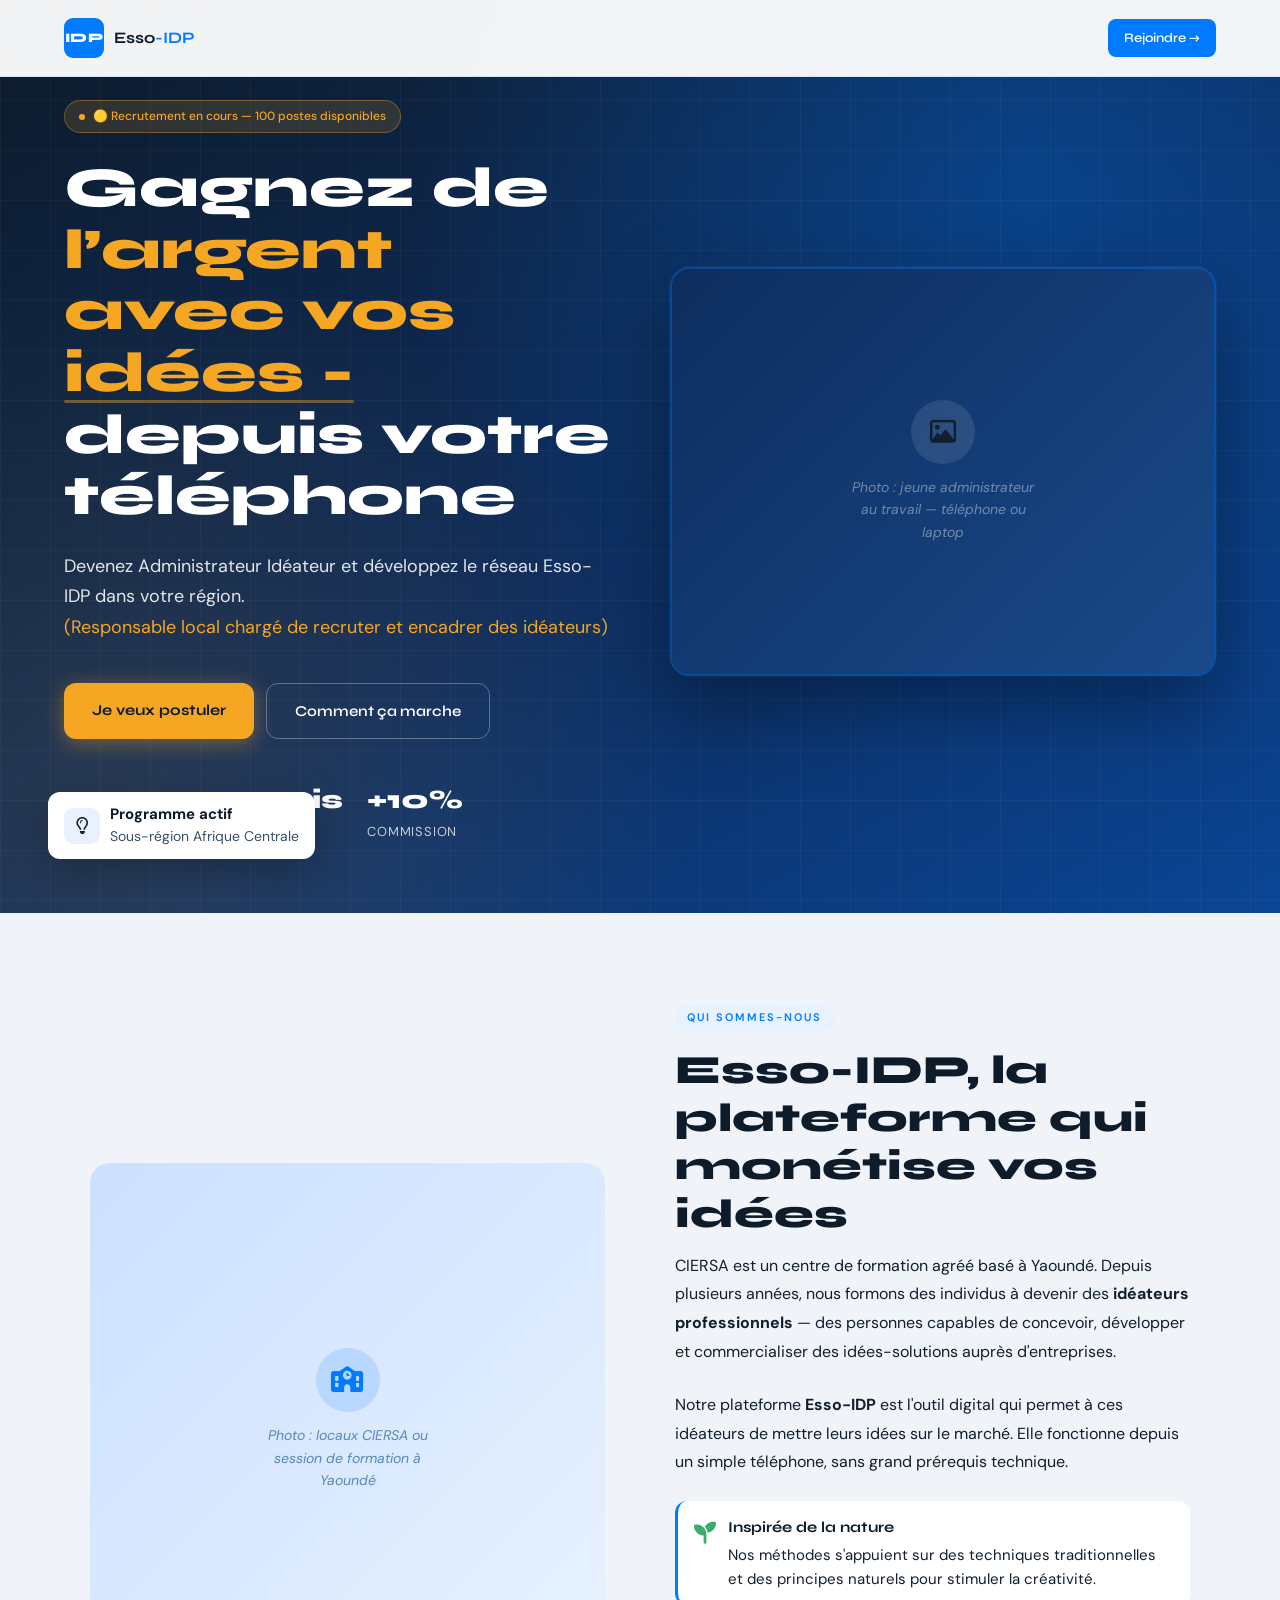
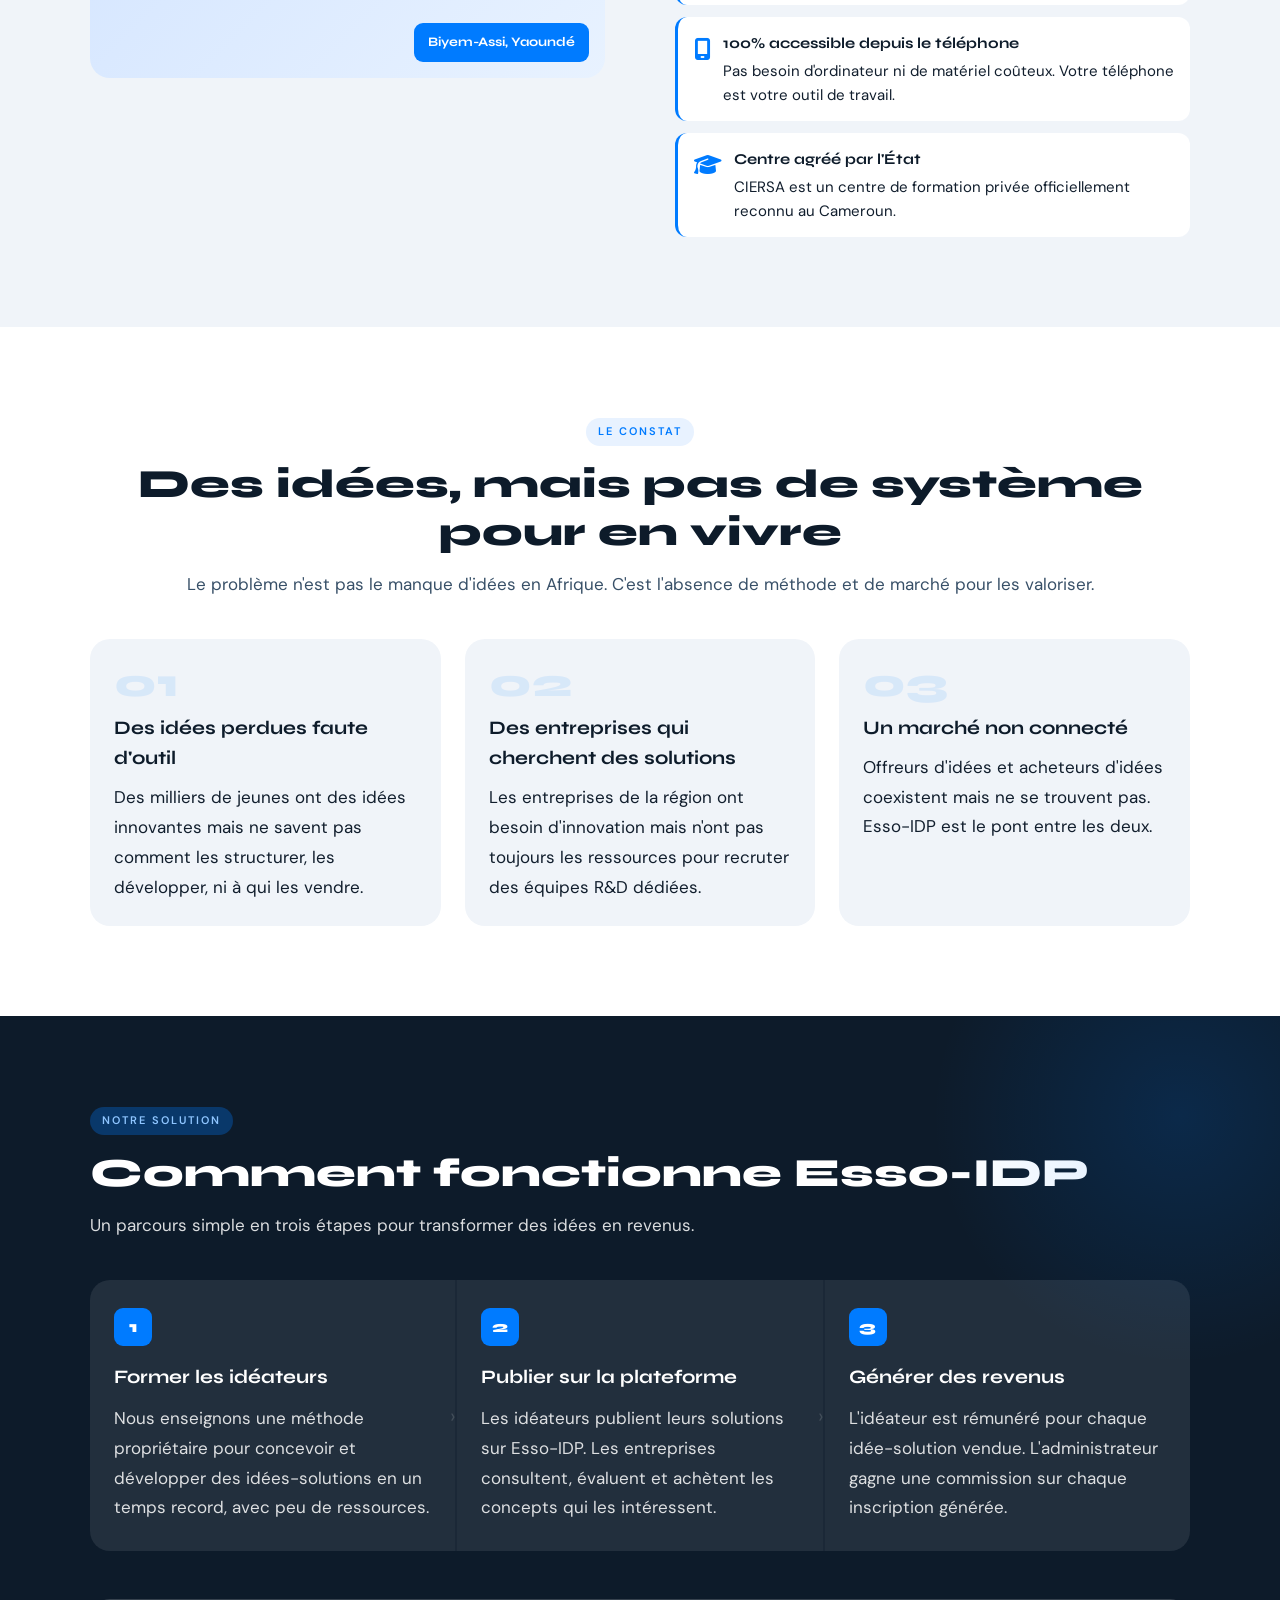
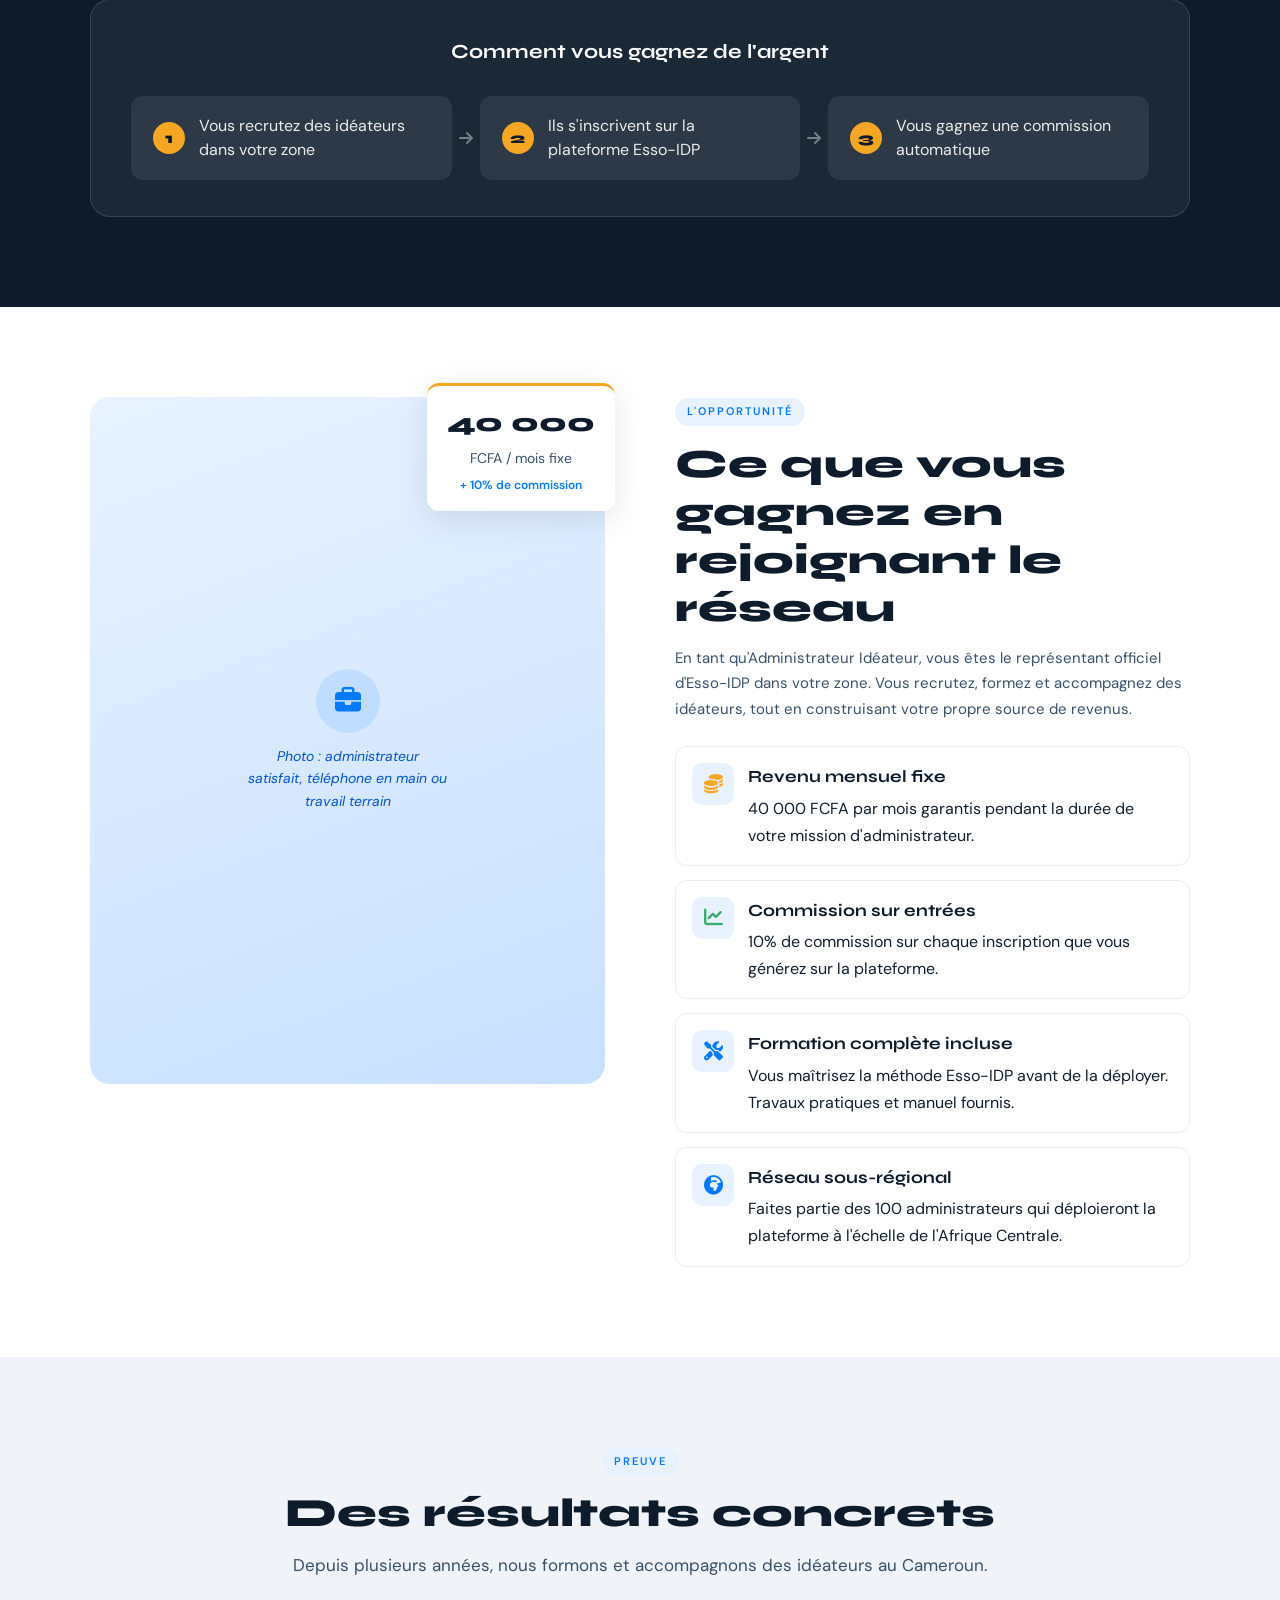
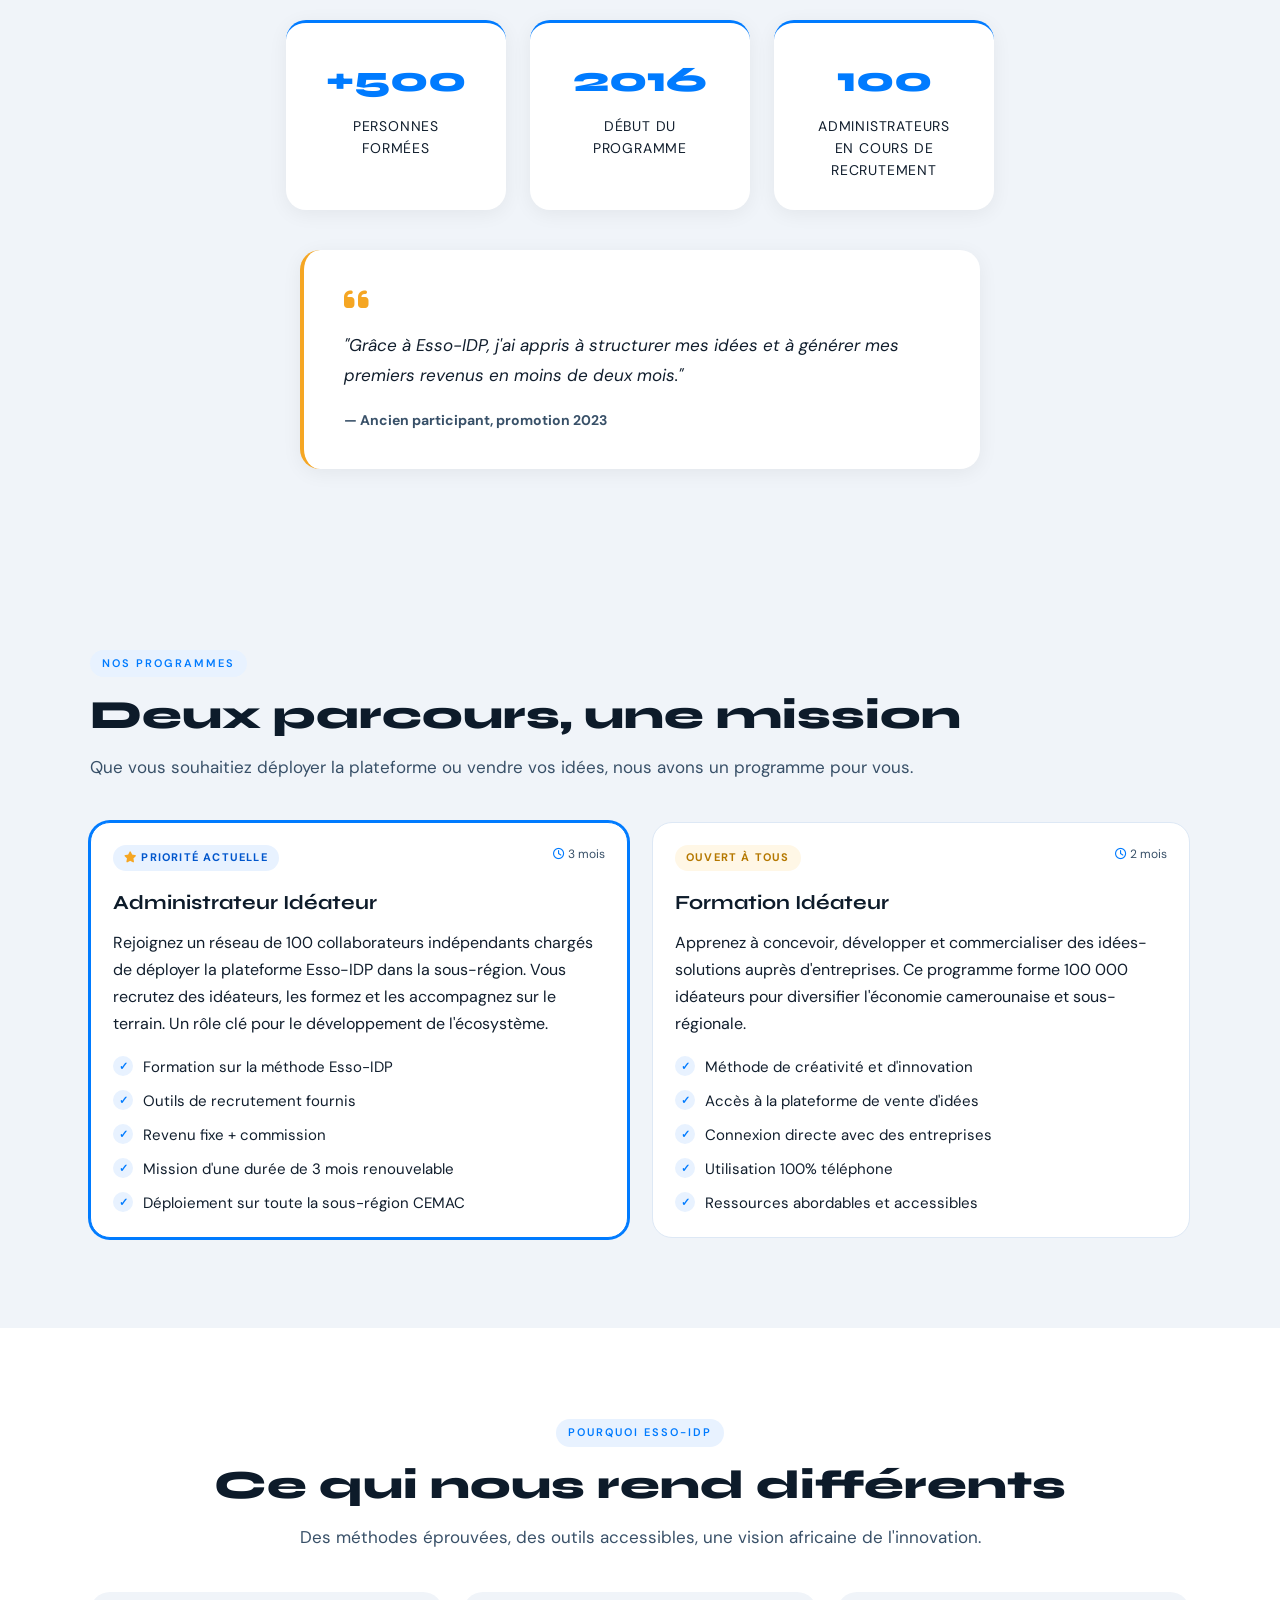
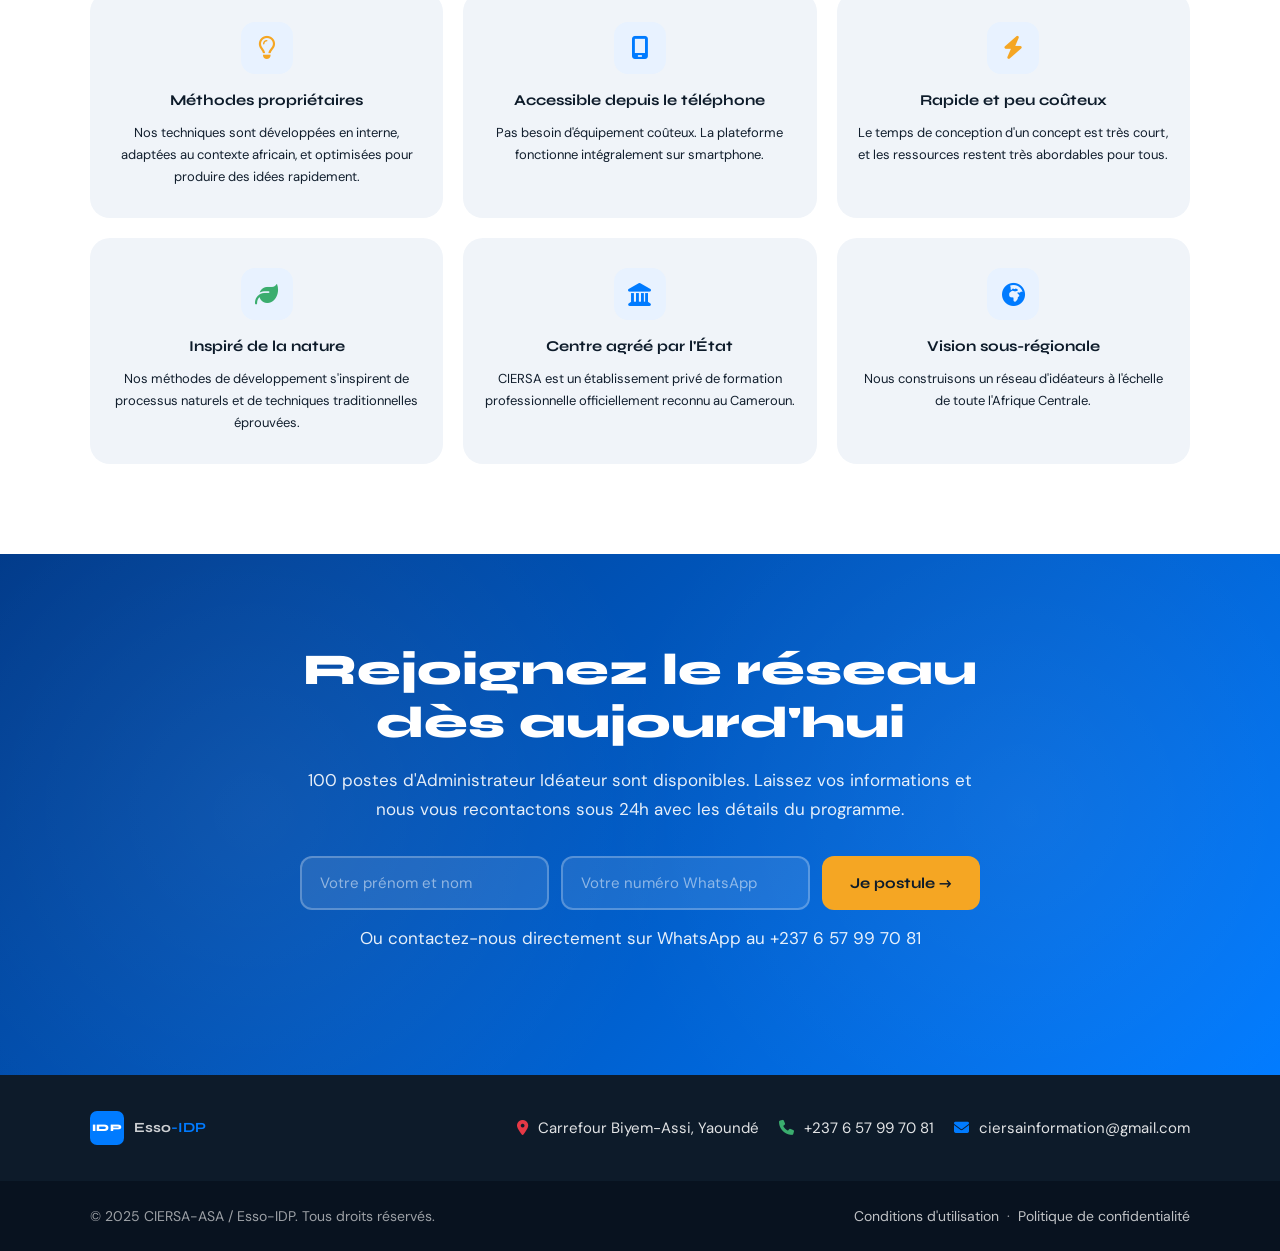
==== index.html @ a52d3017 "add meta data" ====
<!DOCTYPE html>
<html lang="fr">
<head>
  <meta charset="UTF-8" />
  <meta name="viewport" content="width=device-width, initial-scale=1.0" />
  <title>Esso-IDP | Rejoignez le Réseau des Administrateurs Idéateurs</title>
  <!-- Social preview metadata -->
  <meta property="og:title" content="Esso‑IDP — Rejoignez le réseau" />
  <meta property="og:description" content="Rejoignez le réseau Esso‑IDP et gagnez 40 000 FCFA/mois + commissions." />
  <meta property="og:type" content="website" />
  <meta property="og:url" content="https://esso-idp.vercel.app/" />
  <meta property="og:image" content="https://esso-idp.vercel.app/logo.jpg" />
  <meta property="og:image:secure_url" content="https://esso-idp.vercel.app/logo.jpg" />
  <meta property="og:image:type" content="image/jpeg" />
  <meta property="og:image:width" content="1200" />
  <meta property="og:image:height" content="630" />
  <meta name="twitter:card" content="summary_large_image" />
  <meta name="twitter:title" content="Esso‑IDP — Rejoignez le réseau" />
  <meta name="twitter:description" content="Rejoignez le réseau Esso‑IDP et gagnez 40 000 FCFA/mois + commissions." />
  <meta name="twitter:image" content="https://esso-idp.vercel.app/logo.jpg" />
  <meta name="twitter:image:alt" content="Esso‑IDP logo" />
  <link rel="apple-touch-icon" href="https://esso-idp.vercel.app/logo.jpg">
  <link href="https://fonts.googleapis.com/css2?family=Syne:wght@400;600;700;800&family=DM+Sans:ital,wght@0,300;0,400;0,500;1,300&display=swap" rel="stylesheet" />
  <link rel="icon" href="logo.jpg" type="image/jpeg">
  <link rel="stylesheet" href="https://cdnjs.cloudflare.com/ajax/libs/font-awesome/6.5.1/css/all.min.css" integrity="sha512-DTOQO9RWCH3ppGqcWaEA1BIZOC6xxalwEsw9c2QQeAIftl+Vegovlnee1c9QX4TctnWMn13TZye+giMm8e2LwA==" crossorigin="anonymous" referrerpolicy="no-referrer" />
  <style>
    /* ── CSS VARIABLES ──────────────────────────────── */
    :root {
      --blue: #007bff;
      --blue-dark: #0056cc;
      --blue-deep: #003a8a;
      --blue-light: #e8f2ff;
      --gold: #f5a623;
      --gold-light: #fff7e6;
      --ink: #0d1b2a;
      --slate: #3d5166;
      --mist: #f0f4f9;
      --white: #ffffff;
      --text: #111e2d;
      --text-light: #385068;
      --radius: 12px;
      --radius-lg: 20px;

      /* Mobile-first spacing scale */
      --space-xs: 8px;
      --space-sm: 16px;
      --space-md: 24px;
      --space-lg: 40px;
      --space-xl: 60px;
      --space-2xl: 80px;

      /* Section padding — mobile first */
      --section-px: 22px;
      --section-py: 56px;
    }

    /* ── RESET ──────────────────────────────────────── */
    *, *::before, *::after { box-sizing: border-box; margin: 0; padding: 0; }
    html { scroll-behavior: smooth; -webkit-text-size-adjust: 100%; }
    img { max-width: 100%; height: auto; display: block; }

    body {
      font-family: 'DM Sans', sans-serif;
      font-size: 16px;
      color: var(--text);
      background: var(--white);
      overflow-x: hidden;
      line-height: 1.6;
    }

    h1, h2, h3, h4, .display { font-family: 'Syne', sans-serif; }

    /* ── NAV ────────────────────────────────────────── */
    nav {
      position: fixed; top: 0; left: 0; right: 0; z-index: 100;
      display: flex; align-items: center; justify-content: space-between;
      padding: 14px var(--section-px);
      background: rgba(255,255,255,0.95);
      backdrop-filter: blur(12px);
      -webkit-backdrop-filter: blur(12px);
      border-bottom: 1px solid rgba(0,123,255,0.1);
      animation: slideDown 0.5s ease both;
      min-height: 60px;
    }

    @keyframes slideDown {
      from { transform: translateY(-100%); opacity: 0; }
      to   { transform: translateY(0);    opacity: 1; }
    }

    .logo-area {
      display: flex; align-items: center; gap: 10px;
    }

    .logo-box {
      width: 40px; height: 40px;
      background: var(--blue);
      border-radius: 9px;
      display: flex; align-items: center; justify-content: center;
      flex-shrink: 0;
    }

    .logo-initials {
      font-family: 'Syne', sans-serif;
      font-weight: 800; font-size: 13px;
      color: white; letter-spacing: 0.5px;
    }

    .logo-text {
      font-family: 'Syne', sans-serif;
      font-weight: 700; font-size: 16px;
      color: var(--ink);
    }
    .logo-text span { color: var(--blue); }

    .nav-cta {
      background: var(--blue);
      color: white;
      font-family: 'Syne', sans-serif;
      font-weight: 600; font-size: 13px;
      padding: 9px 16px;
      border-radius: 8px;
      text-decoration: none;
      transition: background 0.2s, transform 0.15s;
      white-space: nowrap;
    }
    .nav-cta:hover { background: var(--blue-dark); transform: translateY(-1px); }

    /* ── HERO ───────────────────────────────────────── */
    .hero {
      min-height: 100svh;
      display: flex; align-items: center;
      padding: 80px var(--section-px) 56px;
      position: relative; overflow: hidden;
      background: linear-gradient(150deg, var(--ink) 0%, #0d2d5e 55%, #0a4595 100%);
    }

    .hero-bg-pattern {
      position: absolute; inset: 0; pointer-events: none;
      background-image:
        radial-gradient(circle at 80% 20%, rgba(0,123,255,0.3) 0%, transparent 50%),
        radial-gradient(circle at 10% 90%, rgba(245,166,35,0.12) 0%, transparent 40%);
    }

    .hero-grid-overlay {
      position: absolute; inset: 0; pointer-events: none;
      background-image:
        linear-gradient(rgba(255,255,255,0.03) 1px, transparent 1px),
        linear-gradient(90deg, rgba(255,255,255,0.03) 1px, transparent 1px);
      background-size: 50px 50px;
    }

    .hero-inner {
      position: relative; z-index: 2;
      width: 100%; max-width: 1200px; margin: 0 auto;
      display: flex; flex-direction: column;
      gap: var(--space-lg);
    }

    .hero-badge {
      display: inline-flex; align-items: center; gap: 8px;
      background: rgba(245,166,35,0.15);
      border: 1px solid rgba(245,166,35,0.35);
      color: var(--gold);
      font-size: 12px; font-weight: 500;
      padding: 6px 14px; border-radius: 100px;
      margin-bottom: var(--space-md);
      width: fit-content;
      animation: fadeUp 0.6s ease 0.2s both;
    }

    .hero-badge::before {
      content: '';
      width: 6px; height: 6px;
      background: var(--gold); border-radius: 50%;
      animation: pulse 1.5s ease infinite;
      flex-shrink: 0;
    }

    @keyframes pulse {
      0%, 100% { opacity: 1; transform: scale(1); }
      50%       { opacity: 0.5; transform: scale(1.4); }
    }

    .hero h1 {
      font-size: clamp(28px, 7vw, 56px);
      font-weight: 800; line-height: 1.1;
      color: white;
      margin-bottom: var(--space-md);
      animation: fadeUp 0.6s ease 0.35s both;
    }

    .hero h1 .accent {
      color: var(--gold); position: relative;
    }
    .hero h1 .accent::after {
      content: '';
      position: absolute; bottom: 3px; left: 0; right: 0;
      height: 3px; background: var(--gold);
      opacity: 0.4; border-radius: 2px;
    }

    .hero-sub {
      font-size: clamp(16px, 3.5vw, 18px);
      line-height: 1.7; color: rgba(255,255,255,0.88);
      margin-bottom: var(--space-lg);
      animation: fadeUp 0.6s ease 0.5s both;
    }

    .hero-actions {
      display: flex; flex-direction: column; gap: 12px;
      animation: fadeUp 0.6s ease 0.65s both;
    }

    .btn-primary {
      background: var(--gold); color: var(--ink);
      font-family: 'Syne', sans-serif;
      font-weight: 700; font-size: 15px;
      padding: 15px 28px; border-radius: var(--radius);
      text-decoration: none; text-align: center;
      transition: all 0.2s;
      box-shadow: 0 4px 20px rgba(245,166,35,0.4);
      display: block;
    }
    .btn-primary:hover { transform: translateY(-2px); box-shadow: 0 8px 28px rgba(245,166,35,0.5); }

    .btn-ghost {
      background: transparent; color: white;
      font-family: 'Syne', sans-serif;
      font-weight: 600; font-size: 15px;
      padding: 15px 28px; border-radius: var(--radius);
      border: 1px solid rgba(255,255,255,0.3);
      text-decoration: none; text-align: center;
      transition: all 0.2s; display: block;
    }
    .btn-ghost:hover { background: rgba(255,255,255,0.1); border-color: rgba(255,255,255,0.6); }

    .hero-stats {
      display: flex; flex-wrap: wrap; gap: 24px;
      margin-top: var(--space-lg);
      animation: fadeUp 0.6s ease 0.8s both;
    }

    .stat { display: flex; flex-direction: column; min-width: 80px; }
    .stat-num { font-family: 'Syne', sans-serif; font-weight: 800; font-size: 26px; color: white; }
    .stat-label { font-size: 13px; color: rgba(255,255,255,0.75); text-transform: uppercase; letter-spacing: 0.8px; margin-top: 2px; }

    /* Hero visual — hidden on small screens, shown on larger */
    .hero-visual { display: none; }

    .hero-img-container {
      width: 100%; aspect-ratio: 4/3;
      border-radius: var(--radius-lg); overflow: hidden;
      position: relative;
      border: 2px solid rgba(0,123,255,0.3);
      box-shadow: 0 30px 80px rgba(0,0,0,0.4), 0 0 0 1px rgba(255,255,255,0.05);
    }

    .hero-img-placeholder {
      width: 100%; height: 100%;
      background: linear-gradient(135deg, #0d2d5e, #1a4a8a);
      display: flex; flex-direction: column;
      align-items: center; justify-content: center; gap: 12px;
    }

    .placeholder-icon {
      width: 64px; height: 64px;
      background: rgba(255,255,255,0.1);
      border-radius: 50%;
      display: flex; align-items: center; justify-content: center;
      font-size: 26px;
    }

    .placeholder-label {
      font-size: 14px; color: rgba(255,255,255,0.4);
      text-align: center; max-width: 200px;
      line-height: 1.6; font-style: italic;
    }

    .hero-float-card {
      position: absolute; bottom: -16px; left: -16px;
      background: white; border-radius: var(--radius);
      padding: 12px 16px;
      box-shadow: 0 12px 40px rgba(0,0,0,0.25);
      display: flex; align-items: center; gap: 10px;
      min-width: 180px;
    }

    .float-icon {
      width: 36px; height: 36px;
      background: var(--blue-light); border-radius: 9px;
      display: flex; align-items: center; justify-content: center;
      font-size: 17px; flex-shrink: 0;
    }

    .float-text { font-size: 14px; color: var(--text-light); line-height: 1.4; }
    .float-text strong { color: var(--ink); font-size: 15px; display: block; margin-bottom: 2px; }

    @keyframes fadeUp {
      from { opacity: 0; transform: translateY(20px); }
      to   { opacity: 1; transform: translateY(0); }
    }

    /* ── SECTION BASE ──────────────────────────────── */
    section { padding: var(--section-py) var(--section-px); }
    .section-inner { max-width: 1100px; margin: 0 auto; }

    .section-tag {
      display: inline-block;
      font-size: 11px; font-weight: 600;
      text-transform: uppercase; letter-spacing: 2px;
      color: var(--blue); background: var(--blue-light);
      padding: 5px 12px; border-radius: 100px;
      margin-bottom: 14px;
    }

    .section-title {
      font-size: clamp(22px, 5vw, 40px);
      font-weight: 800; line-height: 1.2;
      color: var(--ink); margin-bottom: 14px;
    }

    .section-sub {
      font-size: clamp(15px, 3vw, 17px);
      line-height: 1.7; color: var(--text-light);
    }

    .section-header { margin-bottom: 40px; }

    /* ── ABOUT ─────────────────────────────────────── */
    .about { background: var(--mist); }

    .about-grid {
      display: flex; flex-direction: column; gap: var(--space-lg);
    }

    .about-img-wrap {
      width: 100%; aspect-ratio: 1/1;
      border-radius: var(--radius-lg); overflow: hidden;
      position: relative; display: none; /* hidden mobile, shown tablet+ */
    }

    .about-img-placeholder {
      width: 100%; height: 100%;
      background: linear-gradient(135deg, #cce0ff, #e8f2ff);
      display: flex; flex-direction: column;
      align-items: center; justify-content: center; gap: 12px;
    }

    .about-img-placeholder .placeholder-icon { background: rgba(0,123,255,0.15); }
    .about-img-placeholder .placeholder-label { color: #5588bb; }

    .about-img-accent {
      position: absolute; bottom: 16px; right: 16px;
      background: var(--blue); color: white;
      font-family: 'Syne', sans-serif;
      font-weight: 700; font-size: 13px;
      padding: 9px 14px; border-radius: 9px;
    }

    .about-body {
      font-size: 16px; line-height: 1.8;
      color: var(--text); margin-bottom: 24px;
    }

    .about-pillars { display: flex; flex-direction: column; gap: 12px; }

    .pillar {
      display: flex; align-items: flex-start; gap: 12px;
      background: white; border-radius: var(--radius);
      padding: 14px 16px;
      border-left: 3px solid var(--blue);
    }

    .pillar-icon { font-size: 22px; flex-shrink: 0; margin-top: 1px; }
    .pillar-text h4 { font-size: 15px; font-weight: 700; color: var(--ink); margin-bottom: 4px; }
    .pillar-text p { font-size: 15px; color: var(--text); line-height: 1.6; }

    /* ── PROBLEM ───────────────────────────────────── */
    .problem { background: white; }

    .problem-cards {
      display: flex; flex-direction: column;
      gap: 16px; margin-top: 40px;
    }

    .problem-card {
      background: var(--mist);
      border-radius: var(--radius-lg);
      padding: 24px; position: relative; overflow: hidden;
      transition: transform 0.2s, box-shadow 0.2s;
    }
    .problem-card::before {
      content: '';
      position: absolute; top: 0; left: 0; right: 0;
      height: 3px; background: var(--blue);
      transform: scaleX(0); transform-origin: left;
      transition: transform 0.3s ease;
    }
    .problem-card:hover { transform: translateY(-3px); box-shadow: 0 10px 32px rgba(0,0,0,0.07); }
    .problem-card:hover::before { transform: scaleX(1); }

    .problem-num {
      font-family: 'Syne', sans-serif;
      font-size: 40px; font-weight: 800;
      color: rgba(0,123,255,0.1); line-height: 1; margin-bottom: 10px;
    }

    .problem-card h3 { font-size: 19px; font-weight: 700; color: var(--ink); margin-bottom: 10px; }
    .problem-card p { font-size: 17px; color: var(--text); line-height: 1.75; }

    /* ── SOLUTION ──────────────────────────────────── */
    .solution {
      background: var(--ink); overflow: hidden; position: relative;
    }

    .solution::before {
      content: '';
      position: absolute; top: -150px; right: -150px;
      width: 500px; height: 500px; border-radius: 50%;
      background: radial-gradient(circle, rgba(0,123,255,0.15) 0%, transparent 70%);
      pointer-events: none;
    }

    .solution .section-title { color: white; }
    .solution .section-sub { color: rgba(255,255,255,0.85); }
    .solution .section-tag { background: rgba(0,123,255,0.3); color: #8ec5ff; }

    .steps {
      display: flex; flex-direction: column;
      gap: 2px;
      background: rgba(255,255,255,0.06);
      border-radius: var(--radius-lg);
      overflow: hidden;
      margin-top: 40px;
    }

    .step {
      padding: 28px 24px;
      background: rgba(255,255,255,0.03);
      position: relative; transition: background 0.2s;
    }
    .step:hover { background: rgba(0,123,255,0.12); }

    .step-number {
      width: 38px; height: 38px;
      background: var(--blue); border-radius: 9px;
      display: flex; align-items: center; justify-content: center;
      font-family: 'Syne', sans-serif;
      font-weight: 800; font-size: 16px; color: white;
      margin-bottom: 16px;
    }

    .step h3 { font-size: 19px; font-weight: 700; color: white; margin-bottom: 12px; }
    .step p { font-size: 17px; color: rgba(255,255,255,0.85); line-height: 1.75; }

    .step-arrow { display: none; } /* hidden on mobile stack layout */

    /* ── OFFER / GAINS ─────────────────────────────── */
    .offer { background: white; }

    .offer-grid {
      display: flex; flex-direction: column; gap: var(--space-lg);
    }

    .offer-visual { position: relative; }

    .offer-img-wrap {
      width: 100%; aspect-ratio: 4/3;
      border-radius: var(--radius-lg); overflow: hidden;
    }

    .offer-img-placeholder {
      width: 100%; height: 100%;
      background: linear-gradient(160deg, #e8f2ff 0%, #c8e0ff 100%);
      display: flex; flex-direction: column;
      align-items: center; justify-content: center; gap: 12px;
    }

    .offer-img-placeholder .placeholder-icon { background: rgba(0,123,255,0.12); }
    .offer-img-placeholder .placeholder-label { color: var(--blue-dark); }

    .earn-card {
      margin-top: 16px;
      background: white; border-radius: var(--radius);
      padding: 16px 20px;
      box-shadow: 0 8px 32px rgba(0,0,0,0.1);
      text-align: center;
      border-top: 3px solid var(--gold);
    }

    .earn-amount {
      font-family: 'Syne', sans-serif;
      font-size: 26px; font-weight: 800; color: var(--ink);
    }

    .earn-label { font-size: 14px; color: var(--text-light); margin-top: 3px; }

    .gains-list { display: flex; flex-direction: column; gap: 14px; margin-top: 24px; }

    .gain-item {
      display: flex; align-items: flex-start; gap: 14px;
      padding: 16px;
      border-radius: var(--radius);
      border: 1px solid #e6edf5;
      transition: border-color 0.2s, box-shadow 0.2s;
    }
    .gain-item:hover { border-color: var(--blue); box-shadow: 0 4px 20px rgba(0,123,255,0.08); }

    .gain-icon {
      width: 42px; height: 42px; flex-shrink: 0;
      background: var(--blue-light); border-radius: 10px;
      display: flex; align-items: center; justify-content: center;
      font-size: 19px;
    }

    .gain-text h4 { font-size: 17px; font-weight: 700; color: var(--ink); margin-bottom: 4px; }
    .gain-text p { font-size: 16px; color: var(--text); line-height: 1.7; }

    /* ── PROGRAMS ──────────────────────────────────── */
    .programs { background: var(--mist); }

    .programs-grid {
      display: flex; flex-direction: column;
      gap: 20px; margin-top: 40px;
    }

    .program-card {
      border-radius: var(--radius-lg); overflow: hidden;
      border: 1px solid #dde8f5;
      background: white;
      transition: transform 0.2s, box-shadow 0.2s;
    }
    .program-card:hover { transform: translateY(-3px); box-shadow: 0 16px 48px rgba(0,0,0,0.09); }
    .program-card.featured { border-color: var(--blue); box-shadow: 0 0 0 2px var(--blue); }

    .program-header {
      padding: 22px 22px 0;
      display: flex; justify-content: space-between; align-items: flex-start;
      gap: 8px; flex-wrap: wrap;
    }

    .program-badge {
      font-size: 11px; font-weight: 700;
      text-transform: uppercase; letter-spacing: 1.2px;
      padding: 4px 11px; border-radius: 100px;
    }
    .program-badge.blue { background: var(--blue-light); color: var(--blue-dark); }
    .program-badge.gold { background: var(--gold-light); color: #b57800; }

    .program-duration { font-size: 12px; color: var(--text-light); }

    .program-body { padding: 16px 22px 22px; }
    .program-body h3 { font-size: 20px; font-weight: 700; color: var(--ink); margin-bottom: 10px; }
    .program-body p { font-size: 16px; color: var(--text); line-height: 1.7; margin-bottom: 18px; }

    .program-features { list-style: none; display: flex; flex-direction: column; gap: 10px; }
    .program-features li {
      font-size: 15px; color: var(--text);
      display: flex; align-items: flex-start; gap: 10px;
    }
    .program-features li::before {
      content: '✓';
      width: 20px; height: 20px;
      background: var(--blue-light); color: var(--blue);
      border-radius: 50%;
      display: flex; align-items: center; justify-content: center;
      font-size: 11px; font-weight: 700;
      flex-shrink: 0; margin-top: 1px;
    }

    /* ── WHY ───────────────────────────────────────── */
    .why { background: white; }

    .why-grid {
      display: grid; grid-template-columns: 1fr;
      gap: 14px; margin-top: 40px;
    }

    .why-card {
      text-align: center; padding: 24px 16px;
      border-radius: var(--radius-lg);
      background: var(--mist);
      transition: all 0.25s;
    }
    .why-card:hover { background: var(--blue); transform: translateY(-3px); }
    .why-card:hover .why-card-icon { background: rgba(255,255,255,0.2); }
    .why-card:hover h3 { color: white; }
    .why-card:hover p { color: rgba(255,255,255,0.8); }

    .why-card-icon {
      width: 52px; height: 52px;
      background: var(--blue-light); border-radius: 14px;
      display: flex; align-items: center; justify-content: center;
      font-size: 23px; margin: 0 auto 14px;
      transition: background 0.25s;
    }

    .why-card h3 { font-size: 18px; font-weight: 700; color: var(--ink); margin-bottom: 10px; transition: color 0.25s; }
    .why-card p { font-size: 16px; color: var(--text); line-height: 1.7; transition: color 0.25s; }

    /* ── CTA ───────────────────────────────────────── */
    .cta-section {
      padding: var(--section-py) var(--section-px);
      background: linear-gradient(135deg, #003a8a 0%, #007bff 100%);
      position: relative; overflow: hidden; text-align: center;
    }

    .cta-section::before {
      content: '';
      position: absolute; inset: 0;
      background-image:
        radial-gradient(circle at 20% 50%, rgba(255,255,255,0.06) 0%, transparent 40%),
        radial-gradient(circle at 80% 50%, rgba(255,255,255,0.06) 0%, transparent 40%);
    }

    .cta-inner { position: relative; z-index: 2; max-width: 680px; margin: 0 auto; }

    .cta-section h2 {
      font-size: clamp(24px, 6vw, 44px);
      font-weight: 800; color: white;
      margin-bottom: 16px; line-height: 1.2;
    }

    .cta-section > .cta-inner > p {
      font-size: clamp(16px, 3.5vw, 17px);
      color: rgba(255,255,255,0.9);
      margin-bottom: 32px; line-height: 1.7;
    }

    .cta-form {
      display: flex; flex-direction: column; gap: 12px;
    }

    .cta-form input {
      width: 100%;
      padding: 15px 18px;
      border-radius: var(--radius);
      border: 2px solid rgba(255,255,255,0.25);
      background: rgba(255,255,255,0.1);
      color: white;
      font-family: 'DM Sans', sans-serif;
      font-size: 15px; outline: none;
      transition: border-color 0.2s;
      appearance: none;
      -webkit-appearance: none;
    }
    .cta-form input::placeholder { color: rgba(255,255,255,0.5); }
    .cta-form input:focus { border-color: rgba(255,255,255,0.7); }

    .cta-form button {
      width: 100%;
      background: var(--gold); color: var(--ink);
      font-family: 'Syne', sans-serif;
      font-weight: 700; font-size: 15px;
      padding: 15px 28px;
      border: none; border-radius: var(--radius);
      cursor: pointer;
      transition: all 0.2s;
      appearance: none;
      -webkit-appearance: none;
    }
    .cta-form button:hover { transform: translateY(-2px); box-shadow: 0 8px 24px rgba(0,0,0,0.2); }
    .cta-form button:active { transform: scale(0.98); }

    .cta-note { font-size: 14px; color: rgba(255,255,255,0.55); margin-top: 14px; line-height: 1.6; }

    /* ── CONTACT BAR ───────────────────────────────── */
    .contact-bar { background: var(--ink); padding: 36px var(--section-px); }

    .contact-inner {
      max-width: 1100px; margin: 0 auto;
      display: flex; flex-direction: column;
      gap: 20px;
    }

    .contact-info { display: flex; flex-direction: column; gap: 12px; }

    .contact-item {
      display: flex; align-items: center; gap: 10px;
      color: rgba(255,255,255,0.88); font-size: 15px;
    }
    .contact-item a { color: inherit; text-decoration: none; }
    .contact-item a:hover { color: white; }

    /* ── FOOTER ────────────────────────────────────── */
    footer {
      background: #08121f; padding: 24px var(--section-px);
      text-align: center;
    }

    .footer-inner {
      max-width: 1100px; margin: 0 auto;
      display: flex; flex-direction: column;
      align-items: center; gap: 10px;
    }

    footer p { font-size: 14px; color: rgba(255,255,255,0.6); }
    footer a { color: rgba(255,255,255,0.75); text-decoration: none; }
    footer a:hover { color: white; }

    /* ── DIVIDER ───────────────────────────────────── */
    .divider-line {
      display: flex; align-items: center; gap: 14px; margin-bottom: 40px;
    }
    .divider-line::before, .divider-line::after {
      content: ''; flex: 1; height: 1px; background: #e0e8f0;
    }
    .divider-dot { width: 6px; height: 6px; background: var(--blue); border-radius: 50%; }

    /* ═══════════════════════════════════════════════
       TABLET — 560px+
    ═══════════════════════════════════════════════ */
    @media (min-width: 560px) {
      :root {
        --section-px: 32px;
        --section-py: 72px;
      }

      .hero-actions {
        flex-direction: row;
      }
      .btn-primary, .btn-ghost { display: inline-block; }

      .problem-cards {
        display: grid; grid-template-columns: 1fr 1fr;
      }

      .why-grid { grid-template-columns: repeat(2, 1fr); gap: 16px; }

      .steps { gap: 2px; }

      /* Show earn card inline at tablet */
      .earn-card {
        position: absolute; top: -14px; right: -10px;
        margin-top: 0; width: auto;
      }

      .offer-img-wrap { aspect-ratio: 3/4; }

      .contact-info { flex-direction: row; flex-wrap: wrap; gap: 20px; }

      .footer-inner { flex-direction: row; justify-content: space-between; }
    }

    /* ═══════════════════════════════════════════════
       LARGE TABLET / SMALL DESKTOP — 768px+
    ═══════════════════════════════════════════════ */
    @media (min-width: 768px) {
      :root {
        --section-px: 40px;
        --section-py: 80px;
      }

      nav { padding: 18px var(--section-px); }

      /* Hero shows visual panel */
      .hero-inner {
        display: grid; grid-template-columns: 1fr 1fr;
        align-items: center; gap: 48px;
      }
      .hero-visual { display: block; }

      /* About shows image */
      .about-grid { display: grid; grid-template-columns: 1fr 1fr; gap: 56px; align-items: center; }
      .about-img-wrap { display: block; }

      /* Offer grid side by side */
      .offer-grid { display: grid; grid-template-columns: 1fr 1fr; gap: 56px; align-items: start; }

      /* Programs side by side */
      .programs-grid { display: grid; grid-template-columns: 1fr 1fr; gap: 24px; }

      /* Steps horizontal */
      .steps { display: grid; grid-template-columns: repeat(3, 1fr); }
      .step-arrow { display: block; position: absolute; right: -1px; top: 50%; transform: translateY(-50%); font-size: 20px; color: rgba(255,255,255,0.15); z-index: 2; }

      /* Why — 3 cols */
      .why-grid { grid-template-columns: repeat(3, 1fr); gap: 20px; }
      .why-card { padding: 30px 20px; }
      .why-card h3 { font-size: 15px; }
      .why-card p { font-size: 13px; }

      /* CTA form row */
      .cta-form {
        flex-direction: row; justify-content: center; flex-wrap: wrap;
      }
      .cta-form input { flex: 1; min-width: 200px; max-width: 280px; width: auto; }
      .cta-form button { width: auto; }

      /* Contact bar */
      .contact-inner { flex-direction: row; align-items: center; justify-content: space-between; }
    }

    /* ═══════════════════════════════════════════════
       FULL DESKTOP — 1024px+
    ═══════════════════════════════════════════════ */
    @media (min-width: 1024px) {
      :root {
        --section-px: 5%;
        --section-py: 90px;
      }

      .hero { padding: 100px 5% 70px; }
      .hero-inner { gap: 60px; }

      .problem-cards { display: grid; grid-template-columns: repeat(3, 1fr); gap: 24px; }

      .about-grid { gap: 70px; }
      .offer-grid { gap: 70px; }
    }

    /* ── TOUCH-FRIENDLY TARGETS ─────────────────── */
    @media (hover: none) and (pointer: coarse) {
      .btn-primary, .btn-ghost, .nav-cta {
        min-height: 48px;
        display: flex; align-items: center; justify-content: center;
      }
      .cta-form button { min-height: 52px; }
      .cta-form input { min-height: 52px; }
      .why-card:hover { background: var(--mist); transform: none; }
      .why-card:hover .why-card-icon { background: var(--blue-light); }
      .why-card:hover h3 { color: var(--ink); }
      .why-card:hover p { color: var(--text-light); }
    }
    /* ── FONT AWESOME ICON COLOURS ─────────────────── */
    /* Gold — warmth / money / ideas */
    .fa-lightbulb   { color: #f5a623; }
    .fa-bolt        { color: #f5a623; }
    .fa-coins       { color: #f5a623; }
    .fa-star        { color: #f5a623; }

    /* Green — growth / nature / positive */
    .fa-seedling    { color: #3aad6e; }
    .fa-leaf        { color: #3aad6e; }
    .fa-chart-line  { color: #3aad6e; }
    .fa-phone       { color: #3aad6e; }

    /* Red — location */
    .fa-location-dot { color: #e63946; }

    /* Blue (page blue) — everything else */
    .fa-mobile-screen      { color: #007bff; }
    .fa-graduation-cap     { color: #007bff; }
    .fa-earth-africa       { color: #007bff; }
    .fa-landmark           { color: #007bff; }
    .fa-envelope           { color: #007bff; }
    .fa-briefcase          { color: #007bff; }
    .fa-school             { color: #007bff; }
    .fa-image              { color: #007bff; }
    .fa-screwdriver-wrench { color: #007bff; }
    .fa-clock              { color: #007bff; }

    /* Icons inside dark sections should be lighter */
    .solution i, .hero i { color: inherit; }

    /* Why-card hover — icons go white with the card */
    .why-card:hover i { color: white; }

    /* ── PROOF SECTION ──────────────────────────── */
    .proof { background: var(--mist); }

    .proof-stats {
      display: flex; flex-wrap: wrap; justify-content: center;
      gap: 24px; margin: 40px 0;
    }

    .proof-stat {
      display: flex; flex-direction: column; align-items: center;
      background: white; border-radius: var(--radius-lg);
      padding: 28px 32px; flex: 1; min-width: 140px; max-width: 220px;
      box-shadow: 0 4px 20px rgba(0,0,0,0.06);
      border-top: 3px solid var(--blue);
    }

    .proof-stat .stat-num { font-size: 36px; color: var(--blue); }
    .proof-stat .stat-label { font-size: 14px; color: var(--text); text-align: center; margin-top: 6px; }

    .testimonial {
      background: white; border-radius: var(--radius-lg);
      padding: 28px 24px; position: relative;
      border-left: 4px solid var(--gold);
      box-shadow: 0 4px 20px rgba(0,0,0,0.06);
      max-width: 680px; margin: 0 auto;
    }
    @media (min-width: 768px) { .testimonial { padding: 36px 40px; } }

    .testimonial-quote {
      color: var(--gold); font-size: 28px;
      display: block; margin-bottom: 16px;
    }

    .testimonial p {
      font-size: 17px; line-height: 1.8;
      color: var(--text); font-style: italic;
      margin-bottom: 16px;
    }

    .testimonial strong {
      font-size: 14px; color: var(--text-light);
    }

    /* ── MONEY FLOW ─────────────────────────────── */
    .money-flow {
      margin-top: 40px; padding: 28px 24px;
      background: rgba(255,255,255,0.06);
      border-radius: var(--radius-lg);
      border: 1px solid rgba(255,255,255,0.12);
    }
    @media (min-width: 768px) { .money-flow { padding: 36px 40px; margin-top: 48px; } }

    .money-flow h3 {
      text-align: center; color: white;
      font-size: 18px; font-weight: 700;
      margin-bottom: 28px;
    }
    @media (min-width: 768px) { .money-flow h3 { font-size: 20px; } }

    .flow-steps {
      display: flex; flex-direction: column;
      align-items: center; gap: 0;
      max-width: 480px; margin: 0 auto;
    }
    @media (min-width: 640px) {
      .flow-steps { flex-direction: row; align-items: center; max-width: 100%; gap: 0; }
    }

    .flow-step {
      display: flex; align-items: center; gap: 14px;
      background: rgba(255,255,255,0.08);
      border-radius: var(--radius);
      padding: 16px 20px; flex: 1;
      font-size: 15px; color: rgba(255,255,255,0.9); line-height: 1.5;
    }
    @media (min-width: 768px) { .flow-step { font-size: 16px; padding: 18px 22px; } }

    .flow-num {
      width: 32px; height: 32px; flex-shrink: 0;
      background: var(--gold); color: var(--ink);
      border-radius: 50%;
      display: flex; align-items: center; justify-content: center;
      font-family: 'Syne', sans-serif; font-weight: 800; font-size: 15px;
    }

    .flow-arrow {
      padding: 8px; color: rgba(255,255,255,0.4); font-size: 16px;
      display: flex; align-items: center; justify-content: center;
    }
    @media (min-width: 640px) {
      .flow-arrow { transform: rotate(-90deg); }
    }
  </style>
</head>
<body>

<!-- NAV -->
<nav>
  <div class="logo-area">
    <div class="logo-box">
      <span class="logo-initials">IDP</span>
    </div>
    <span class="logo-text">Esso<span>-IDP</span></span>
  </div>
  <a href="#inscription" class="nav-cta">Rejoindre →</a>
</nav>

<!-- HERO -->
<section class="hero">
  <div class="hero-bg-pattern"></div>
  <div class="hero-grid-overlay"></div>
  <div class="hero-inner">
    <div class="hero-content">
      <div class="hero-badge">🟡 Recrutement en cours — 100 postes disponibles</div>
      <h1>Gagnez de <span class="accent">l’argent avec vos idées -</span> depuis votre téléphone</h1>
      <p class="hero-sub">
        Devenez Administrateur Idéateur et développez le réseau Esso-IDP dans votre région. <br> <span style="
          color: #f5a623;">(Responsable local chargé de recruter et encadrer des idéateurs)</span>
      </p>
      <div class="hero-actions">
        <a href="#inscription" class="btn-primary">Je veux postuler</a>
        <a href="#comment-ca-marche" class="btn-ghost">Comment ça marche</a>
      </div>
      <div class="hero-stats">
        <div class="stat">
          <span class="stat-num">100</span>
          <span class="stat-label">Postes ouverts</span>
        </div>
        <div class="stat">
          <span class="stat-num">3 mois</span>
          <span class="stat-label">Formation</span>
        </div>
        <div class="stat">
          <span class="stat-num">+10%</span>
          <span class="stat-label">Commission</span>
        </div>
      </div>
    </div>

    <div class="hero-visual">
      <div class="hero-img-container">
        <!--
          IMAGE REQUISE — Photo principale du héros
          Contenu : jeune professionnel camérounais, souriant,
          tenant un téléphone ou travaillant sur un ordinateur.
          Dimensions recommandées : 800×600px minimum.
          Remplacer par : <img src="..." alt="Administrateur Esso-IDP au travail">
        -->
        <div class="hero-img-placeholder">
          <div class="placeholder-icon"><i class="fa-regular fa-image"></i></div>
          <p class="placeholder-label">Photo : jeune administrateur au travail — téléphone ou laptop</p>
        </div>
      </div>
      <div class="hero-float-card">
        <div class="float-icon"><i class="fa-regular fa-lightbulb"></i></div>
        <div class="float-text">
          <strong>Programme actif</strong>
          Sous-région Afrique Centrale
        </div>
      </div>
    </div>
  </div>
</section>

<!-- ABOUT -->
<section class="about" id="a-propos">
  <div class="section-inner">
    <div class="about-grid">
      <div class="about-img-wrap">
        <!--
          IMAGE REQUISE — Salle de formation CIERSA ou groupe collaboratif.
          Dimensions : carré, 600×600px minimum.
          Remplacer par : <img src="..." alt="Formation CIERSA Yaoundé">
        -->
        <div class="about-img-placeholder">
          <div class="placeholder-icon"><i class="fa-solid fa-school"></i></div>
          <p class="placeholder-label">Photo : locaux CIERSA ou session de formation à Yaoundé</p>
        </div>
        <div class="about-img-accent">Biyem-Assi, Yaoundé</div>
      </div>
      <div class="about-content">
        <span class="section-tag">Qui sommes-nous</span>
        <h2 class="section-title">Esso-IDP, la plateforme qui monétise vos idées</h2>
        <p class="about-body">
          CIERSA est un centre de formation agréé basé à Yaoundé. Depuis plusieurs années,
          nous formons des individus à devenir des <strong>idéateurs professionnels</strong> —
          des personnes capables de concevoir, développer et commercialiser des idées-solutions
          auprès d'entreprises.
        </p>
        <p class="about-body">
          Notre plateforme <strong>Esso-IDP</strong> est l'outil digital qui permet à ces idéateurs
          de mettre leurs idées sur le marché. Elle fonctionne depuis un simple téléphone,
          sans grand prérequis technique.
        </p>
        <div class="about-pillars">
          <div class="pillar">
            <span class="pillar-icon"><i class="fa-solid fa-seedling"></i></span>
            <div class="pillar-text">
              <h4>Inspirée de la nature</h4>
              <p>Nos méthodes s'appuient sur des techniques traditionnelles et des principes naturels pour stimuler la créativité.</p>
            </div>
          </div>
          <div class="pillar">
            <span class="pillar-icon"><i class="fa-solid fa-mobile-screen"></i></span>
            <div class="pillar-text">
              <h4>100% accessible depuis le téléphone</h4>
              <p>Pas besoin d'ordinateur ni de matériel coûteux. Votre téléphone est votre outil de travail.</p>
            </div>
          </div>
          <div class="pillar">
            <span class="pillar-icon"><i class="fa-solid fa-graduation-cap"></i></span>
            <div class="pillar-text">
              <h4>Centre agréé par l'État</h4>
              <p>CIERSA est un centre de formation privée officiellement reconnu au Cameroun.</p>
            </div>
          </div>
        </div>
      </div>
    </div>
  </div>
</section>

<!-- PROBLEM -->
<section class="problem">
  <div class="section-inner">
    <div class="section-header" style="text-align:center;">
      <span class="section-tag">Le constat</span>
      <h2 class="section-title" style="margin:0 auto 14px;">Des idées, mais pas de système pour en vivre</h2>
      <p class="section-sub" style="margin:0 auto;">Le problème n'est pas le manque d'idées en Afrique. C'est l'absence de méthode et de marché pour les valoriser.</p>
    </div>
    <div class="problem-cards">
      <div class="problem-card">
        <div class="problem-num">01</div>
        <h3>Des idées perdues faute d'outil</h3>
        <p>Des milliers de jeunes ont des idées innovantes mais ne savent pas comment les structurer, les développer, ni à qui les vendre.</p>
      </div>
      <div class="problem-card">
        <div class="problem-num">02</div>
        <h3>Des entreprises qui cherchent des solutions</h3>
        <p>Les entreprises de la région ont besoin d'innovation mais n'ont pas toujours les ressources pour recruter des équipes R&D dédiées.</p>
      </div>
      <div class="problem-card">
        <div class="problem-num">03</div>
        <h3>Un marché non connecté</h3>
        <p>Offreurs d'idées et acheteurs d'idées coexistent mais ne se trouvent pas. Esso-IDP est le pont entre les deux.</p>
      </div>
    </div>
  </div>
</section>

<!-- SOLUTION -->
<section class="solution" id="comment-ca-marche">
  <div class="section-inner">
    <div class="section-header">
      <span class="section-tag">Notre solution</span>
      <h2 class="section-title">Comment fonctionne Esso-IDP</h2>
      <p class="section-sub">Un parcours simple en trois étapes pour transformer des idées en revenus.</p>
    </div>
    <div class="steps">
      <div class="step">
        <div class="step-number">1</div>
        <h3>Former les idéateurs</h3>
        <p>Nous enseignons une méthode propriétaire pour concevoir et développer des idées-solutions en un temps record, avec peu de ressources.</p>
        <span class="step-arrow">›</span>
      </div>
      <div class="step">
        <div class="step-number">2</div>
        <h3>Publier sur la plateforme</h3>
        <p>Les idéateurs publient leurs solutions sur Esso-IDP. Les entreprises consultent, évaluent et achètent les concepts qui les intéressent.</p>
        <span class="step-arrow">›</span>
      </div>
      <div class="step">
        <div class="step-number">3</div>
        <h3>Générer des revenus</h3>
        <p>L'idéateur est rémunéré pour chaque idée-solution vendue. L'administrateur gagne une commission sur chaque inscription générée.</p>
      </div>
    </div>

    <!-- MONEY FLOW -->
    <div class="money-flow">
      <h3>Comment vous gagnez de l'argent</h3>
      <div class="flow-steps">
        <div class="flow-step">
          <span class="flow-num">1</span>
          <span>Vous recrutez des idéateurs dans votre zone</span>
        </div>
        <div class="flow-arrow"><i class="fa-solid fa-arrow-down"></i></div>
        <div class="flow-step">
          <span class="flow-num">2</span>
          <span>Ils s'inscrivent sur la plateforme Esso-IDP</span>
        </div>
        <div class="flow-arrow"><i class="fa-solid fa-arrow-down"></i></div>
        <div class="flow-step">
          <span class="flow-num">3</span>
          <span>Vous gagnez une commission automatique</span>
        </div>
      </div>
    </div>
  </div>
</section>

<!-- OFFER / GAINS -->
<section class="offer" id="ce-que-vous-gagnez">
  <div class="section-inner">
    <div class="offer-grid">
      <div class="offer-visual">
        <div class="offer-img-wrap">
          <!--
            IMAGE REQUISE — Photo "Gains et opportunité"
            Contenu : personne affichant satisfaction ou réussite,
            téléphone visible ou travail terrain. Ambiance positive.
            Dimensions : portrait, 500×650px minimum.
            Remplacer par : <img src="..." alt="Administrateur Esso-IDP gagnant ses revenus">
          -->
          <div class="offer-img-placeholder">
            <div class="placeholder-icon"><i class="fa-solid fa-briefcase"></i></div>
            <p class="placeholder-label">Photo : administrateur satisfait, téléphone en main ou travail terrain</p>
          </div>
        </div>
        <div class="earn-card">
          <div class="earn-amount">40 000</div>
          <div class="earn-label">FCFA / mois fixe</div>
          <div style="margin-top:7px; font-size:12px; color:#007bff; font-weight:600;">+ 10% de commission</div>
        </div>
      </div>

      <div class="offer-content">
        <span class="section-tag">L'opportunité</span>
        <h2 class="section-title">Ce que vous gagnez en rejoignant le réseau</h2>
        <p style="color:var(--text-light); font-size:15px; line-height:1.7; margin-bottom:24px;">
          En tant qu'Administrateur Idéateur, vous êtes le représentant officiel
          d'Esso-IDP dans votre zone. Vous recrutez, formez et accompagnez des idéateurs,
          tout en construisant votre propre source de revenus.
        </p>
        <div class="gains-list">
          <div class="gain-item">
            <div class="gain-icon"><i class="fa-solid fa-coins"></i></div>
            <div class="gain-text">
              <h4>Revenu mensuel fixe</h4>
              <p>40 000 FCFA par mois garantis pendant la durée de votre mission d'administrateur.</p>
            </div>
          </div>
          <div class="gain-item">
            <div class="gain-icon"><i class="fa-solid fa-chart-line"></i></div>
            <div class="gain-text">
              <h4>Commission sur entrées</h4>
              <p>10% de commission sur chaque inscription que vous générez sur la plateforme.</p>
            </div>
          </div>
          <div class="gain-item">
            <div class="gain-icon"><i class="fa-solid fa-screwdriver-wrench"></i></div>
            <div class="gain-text">
              <h4>Formation complète incluse</h4>
              <p>Vous maîtrisez la méthode Esso-IDP avant de la déployer. Travaux pratiques et manuel fournis.</p>
            </div>
          </div>
          <div class="gain-item">
            <div class="gain-icon"><i class="fa-solid fa-earth-africa"></i></div>
            <div class="gain-text">
              <h4>Réseau sous-régional</h4>
              <p>Faites partie des 100 administrateurs qui déploieront la plateforme à l'échelle de l'Afrique Centrale.</p>
            </div>
          </div>
        </div>
      </div>
    </div>
  </div>
</section>

<!-- PROOF -->
<section class="proof">
  <div class="section-inner">
    <div class="section-header" style="text-align:center;">
      <span class="section-tag">Preuve</span>
      <h2 class="section-title" style="margin:0 auto 14px;">Des résultats concrets</h2>
      <p class="section-sub" style="margin:0 auto;">Depuis plusieurs années, nous formons et accompagnons des idéateurs au Cameroun.</p>
    </div>

    <div class="proof-stats">
      <div class="proof-stat">
        <span class="stat-num">+500</span>
        <span class="stat-label">Personnes formées</span>
      </div>
      <div class="proof-stat">
        <span class="stat-num">2016</span>
        <span class="stat-label">Début du programme</span>
      </div>
      <div class="proof-stat">
        <span class="stat-num">100</span>
        <span class="stat-label">Administrateurs en cours de recrutement</span>
      </div>
    </div>

    <div class="testimonial">
      <i class="fa-solid fa-quote-left testimonial-quote"></i>
      <p>"Grâce à Esso-IDP, j'ai appris à structurer mes idées et à générer mes premiers revenus en moins de deux mois."</p>
      <strong>— Ancien participant, promotion 2023</strong>
    </div>
  </div>
</section>

<!-- PROGRAMS -->
<section class="programs" id="programmes">
  <div class="section-inner">
    <div class="section-header">
      <span class="section-tag">Nos programmes</span>
      <h2 class="section-title">Deux parcours, une mission</h2>
      <p class="section-sub">Que vous souhaitiez déployer la plateforme ou vendre vos idées, nous avons un programme pour vous.</p>
    </div>
    <div class="programs-grid">
      <div class="program-card featured">
        <div class="program-header">
          <span class="program-badge blue"><i class="fa-solid fa-star"></i> Priorité actuelle</span>
          <span class="program-duration"><i class="fa-regular fa-clock"></i> 3 mois</span>
        </div>
        <div class="program-body">
          <h3>Administrateur Idéateur</h3>
          <p>
            Rejoignez un réseau de 100 collaborateurs indépendants chargés de déployer la plateforme
            Esso-IDP dans la sous-région. Vous recrutez des idéateurs, les formez et les accompagnez
            sur le terrain. Un rôle clé pour le développement de l'écosystème.
          </p>
          <ul class="program-features">
            <li>Formation sur la méthode Esso-IDP</li>
            <li>Outils de recrutement fournis</li>
            <li>Revenu fixe + commission</li>
            <li>Mission d'une durée de 3 mois renouvelable</li>
            <li>Déploiement sur toute la sous-région CEMAC</li>
          </ul>
        </div>
      </div>
      <div class="program-card">
        <div class="program-header">
          <span class="program-badge gold">Ouvert à tous</span>
          <span class="program-duration"><i class="fa-regular fa-clock"></i> 2 mois</span>
        </div>
        <div class="program-body">
          <h3>Formation Idéateur</h3>
          <p>
            Apprenez à concevoir, développer et commercialiser des idées-solutions
            auprès d'entreprises. Ce programme forme 100 000 idéateurs pour diversifier
            l'économie camerounaise et sous-régionale.
          </p>
          <ul class="program-features">
            <li>Méthode de créativité et d'innovation</li>
            <li>Accès à la plateforme de vente d'idées</li>
            <li>Connexion directe avec des entreprises</li>
            <li>Utilisation 100% téléphone</li>
            <li>Ressources abordables et accessibles</li>
          </ul>
        </div>
      </div>
    </div>
  </div>
</section>

<!-- WHY -->
<section class="why">
  <div class="section-inner">
    <div class="section-header" style="text-align:center;">
      <span class="section-tag">Pourquoi Esso-IDP</span>
      <h2 class="section-title" style="margin:0 auto 14px;">Ce qui nous rend différents</h2>
      <p class="section-sub" style="margin:0 auto;">Des méthodes éprouvées, des outils accessibles, une vision africaine de l'innovation.</p>
    </div>
    <div class="why-grid">
      <div class="why-card">
        <div class="why-card-icon"><i class="fa-regular fa-lightbulb"></i></div>
        <h3>Méthodes propriétaires</h3>
        <p>Nos techniques sont développées en interne, adaptées au contexte africain, et optimisées pour produire des idées rapidement.</p>
      </div>
      <div class="why-card">
        <div class="why-card-icon"><i class="fa-solid fa-mobile-screen"></i></div>
        <h3>Accessible depuis le téléphone</h3>
        <p>Pas besoin d'équipement coûteux. La plateforme fonctionne intégralement sur smartphone.</p>
      </div>
      <div class="why-card">
        <div class="why-card-icon"><i class="fa-solid fa-bolt"></i></div>
        <h3>Rapide et peu coûteux</h3>
        <p>Le temps de conception d'un concept est très court, et les ressources restent très abordables pour tous.</p>
      </div>
      <div class="why-card">
        <div class="why-card-icon"><i class="fa-solid fa-leaf"></i></div>
        <h3>Inspiré de la nature</h3>
        <p>Nos méthodes de développement s'inspirent de processus naturels et de techniques traditionnelles éprouvées.</p>
      </div>
      <div class="why-card">
        <div class="why-card-icon"><i class="fa-solid fa-landmark"></i></div>
        <h3>Centre agréé par l'État</h3>
        <p>CIERSA est un établissement privé de formation professionnelle officiellement reconnu au Cameroun.</p>
      </div>
      <div class="why-card">
        <div class="why-card-icon"><i class="fa-solid fa-earth-africa"></i></div>
        <h3>Vision sous-régionale</h3>
        <p>Nous construisons un réseau d'idéateurs à l'échelle de toute l'Afrique Centrale.</p>
      </div>
    </div>
  </div>
</section>

<!-- CTA -->
<section class="cta-section" id="inscription">
  <div class="cta-inner">
    <h2>Rejoignez le réseau dès aujourd'hui</h2>
    <p>
      100 postes d'Administrateur Idéateur sont disponibles.
      Laissez vos informations et nous vous recontactons sous 24h
      avec les détails du programme.
    </p>
    <div class="cta-form">
      <input type="text" placeholder="Votre prénom et nom" autocomplete="name" />
      <input type="tel" placeholder="Votre numéro WhatsApp" autocomplete="tel" />
      <button type="button">Je postule →</button>
    </div>
    <p class="cta-note">Ou contactez-nous directement sur WhatsApp au +237 6 57 99 70 81</p>
  </div>
</section>

<!-- CONTACT BAR -->
<div class="contact-bar">
  <div class="contact-inner">
    <div class="logo-area">
      <div class="logo-box" style="width:34px;height:34px;border-radius:7px;">
        <span class="logo-initials" style="font-size:10px;">IDP</span>
      </div>
      <span class="logo-text" style="font-size:14px; color:rgba(255,255,255,0.8);">Esso<span>-IDP</span></span>
    </div>
    <div class="contact-info">
      <div class="contact-item">
        <span><i class="fa-solid fa-location-dot"></i></span>
        <span>Carrefour Biyem-Assi, Yaoundé</span>
      </div>
      <div class="contact-item">
        <span><i class="fa-solid fa-phone"></i></span>
        <a href="tel:+237657997081">+237 6 57 99 70 81</a>
      </div>
      <div class="contact-item">
        <span><i class="fa-solid fa-envelope"></i></span>
        <a href="mailto:ciersainformation@gmail.com">ciersainformation@gmail.com</a>
      </div>
    </div>
  </div>
</div>

<!-- FOOTER -->
<footer>
  <div class="footer-inner">
    <p>© 2025 CIERSA-ASA / Esso-IDP. Tous droits réservés.</p>
    <p>
      <a href="#">Conditions d'utilisation</a> &nbsp;·&nbsp;
      <a href="#">Politique de confidentialité</a>
    </p>
  </div>
</footer>

</body>
</html>
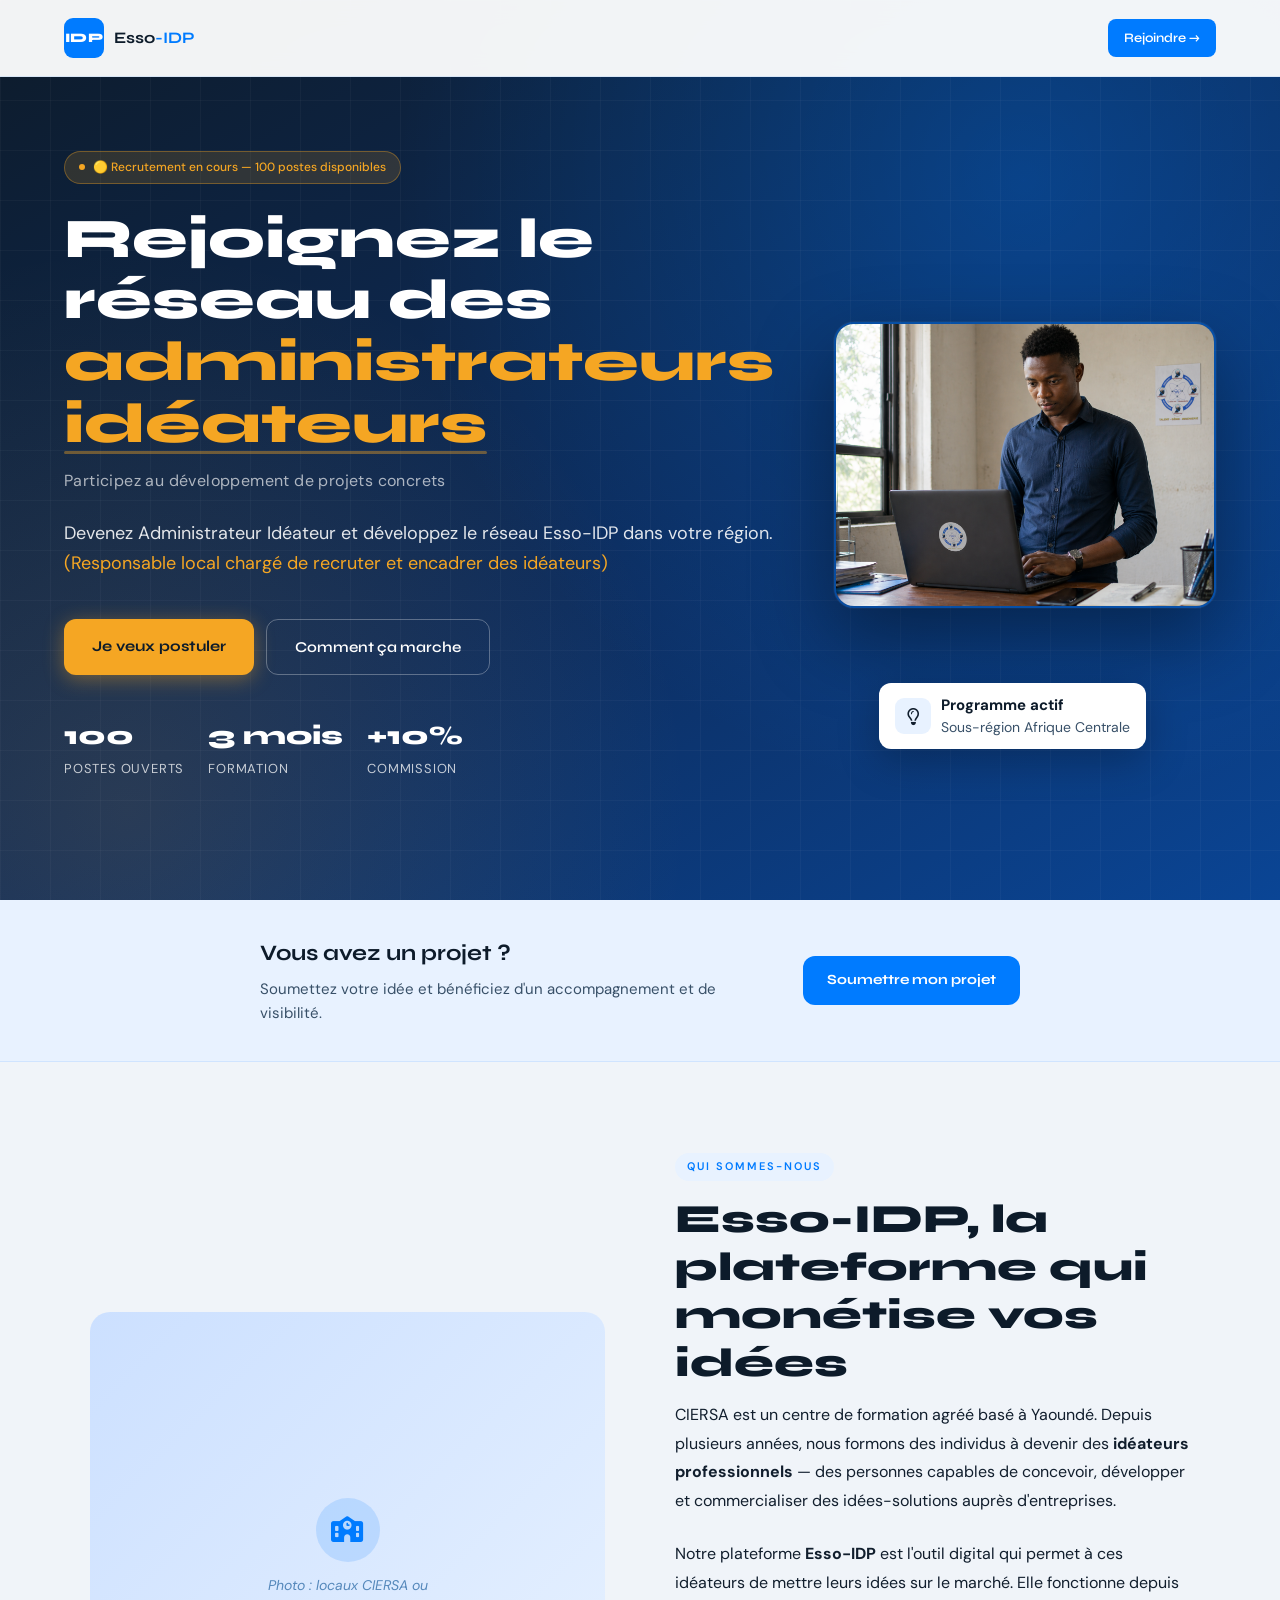
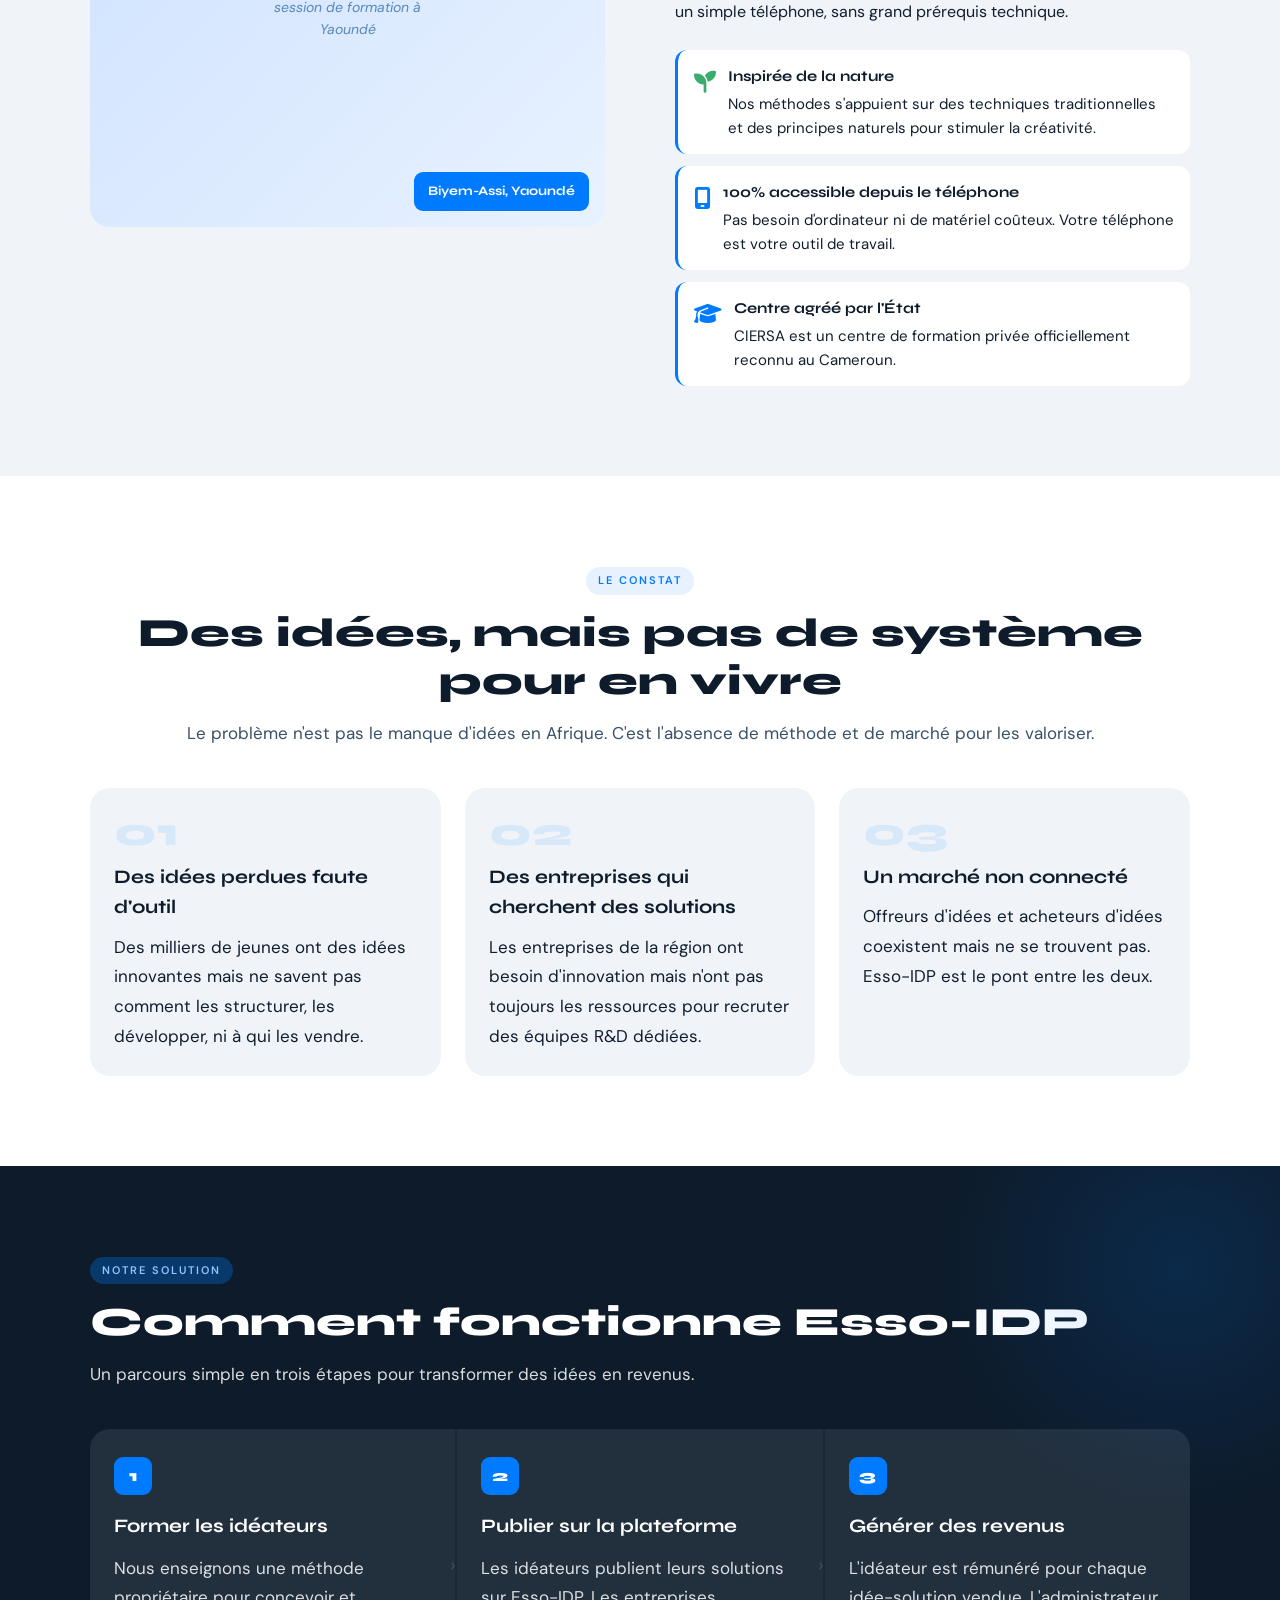
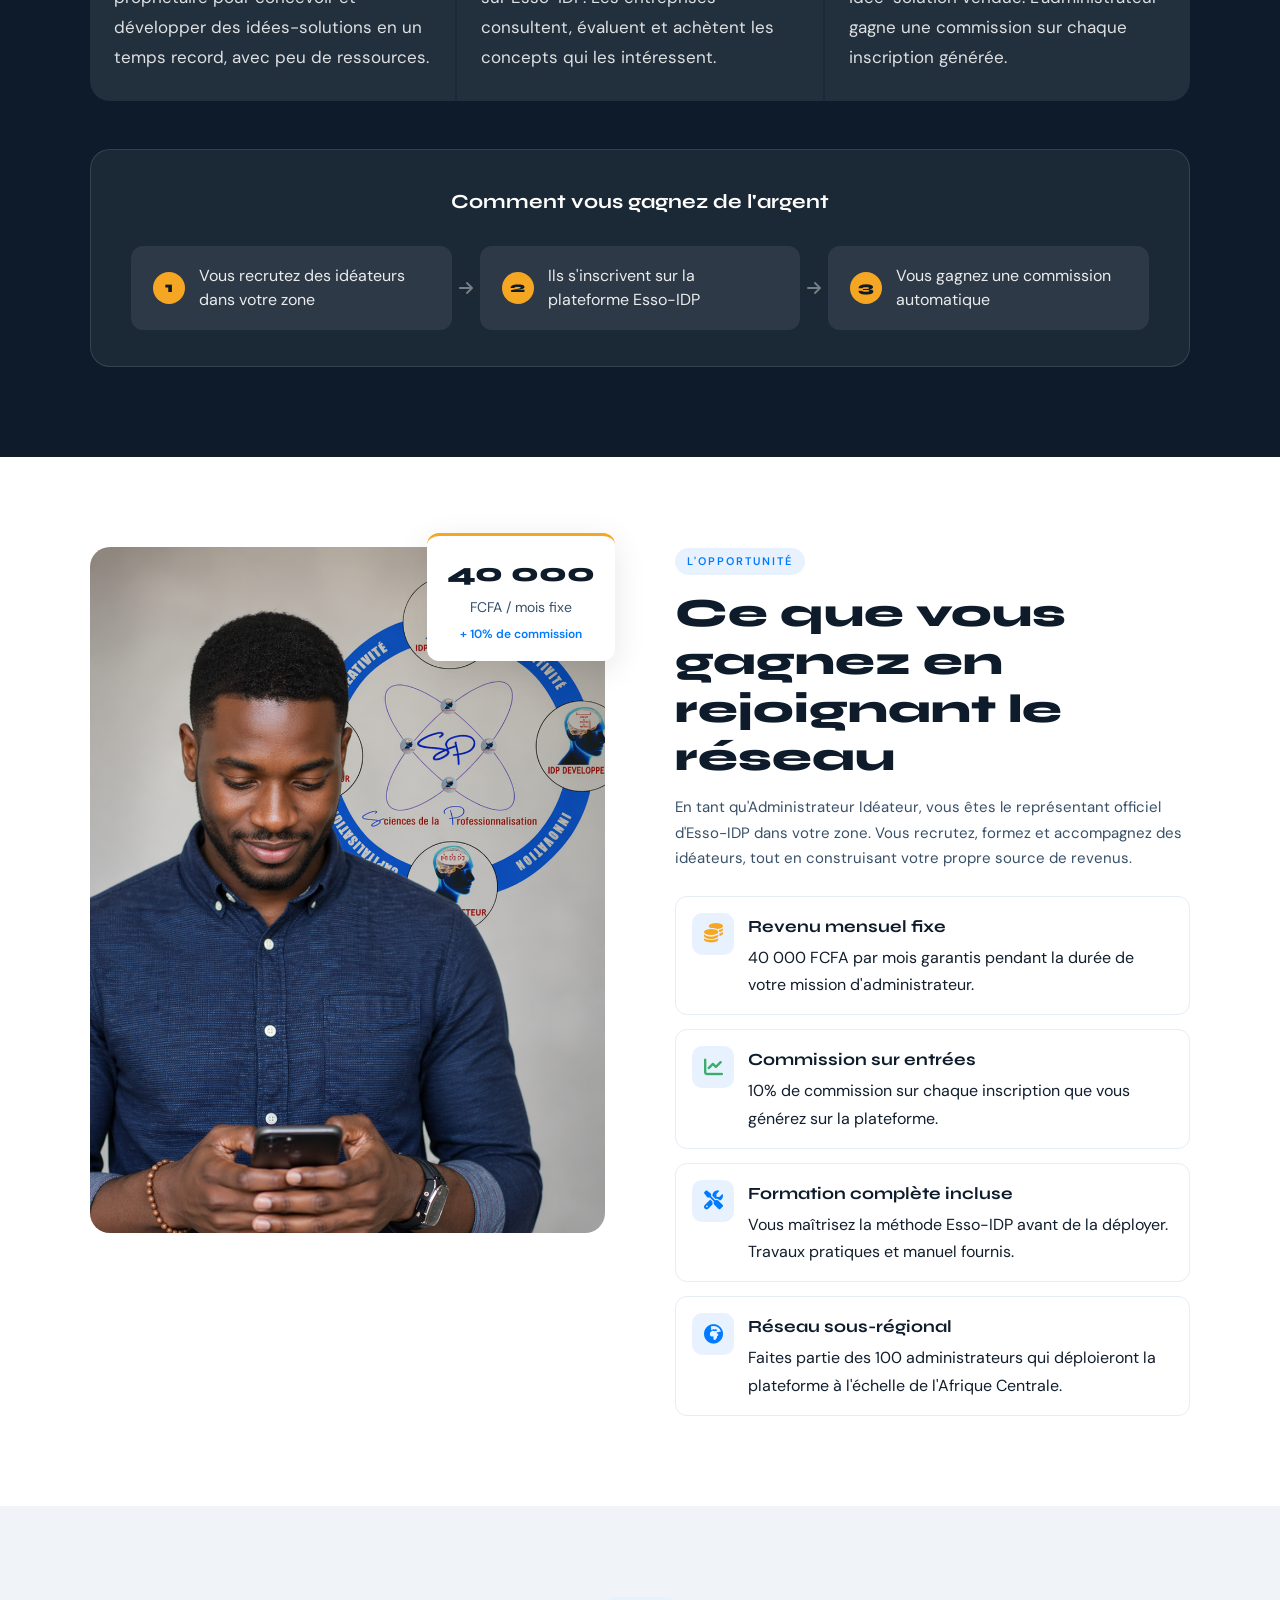
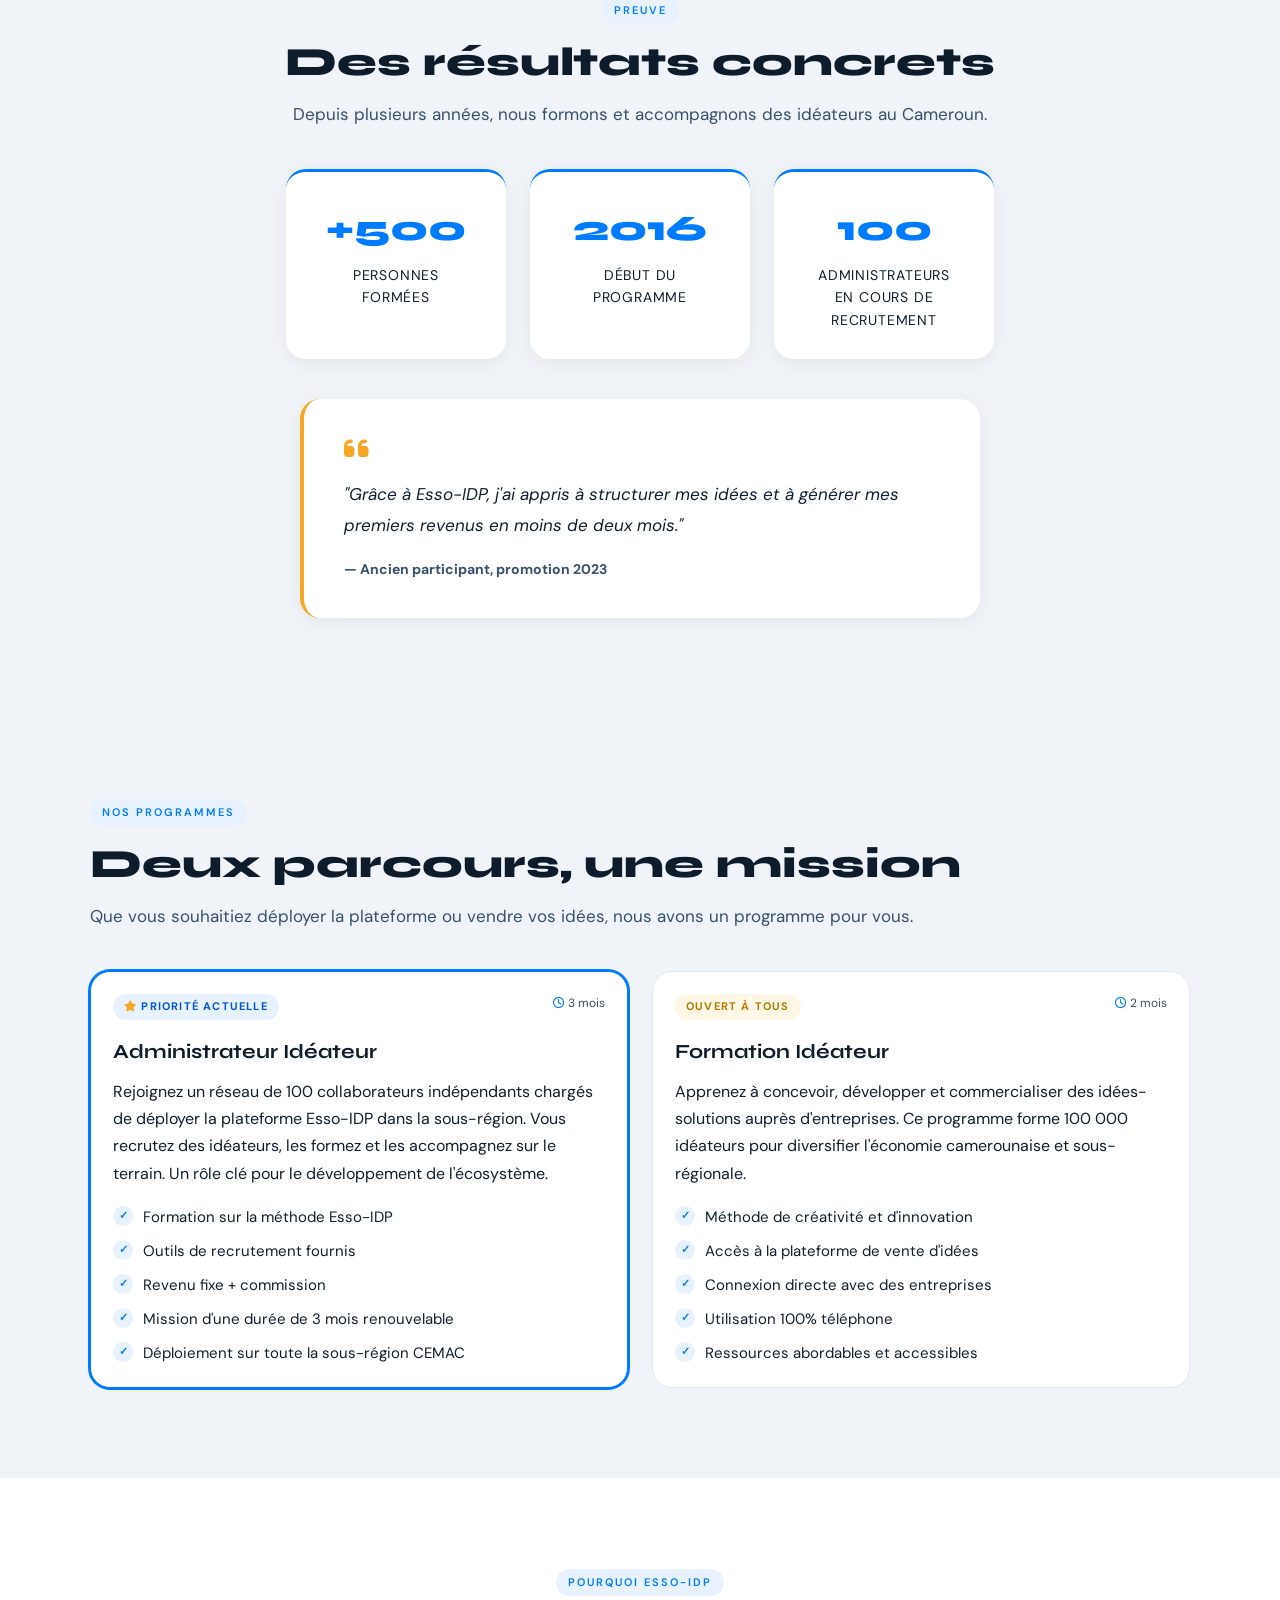
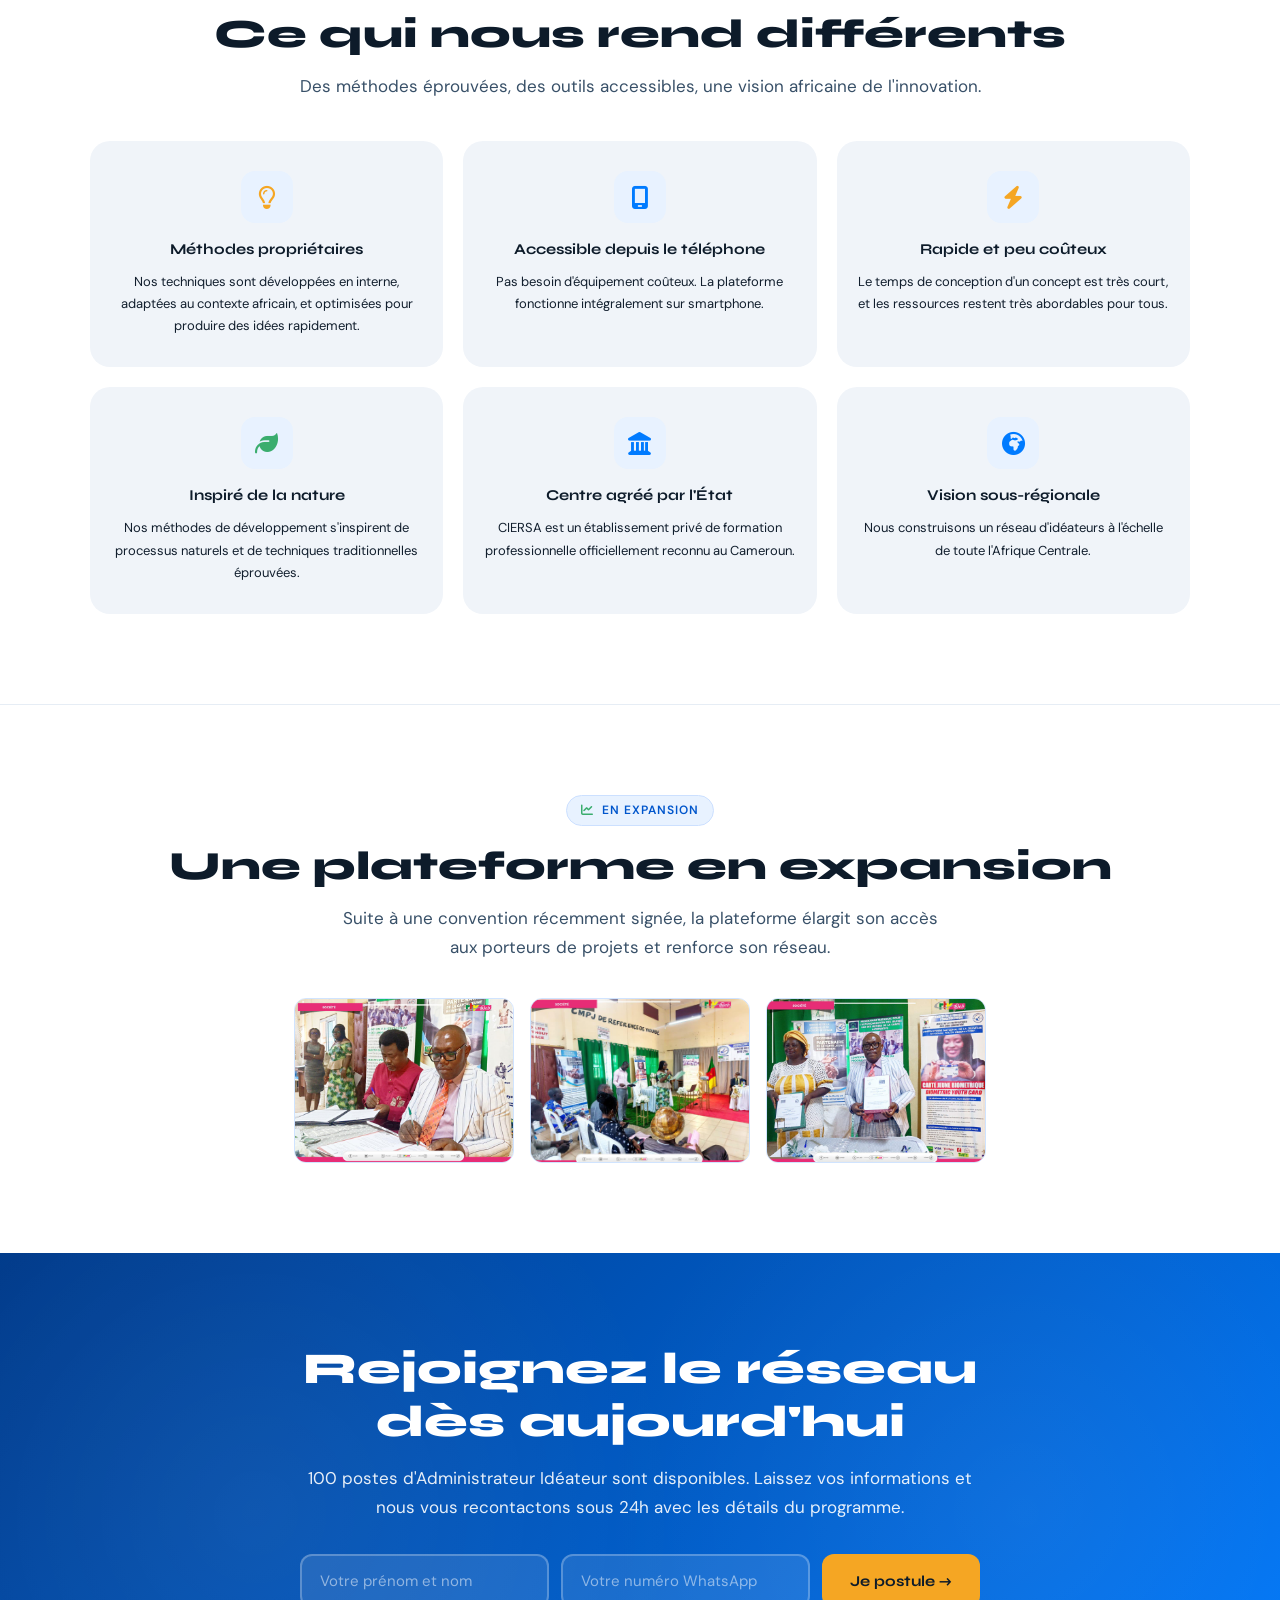
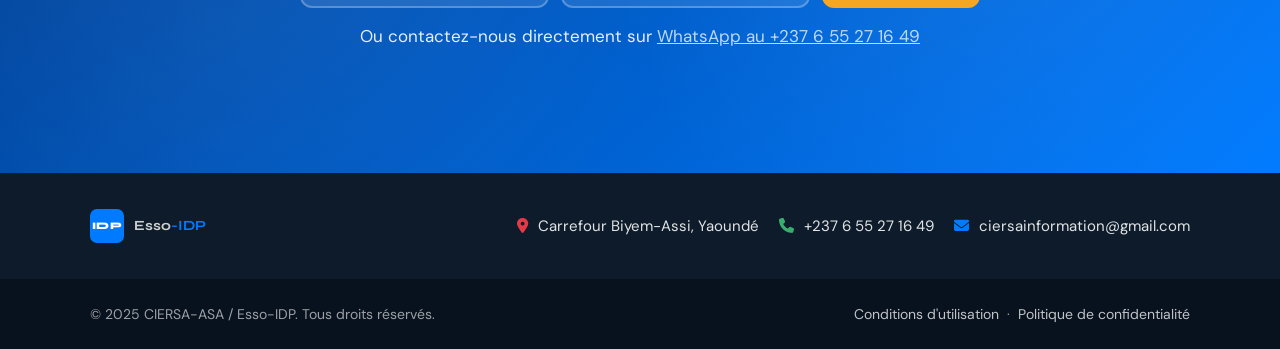
==== commit 1cff8f90: "feat: add terms and conditions" ====
--- a/index.html
+++ b/index.html
@@ -278,7 +278,7 @@
     }
 
     .hero-float-card {
-      position: absolute; bottom: -16px; left: -16px;
+      position: absolute; bottom: 30px; right: 70px;
       background: white; border-radius: var(--radius);
       padding: 12px 16px;
       box-shadow: 0 12px 40px rgba(0,0,0,0.25);
@@ -949,6 +949,96 @@
     @media (min-width: 640px) {
       .flow-arrow { transform: rotate(-90deg); }
     }
+
+    /* ── HERO SUPPORT LINE ──────────────────────── */
+    .hero-support {
+      font-size: clamp(14px, 3vw, 16px);
+      color: rgba(255,255,255,0.65);
+      letter-spacing: 0.4px;
+      margin-top: -10px;
+      margin-bottom: var(--space-md);
+      animation: fadeUp 0.6s ease 0.45s both;
+    }
+
+    /* ── PROJECT CTA SECTION ────────────────────── */
+    .project-cta {
+      background: var(--blue-light);
+      padding: 36px var(--section-px);
+      border-bottom: 1px solid #d0e4ff;
+    }
+    .project-cta-inner {
+      max-width: 760px; margin: 0 auto;
+      display: flex; flex-direction: column;
+      align-items: flex-start; gap: 16px;
+    }
+    @media (min-width: 640px) {
+      .project-cta-inner {
+        flex-direction: row; align-items: center;
+        justify-content: space-between; gap: 32px;
+      }
+    }
+    .project-cta-text h2 {
+      font-family: 'Syne', sans-serif;
+      font-size: clamp(18px, 4vw, 22px);
+      font-weight: 700; color: var(--ink);
+      margin-bottom: 6px;
+    }
+    .project-cta-text p {
+      font-size: clamp(14px, 3vw, 15px);
+      color: var(--text-light); line-height: 1.6;
+    }
+    .btn-project {
+      background: var(--blue); color: white;
+      font-family: 'Syne', sans-serif;
+      font-weight: 700; font-size: 14px;
+      padding: 13px 24px; border-radius: var(--radius);
+      text-decoration: none; white-space: nowrap;
+      transition: background 0.2s, transform 0.15s;
+      flex-shrink: 0;
+      display: inline-block;
+    }
+    .btn-project:hover { background: var(--blue-dark); transform: translateY(-1px); }
+
+    /* ── EXPANSION / CREDIBILITY SECTION ────────── */
+    .expansion {
+      background: white;
+      border-top: 1px solid #e6edf5;
+    }
+    .expansion-inner {
+      max-width: 1100px; margin: 0 auto;
+      text-align: center;
+    }
+    .expansion-photos {
+      display: flex; gap: 16px;
+      justify-content: center; flex-wrap: wrap;
+      margin-top: 36px;
+    }
+    .expansion-photo {
+      flex: 1; min-width: 140px; max-width: 220px;
+      aspect-ratio: 4/3;
+      border-radius: var(--radius);
+      overflow: hidden;
+      background: linear-gradient(135deg, #cce0ff, #e8f2ff);
+      display: flex; flex-direction: column;
+      align-items: center; justify-content: center;
+      gap: 10px;
+      border: 1px solid #d0e4ff;
+    }
+    .expansion-photo i { font-size: 28px; color: #6aabf7; }
+    .expansion-photo span {
+      font-size: 12px; color: #7aaacf;
+      text-align: center; padding: 0 12px;
+      line-height: 1.5; font-style: italic;
+    }
+    .expansion-badge {
+      display: inline-flex; align-items: center; gap: 8px;
+      background: #e8f2ff; border: 1px solid #cce0ff;
+      color: var(--blue-dark);
+      font-size: 12px; font-weight: 600;
+      padding: 5px 14px; border-radius: 100px;
+      margin-bottom: 16px;
+      text-transform: uppercase; letter-spacing: 1px;
+    }
   </style>
 </head>
 <body>
@@ -961,7 +1051,7 @@
     </div>
     <span class="logo-text">Esso<span>-IDP</span></span>
   </div>
-  <a href="#inscription" class="nav-cta">Rejoindre →</a>
+  <a href="https://wa.me/237655271649?text=Bonjour%2C%20je%20souhaite%20rejoindre%20le%20r%C3%A9seau%20en%20tant%20qu%E2%80%99administrateur.%20Pouvez-vous%20m%E2%80%99expliquer%20les%20prochaines%20%C3%A9tapes%20%3F" class="nav-cta" target="_blank" rel="noopener">Rejoindre →</a>
 </nav>
 
 <!-- HERO -->
@@ -971,13 +1061,14 @@
   <div class="hero-inner">
     <div class="hero-content">
       <div class="hero-badge">🟡 Recrutement en cours — 100 postes disponibles</div>
-      <h1>Gagnez de <span class="accent">l’argent avec vos idées -</span> depuis votre téléphone</h1>
+      <h1>Rejoignez le réseau des <span class="accent">administrateurs idéateurs</span></h1>
+      <p class="hero-support">Participez au développement de projets concrets</p>
       <p class="hero-sub">
         Devenez Administrateur Idéateur et développez le réseau Esso-IDP dans votre région. <br> <span style="
           color: #f5a623;">(Responsable local chargé de recruter et encadrer des idéateurs)</span>
       </p>
       <div class="hero-actions">
-        <a href="#inscription" class="btn-primary">Je veux postuler</a>
+        <a href="https://wa.me/237655271649?text=Bonjour%2C%20je%20souhaite%20rejoindre%20le%20r%C3%A9seau%20en%20tant%20qu%E2%80%99administrateur.%20Pouvez-vous%20m%E2%80%99expliquer%20les%20prochaines%20%C3%A9tapes%20%3F" class="btn-primary" target="_blank" rel="noopener">Je veux postuler</a>
         <a href="#comment-ca-marche" class="btn-ghost">Comment ça marche</a>
       </div>
       <div class="hero-stats">
@@ -998,13 +1089,8 @@
 
     <div class="hero-visual">
       <div class="hero-img-container">
-        <!--
-          IMAGE REQUISE — Photo principale du héros
-          Contenu : jeune professionnel camérounais, souriant,
-          tenant un téléphone ou travaillant sur un ordinateur.
-          Dimensions recommandées : 800×600px minimum.
-          Remplacer par : <img src="..." alt="Administrateur Esso-IDP au travail">
-        -->
+    <img src="images/esso-work-pc.png" alt="Administrateur Esso-IDP au travail">
+    
         <div class="hero-img-placeholder">
           <div class="placeholder-icon"><i class="fa-regular fa-image"></i></div>
           <p class="placeholder-label">Photo : jeune administrateur au travail — téléphone ou laptop</p>
@@ -1020,6 +1106,17 @@
     </div>
   </div>
 </section>
+
+<!-- PROJECT CTA -->
+<div class="project-cta">
+  <div class="project-cta-inner">
+    <div class="project-cta-text">
+      <h2>Vous avez un projet&nbsp;?</h2>
+      <p>Soumettez votre idée et bénéficiez d'un accompagnement et de visibilité.</p>
+    </div>
+    <a href="https://wa.me/237655271649?text=Bonjour%2C%20je%20suis%20porteur%20de%20projet%20et%20je%20souhaite%20soumettre%20mon%20id%C3%A9e%20sur%20la%20plateforme.%20Quelles%20sont%20les%20prochaines%20%C3%A9tapes%20%3F" class="btn-project" target="_blank" rel="noopener">Soumettre mon projet</a>
+  </div>
+</div>
 
 <!-- ABOUT -->
 <section class="about" id="a-propos">
@@ -1164,6 +1261,7 @@
     <div class="offer-grid">
       <div class="offer-visual">
         <div class="offer-img-wrap">
+          <img src="images/work-on-phone.png" alt="Administrateur Esso-IDP gagnant ses revenus">
           <!--
             IMAGE REQUISE — Photo "Gains et opportunité"
             Contenu : personne affichant satisfaction ou réussite,
@@ -1356,6 +1454,32 @@
   </div>
 </section>
 
+<!-- EXPANSION / CREDIBILITY -->
+<section class="expansion">
+  <div class="section-inner expansion-inner">
+    <span class="expansion-badge"><i class="fa-solid fa-chart-line"></i> En expansion</span>
+    <h2 class="section-title" style="margin:0 auto 14px;">Une plateforme en expansion</h2>
+    <p class="section-sub" style="max-width:620px; margin:0 auto;">
+      Suite à une convention récemment signée, la plateforme élargit son accès aux porteurs
+      de projets et renforce son réseau.
+    </p>
+    <div class="expansion-photos">
+      <div class="expansion-photo">
+        <img src="images/signing.jpg" alt="Signature de la convention Esso-IDP">
+       
+  
+      </div>
+      <div class="expansion-photo">
+       <img src="images/reunion.jpg" alt="Équipe Esso-IDP en réunion">
+     
+      </div>
+      <div class="expansion-photo">
+          <img src="/images/showing.jpg" alt="Porteur de projet accompagné">
+      </div>
+    </div>
+  </div>
+</section>
+
 <!-- CTA -->
 <section class="cta-section" id="inscription">
   <div class="cta-inner">
@@ -1366,11 +1490,27 @@
       avec les détails du programme.
     </p>
     <div class="cta-form">
-      <input type="text" placeholder="Votre prénom et nom" autocomplete="name" />
-      <input type="tel" placeholder="Votre numéro WhatsApp" autocomplete="tel" />
-      <button type="button">Je postule →</button>
-    </div>
-    <p class="cta-note">Ou contactez-nous directement sur WhatsApp au +237 6 57 99 70 81</p>
+      <input id="cta-name" type="text" placeholder="Votre prénom et nom" autocomplete="name" />
+      <input id="cta-phone" type="tel" placeholder="Votre numéro WhatsApp" autocomplete="tel" />
+      <button type="button" onclick="sendToWhatsApp()">Je postule →</button>
+    </div>
+
+    <script>
+    function sendToWhatsApp() {
+      var name  = document.getElementById('cta-name').value.trim();
+      var phone = document.getElementById('cta-phone').value.trim();
+
+      if (!name || !phone) {
+        alert('Veuillez remplir les champs avant de continuer.');
+        return;
+      }
+
+      var message = 'Bonjour, je souhaite postuler en tant qu\u2019administrateur.\n\nNom\u00a0: ' + name + '\nNum\u00e9ro\u00a0: ' + phone;
+      var url = 'https://wa.me/237655271649?text=' + encodeURIComponent(message);
+      window.open(url, '_blank');
+    }
+    </script>
+    <p class="cta-note">Ou contactez-nous directement sur <a href="https://wa.me/237655271649?text=Bonjour%2C%20je%20souhaite%20rejoindre%20le%20r%C3%A9seau%20en%20tant%20qu%E2%80%99administrateur.%20Pouvez-vous%20m%E2%80%99expliquer%20les%20prochaines%20%C3%A9tapes%20%3F" target="_blank" rel="noopener" style="color:rgba(255,255,255,0.75);">WhatsApp au +237 6 55 27 16 49 </a></p>
   </div>
 </section>
 
@@ -1390,7 +1530,7 @@
       </div>
       <div class="contact-item">
         <span><i class="fa-solid fa-phone"></i></span>
-        <a href="tel:+237657997081">+237 6 57 99 70 81</a>
+        <a href="tel:+237655271649">+237 6 55 27 16 49</a>
       </div>
       <div class="contact-item">
         <span><i class="fa-solid fa-envelope"></i></span>
@@ -1405,8 +1545,8 @@
   <div class="footer-inner">
     <p>© 2025 CIERSA-ASA / Esso-IDP. Tous droits réservés.</p>
     <p>
-      <a href="#">Conditions d'utilisation</a> &nbsp;·&nbsp;
-      <a href="#">Politique de confidentialité</a>
+      <a href="/conditions.html" rel="noopener" target="_blank">Conditions d'utilisation</a> &nbsp;·&nbsp;
+      <a href="/politique.html" rel="noopener" target="_blank">Politique de confidentialité</a>
     </p>
   </div>
 </footer>
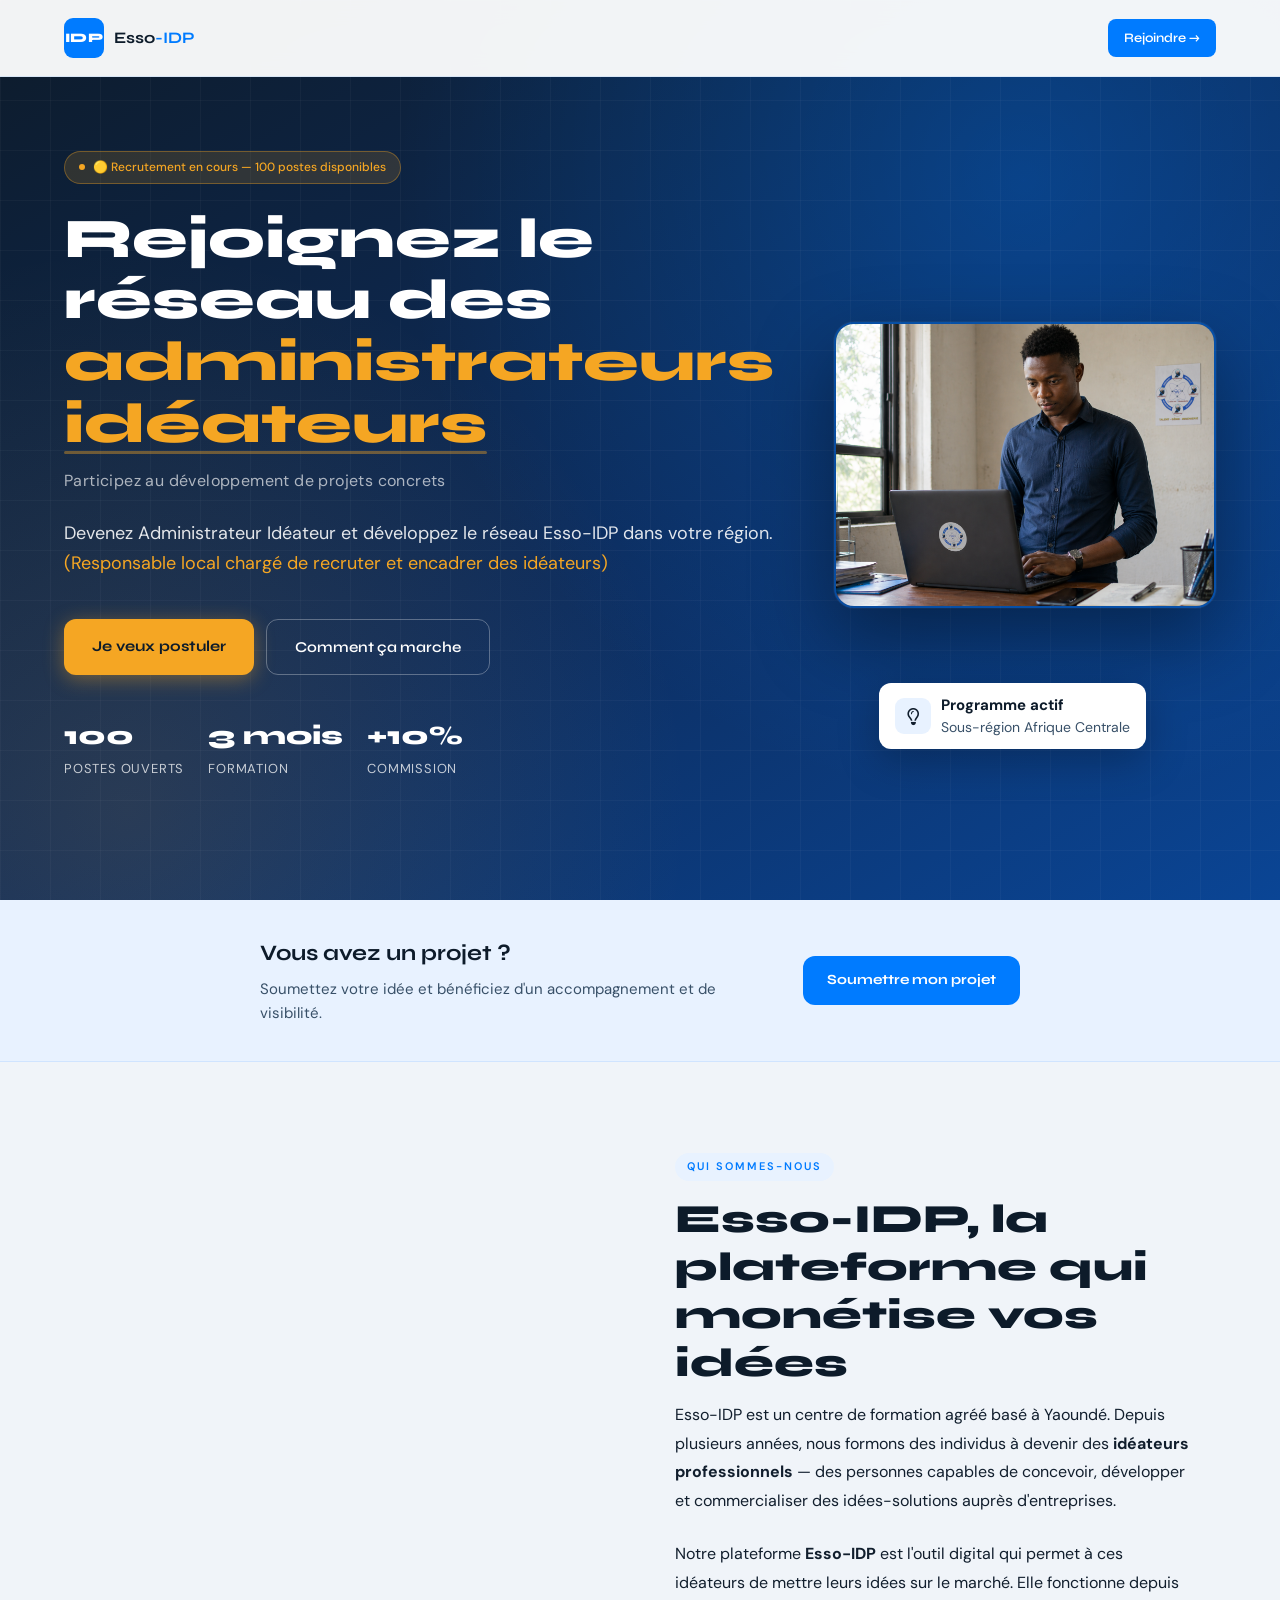
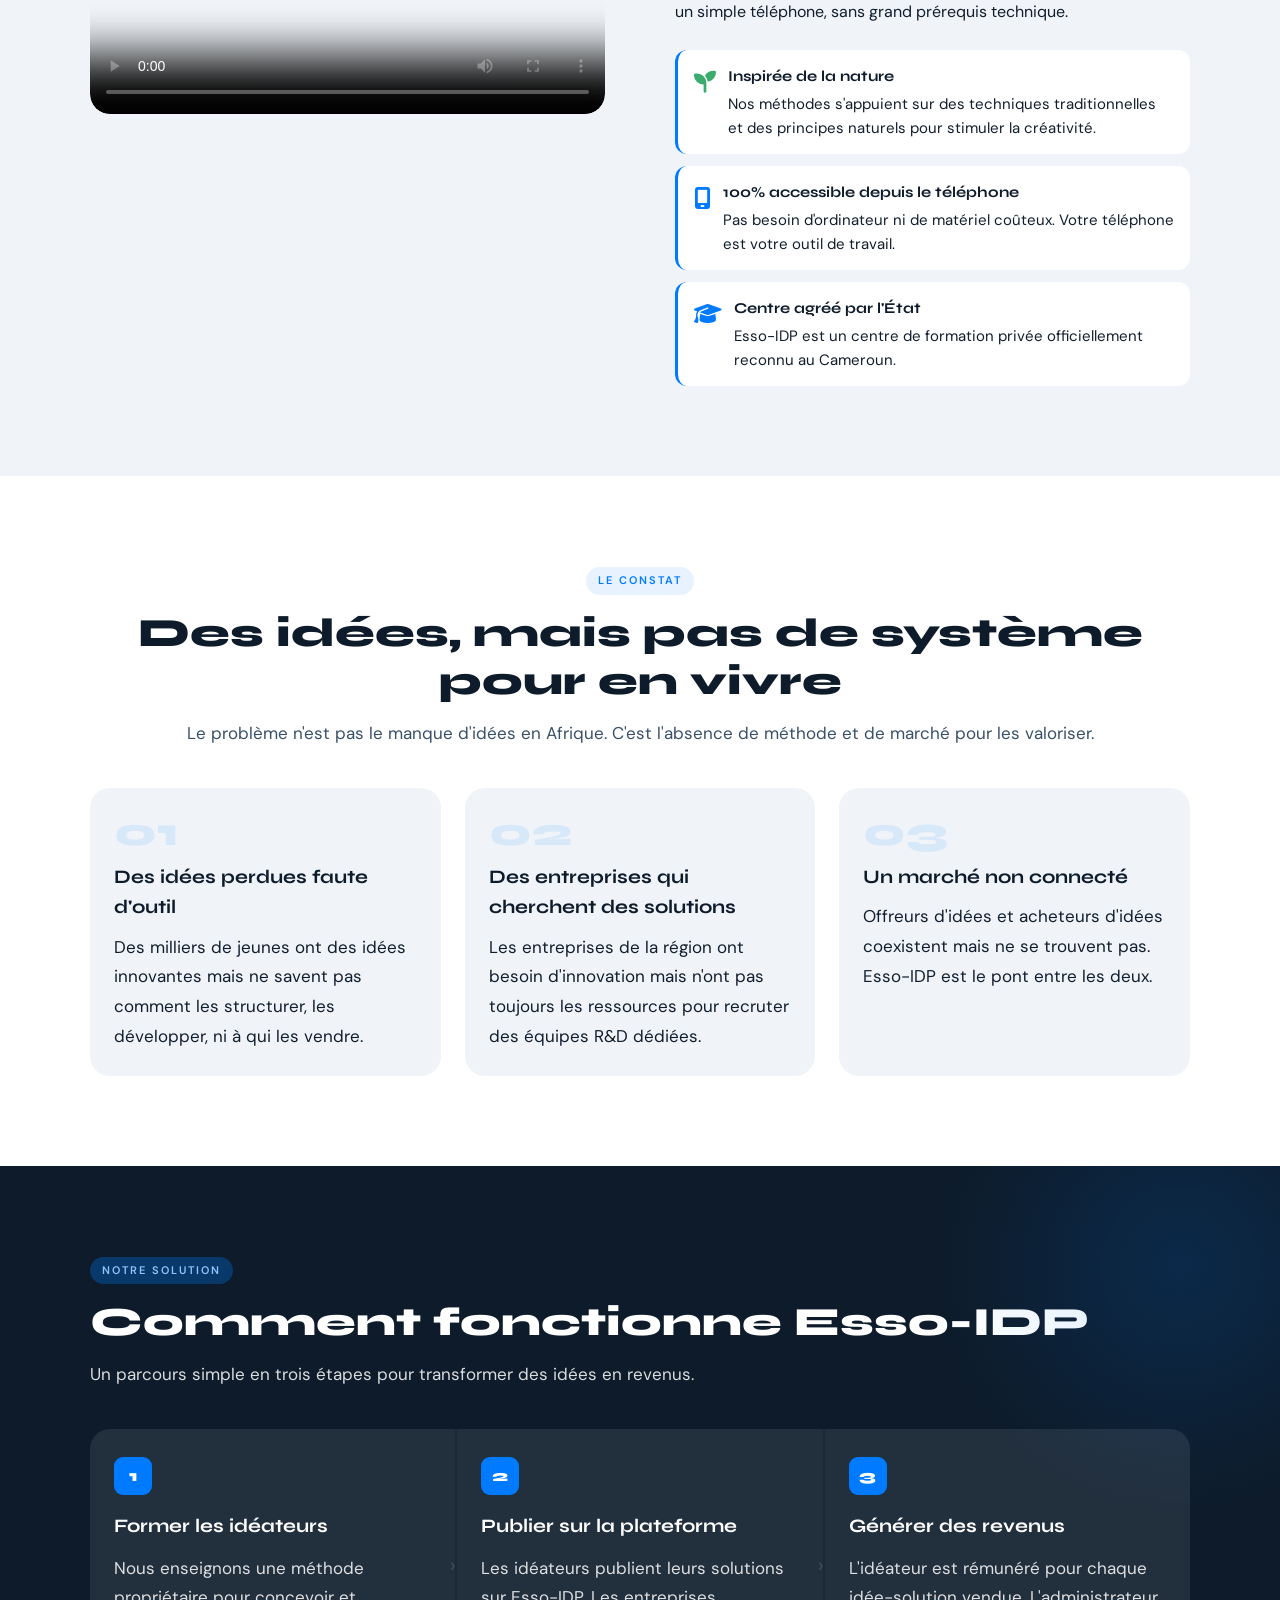
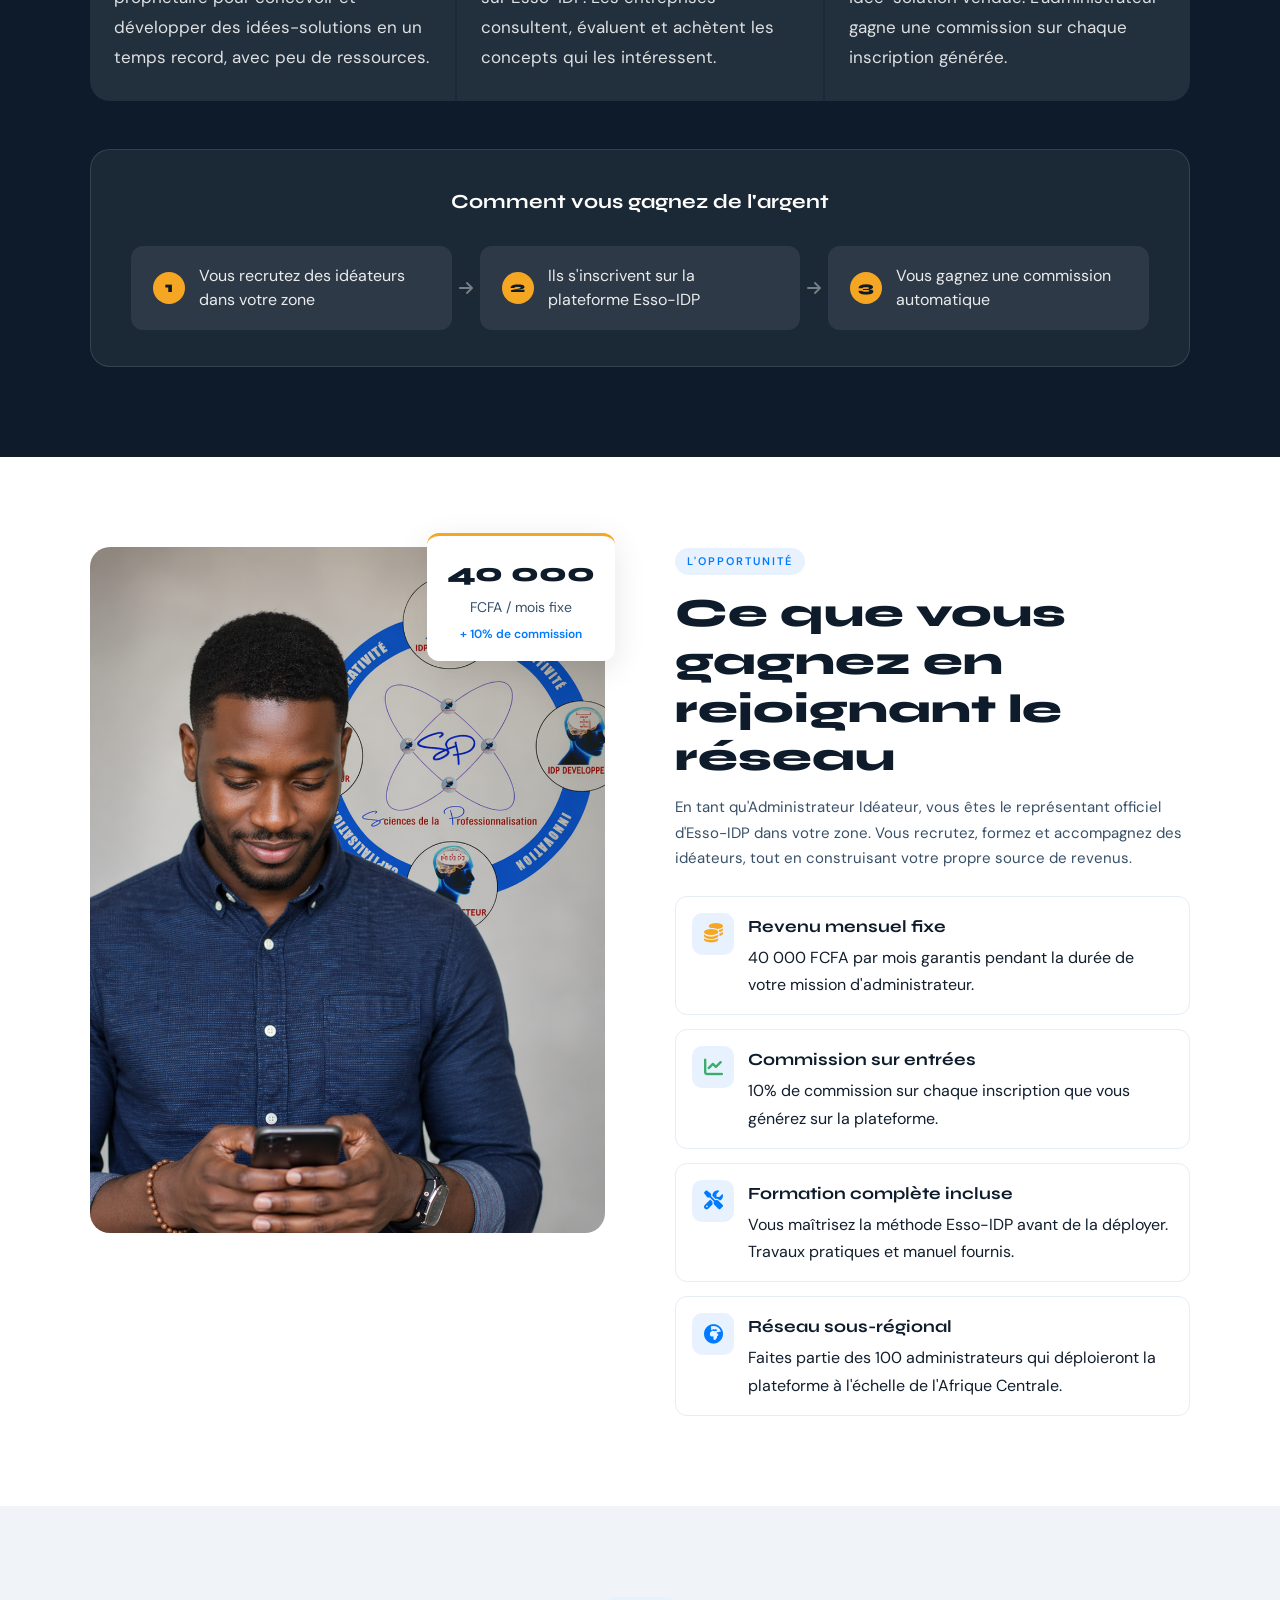
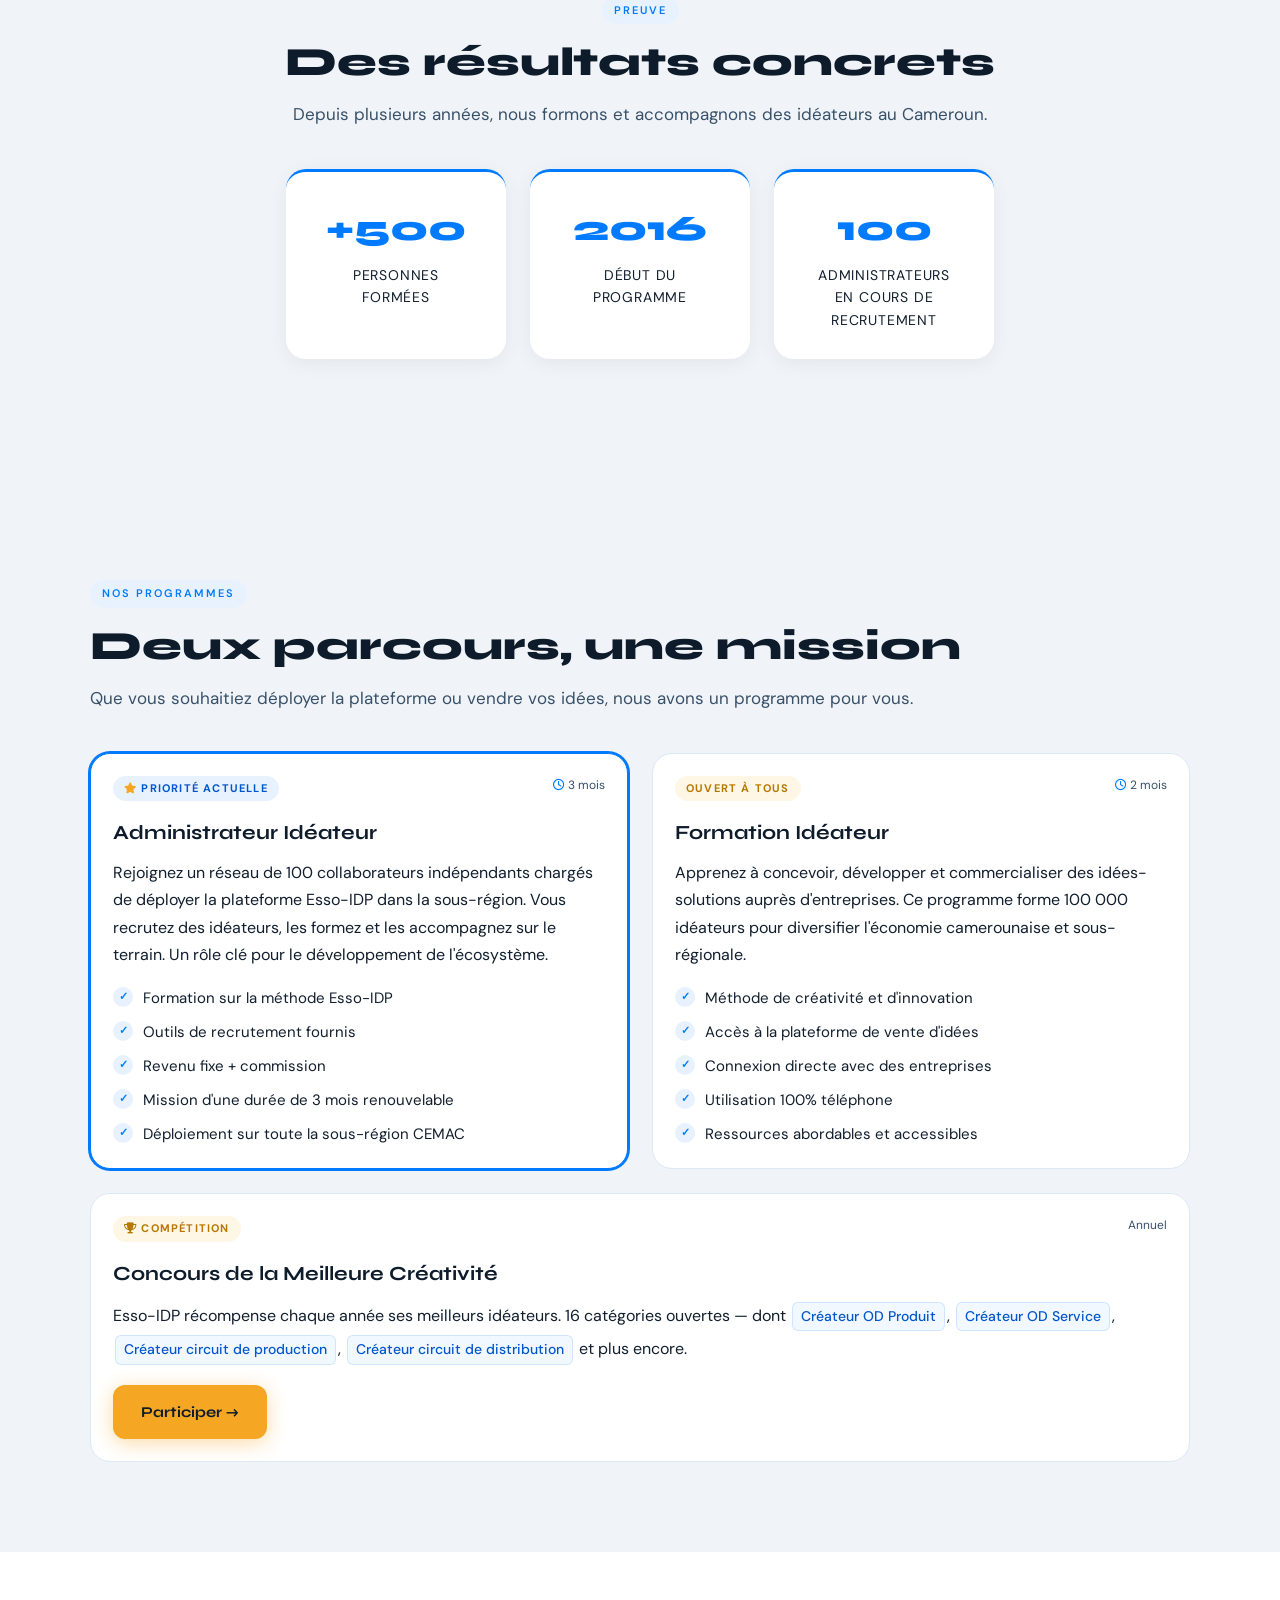
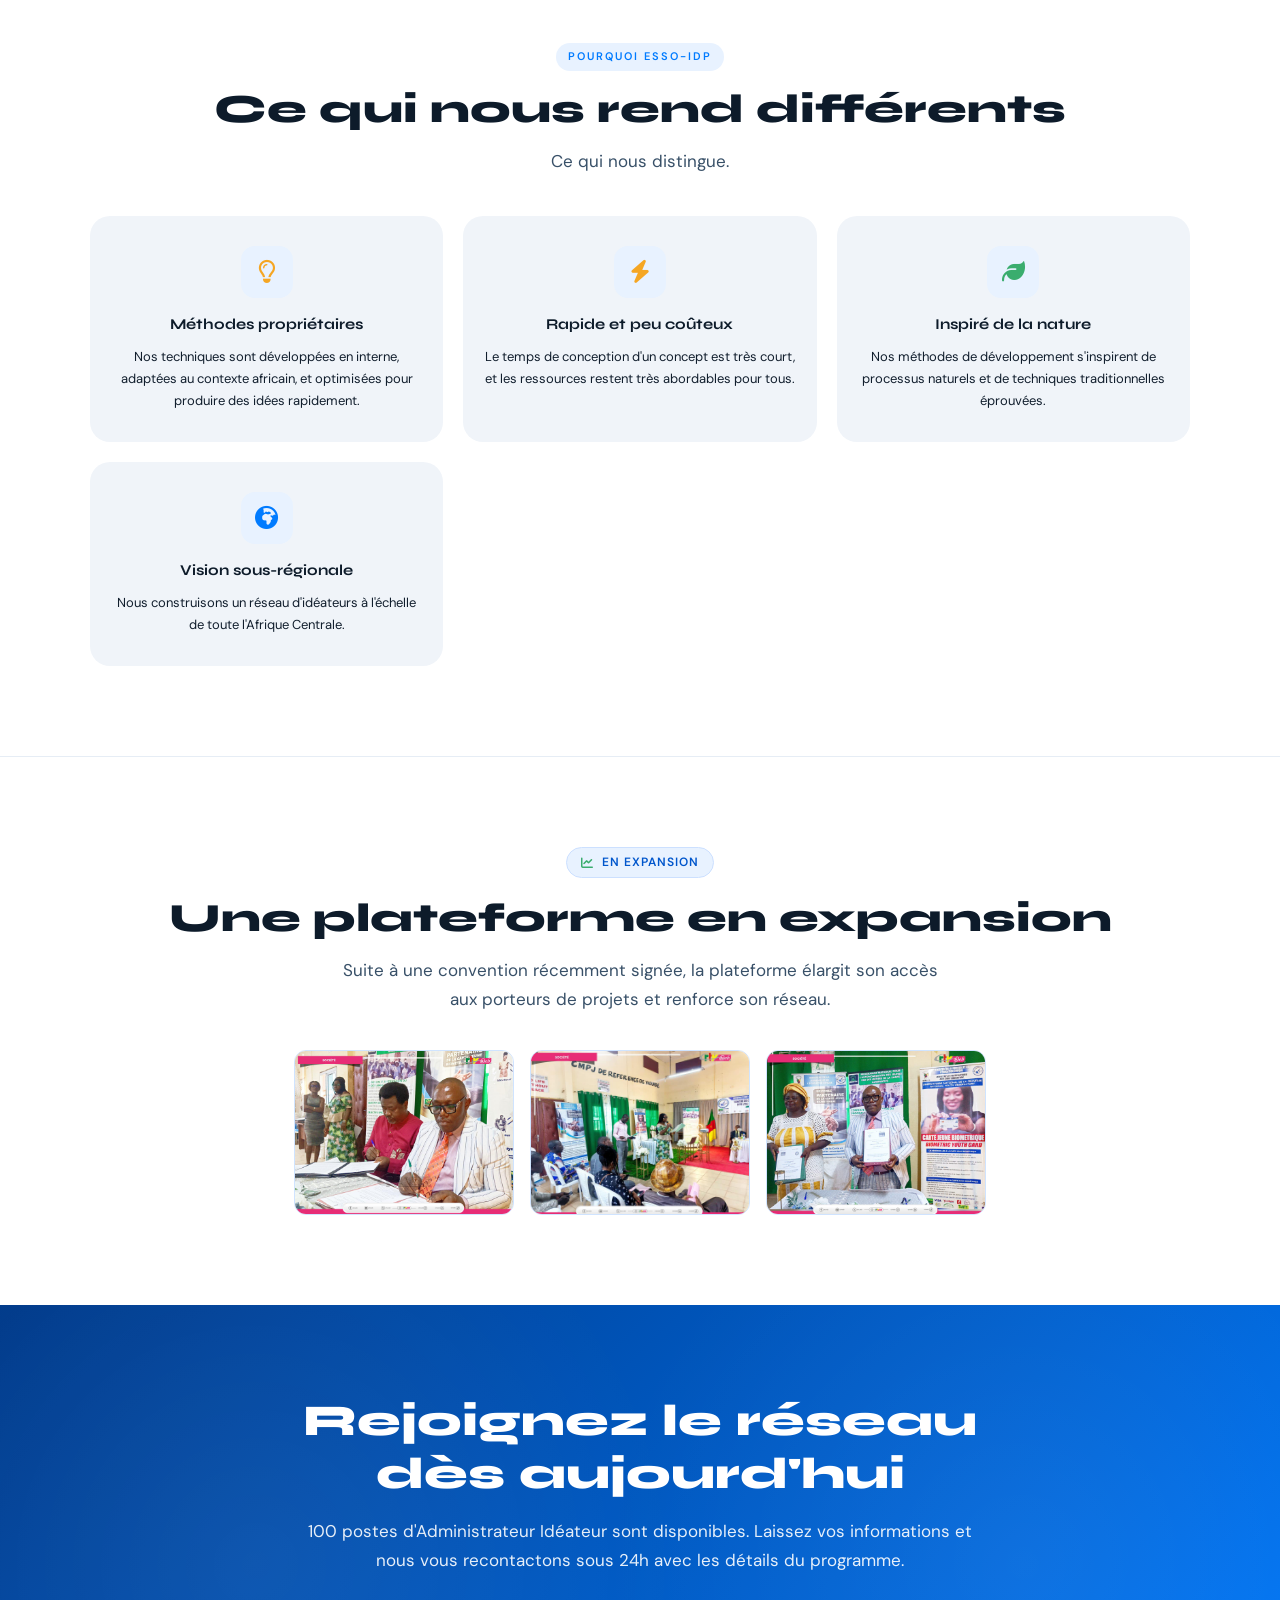
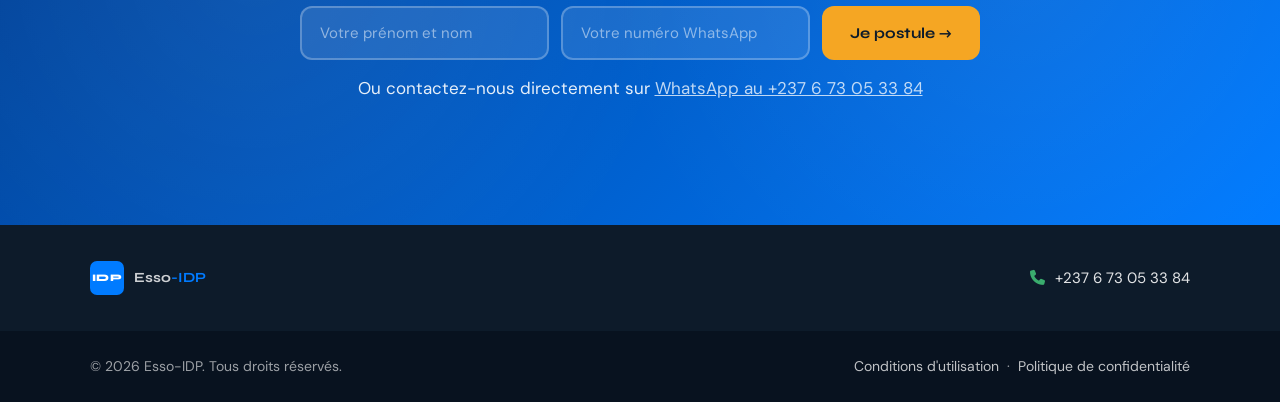
==== commit f055a42c: "feat: rebrand to Esso-IDP, update WhatsApp contact links, add video header, and include a competitio" ====
--- a/index.html
+++ b/index.html
@@ -9,19 +9,19 @@
   <meta property="og:description" content="Rejoignez le réseau Esso‑IDP et gagnez 40 000 FCFA/mois + commissions." />
   <meta property="og:type" content="website" />
   <meta property="og:url" content="https://esso-idp.vercel.app/" />
-  <meta property="og:image" content="https://esso-idp.vercel.app/logo.jpg" />
-  <meta property="og:image:secure_url" content="https://esso-idp.vercel.app/logo.jpg" />
+  <meta property="og:image" content="https://esso-idp.vercel.app/images/logo.jpg" />
+  <meta property="og:image:secure_url" content="https://esso-idp.vercel.app/images/logo.jpg" />
   <meta property="og:image:type" content="image/jpeg" />
   <meta property="og:image:width" content="1200" />
   <meta property="og:image:height" content="630" />
   <meta name="twitter:card" content="summary_large_image" />
   <meta name="twitter:title" content="Esso‑IDP — Rejoignez le réseau" />
   <meta name="twitter:description" content="Rejoignez le réseau Esso‑IDP et gagnez 40 000 FCFA/mois + commissions." />
-  <meta name="twitter:image" content="https://esso-idp.vercel.app/logo.jpg" />
+  <meta name="twitter:image" content="https://esso-idp.vercel.app/images/logo.jpg" />
   <meta name="twitter:image:alt" content="Esso‑IDP logo" />
-  <link rel="apple-touch-icon" href="https://esso-idp.vercel.app/logo.jpg">
+  <link rel="apple-touch-icon" href="https://esso-idp.vercel.app/images/logo.jpg">
   <link href="https://fonts.googleapis.com/css2?family=Syne:wght@400;600;700;800&family=DM+Sans:ital,wght@0,300;0,400;0,500;1,300&display=swap" rel="stylesheet" />
-  <link rel="icon" href="logo.jpg" type="image/jpeg">
+  <link rel="icon" href="images/logo.jpg" type="image/jpeg">
   <link rel="stylesheet" href="https://cdnjs.cloudflare.com/ajax/libs/font-awesome/6.5.1/css/all.min.css" integrity="sha512-DTOQO9RWCH3ppGqcWaEA1BIZOC6xxalwEsw9c2QQeAIftl+Vegovlnee1c9QX4TctnWMn13TZye+giMm8e2LwA==" crossorigin="anonymous" referrerpolicy="no-referrer" />
   <style>
     /* ── CSS VARIABLES ──────────────────────────────── */
@@ -223,6 +223,7 @@
       display: block;
     }
     .btn-primary:hover { transform: translateY(-2px); box-shadow: 0 8px 28px rgba(245,166,35,0.5); }
+    .btn-inline { display: inline-block; width: auto; }
 
     .btn-ghost {
       background: transparent; color: white;
@@ -335,7 +336,7 @@
     }
 
     .about-img-wrap {
-      width: 100%; aspect-ratio: 1/1;
+      width: 100%; aspect-ratio: 16/9;
       border-radius: var(--radius-lg); overflow: hidden;
       position: relative; display: none; /* hidden mobile, shown tablet+ */
     }
@@ -533,6 +534,20 @@
     }
     .program-card:hover { transform: translateY(-3px); box-shadow: 0 16px 48px rgba(0,0,0,0.09); }
     .program-card.featured { border-color: var(--blue); box-shadow: 0 0 0 2px var(--blue); }
+    .program-card-full { grid-column: 1 / -1; }
+    .category-tag {
+      font-style: normal;
+      background: rgba(0, 123, 255, 0.05);
+      border: 1px solid rgba(0, 123, 255, 0.15);
+      color: var(--blue-dark);
+      padding: 2px 8px;
+      border-radius: 6px;
+      font-size: 14px;
+      font-weight: 500;
+      white-space: nowrap;
+      display: inline-block;
+      margin: 2px 2px;
+    }
 
     .program-header {
       padding: 22px 22px 0;
@@ -1051,7 +1066,7 @@
     </div>
     <span class="logo-text">Esso<span>-IDP</span></span>
   </div>
-  <a href="https://wa.me/237655271649?text=Bonjour%2C%20je%20souhaite%20rejoindre%20le%20r%C3%A9seau%20en%20tant%20qu%E2%80%99administrateur.%20Pouvez-vous%20m%E2%80%99expliquer%20les%20prochaines%20%C3%A9tapes%20%3F" class="nav-cta" target="_blank" rel="noopener">Rejoindre →</a>
+  <a href="https://wa.me/237673053384?text=Bonjour%2C%20je%20souhaite%20rejoindre%20le%20r%C3%A9seau%20en%20tant%20qu%E2%80%99administrateur.%20Pouvez-vous%20m%E2%80%99expliquer%20les%20prochaines%20%C3%A9tapes%20%3F" class="nav-cta" target="_blank" rel="noopener">Rejoindre →</a>
 </nav>
 
 <!-- HERO -->
@@ -1068,7 +1083,7 @@
           color: #f5a623;">(Responsable local chargé de recruter et encadrer des idéateurs)</span>
       </p>
       <div class="hero-actions">
-        <a href="https://wa.me/237655271649?text=Bonjour%2C%20je%20souhaite%20rejoindre%20le%20r%C3%A9seau%20en%20tant%20qu%E2%80%99administrateur.%20Pouvez-vous%20m%E2%80%99expliquer%20les%20prochaines%20%C3%A9tapes%20%3F" class="btn-primary" target="_blank" rel="noopener">Je veux postuler</a>
+        <a href="https://wa.me/237673053384?text=Bonjour%2C%20je%20souhaite%20rejoindre%20le%20r%C3%A9seau%20en%20tant%20qu%E2%80%99administrateur.%20Pouvez-vous%20m%E2%80%99expliquer%20les%20prochaines%20%C3%A9tapes%20%3F" class="btn-primary" target="_blank" rel="noopener">Je veux postuler</a>
         <a href="#comment-ca-marche" class="btn-ghost">Comment ça marche</a>
       </div>
       <div class="hero-stats">
@@ -1114,7 +1129,7 @@
       <h2>Vous avez un projet&nbsp;?</h2>
       <p>Soumettez votre idée et bénéficiez d'un accompagnement et de visibilité.</p>
     </div>
-    <a href="https://wa.me/237655271649?text=Bonjour%2C%20je%20suis%20porteur%20de%20projet%20et%20je%20souhaite%20soumettre%20mon%20id%C3%A9e%20sur%20la%20plateforme.%20Quelles%20sont%20les%20prochaines%20%C3%A9tapes%20%3F" class="btn-project" target="_blank" rel="noopener">Soumettre mon projet</a>
+    <a href="https://wa.me/237673053384?text=Bonjour%2C%20je%20suis%20porteur%20de%20projet%20et%20je%20souhaite%20soumettre%20mon%20id%C3%A9e%20sur%20la%20plateforme.%20Quelles%20sont%20les%20prochaines%20%C3%A9tapes%20%3F" class="btn-project" target="_blank" rel="noopener">Soumettre mon projet</a>
   </div>
 </div>
 
@@ -1122,23 +1137,14 @@
 <section class="about" id="a-propos">
   <div class="section-inner">
     <div class="about-grid">
-      <div class="about-img-wrap">
-        <!--
-          IMAGE REQUISE — Salle de formation CIERSA ou groupe collaboratif.
-          Dimensions : carré, 600×600px minimum.
-          Remplacer par : <img src="..." alt="Formation CIERSA Yaoundé">
-        -->
-        <div class="about-img-placeholder">
-          <div class="placeholder-icon"><i class="fa-solid fa-school"></i></div>
-          <p class="placeholder-label">Photo : locaux CIERSA ou session de formation à Yaoundé</p>
-        </div>
-        <div class="about-img-accent">Biyem-Assi, Yaoundé</div>
+      <div class="about-img-wrap" style="display:block">
+        <video id="about-video" loop controls style="width:100%;height:100%;object-fit:cover;border-radius:inherit;" poster="images/video-poster.jpg"><source src="images/esso-vid.mp4" type="video/mp4">Votre navigateur ne supporte pas la vidéo.</video>
       </div>
       <div class="about-content">
         <span class="section-tag">Qui sommes-nous</span>
         <h2 class="section-title">Esso-IDP, la plateforme qui monétise vos idées</h2>
         <p class="about-body">
-          CIERSA est un centre de formation agréé basé à Yaoundé. Depuis plusieurs années,
+          Esso-IDP est un centre de formation agréé basé à Yaoundé. Depuis plusieurs années,
           nous formons des individus à devenir des <strong>idéateurs professionnels</strong> —
           des personnes capables de concevoir, développer et commercialiser des idées-solutions
           auprès d'entreprises.
@@ -1167,7 +1173,7 @@
             <span class="pillar-icon"><i class="fa-solid fa-graduation-cap"></i></span>
             <div class="pillar-text">
               <h4>Centre agréé par l'État</h4>
-              <p>CIERSA est un centre de formation privée officiellement reconnu au Cameroun.</p>
+              <p>Esso-IDP est un centre de formation privée officiellement reconnu au Cameroun.</p>
             </div>
           </div>
         </div>
@@ -1348,11 +1354,7 @@
       </div>
     </div>
 
-    <div class="testimonial">
-      <i class="fa-solid fa-quote-left testimonial-quote"></i>
-      <p>"Grâce à Esso-IDP, j'ai appris à structurer mes idées et à générer mes premiers revenus en moins de deux mois."</p>
-      <strong>— Ancien participant, promotion 2023</strong>
-    </div>
+
   </div>
 </section>
 
@@ -1407,9 +1409,23 @@
           </ul>
         </div>
       </div>
+      <div class="program-card program-card-full">
+        <div class="program-header">
+          <span class="program-badge gold"><i class="fa-solid fa-trophy"></i> Compétition</span>
+          <span class="program-duration">Annuel</span>
+        </div>
+        <div class="program-body">
+          <h3>Concours de la Meilleure Créativité</h3>
+          <p>
+            Esso-IDP récompense chaque année ses meilleurs idéateurs. 16 catégories ouvertes — dont <em class="category-tag">Créateur OD Produit</em>, <em class="category-tag">Créateur OD Service</em>, <em class="category-tag">Créateur circuit de production</em>, <em class="category-tag">Créateur circuit de distribution</em> et plus encore.
+          </p>
+          <a href="#inscription" class="btn-primary btn-inline">Participer →</a>
+        </div>
+      </div>
     </div>
   </div>
 </section>
+
 
 <!-- WHY -->
 <section class="why">
@@ -1417,7 +1433,7 @@
     <div class="section-header" style="text-align:center;">
       <span class="section-tag">Pourquoi Esso-IDP</span>
       <h2 class="section-title" style="margin:0 auto 14px;">Ce qui nous rend différents</h2>
-      <p class="section-sub" style="margin:0 auto;">Des méthodes éprouvées, des outils accessibles, une vision africaine de l'innovation.</p>
+      <p class="section-sub" style="margin:0 auto;">Ce qui nous distingue.</p>
     </div>
     <div class="why-grid">
       <div class="why-card">
@@ -1426,11 +1442,6 @@
         <p>Nos techniques sont développées en interne, adaptées au contexte africain, et optimisées pour produire des idées rapidement.</p>
       </div>
       <div class="why-card">
-        <div class="why-card-icon"><i class="fa-solid fa-mobile-screen"></i></div>
-        <h3>Accessible depuis le téléphone</h3>
-        <p>Pas besoin d'équipement coûteux. La plateforme fonctionne intégralement sur smartphone.</p>
-      </div>
-      <div class="why-card">
         <div class="why-card-icon"><i class="fa-solid fa-bolt"></i></div>
         <h3>Rapide et peu coûteux</h3>
         <p>Le temps de conception d'un concept est très court, et les ressources restent très abordables pour tous.</p>
@@ -1439,11 +1450,6 @@
         <div class="why-card-icon"><i class="fa-solid fa-leaf"></i></div>
         <h3>Inspiré de la nature</h3>
         <p>Nos méthodes de développement s'inspirent de processus naturels et de techniques traditionnelles éprouvées.</p>
-      </div>
-      <div class="why-card">
-        <div class="why-card-icon"><i class="fa-solid fa-landmark"></i></div>
-        <h3>Centre agréé par l'État</h3>
-        <p>CIERSA est un établissement privé de formation professionnelle officiellement reconnu au Cameroun.</p>
       </div>
       <div class="why-card">
         <div class="why-card-icon"><i class="fa-solid fa-earth-africa"></i></div>
@@ -1506,11 +1512,11 @@
       }
 
       var message = 'Bonjour, je souhaite postuler en tant qu\u2019administrateur.\n\nNom\u00a0: ' + name + '\nNum\u00e9ro\u00a0: ' + phone;
-      var url = 'https://wa.me/237655271649?text=' + encodeURIComponent(message);
+      var url = 'https://wa.me/237673053384?text=' + encodeURIComponent(message);
       window.open(url, '_blank');
     }
     </script>
-    <p class="cta-note">Ou contactez-nous directement sur <a href="https://wa.me/237655271649?text=Bonjour%2C%20je%20souhaite%20rejoindre%20le%20r%C3%A9seau%20en%20tant%20qu%E2%80%99administrateur.%20Pouvez-vous%20m%E2%80%99expliquer%20les%20prochaines%20%C3%A9tapes%20%3F" target="_blank" rel="noopener" style="color:rgba(255,255,255,0.75);">WhatsApp au +237 6 55 27 16 49 </a></p>
+    <p class="cta-note">Ou contactez-nous directement sur <a href="https://wa.me/237673053384?text=Bonjour%2C%20je%20souhaite%20rejoindre%20le%20r%C3%A9seau%20en%20tant%20qu%E2%80%99administrateur.%20Pouvez-vous%20m%E2%80%99expliquer%20les%20prochaines%20%C3%A9tapes%20%3F" target="_blank" rel="noopener" style="color:rgba(255,255,255,0.75);">WhatsApp au +237 6 73 05 33 84 </a></p>
   </div>
 </section>
 
@@ -1524,18 +1530,12 @@
       <span class="logo-text" style="font-size:14px; color:rgba(255,255,255,0.8);">Esso<span>-IDP</span></span>
     </div>
     <div class="contact-info">
-      <div class="contact-item">
-        <span><i class="fa-solid fa-location-dot"></i></span>
-        <span>Carrefour Biyem-Assi, Yaoundé</span>
-      </div>
+
       <div class="contact-item">
         <span><i class="fa-solid fa-phone"></i></span>
-        <a href="tel:+237655271649">+237 6 55 27 16 49</a>
-      </div>
-      <div class="contact-item">
-        <span><i class="fa-solid fa-envelope"></i></span>
-        <a href="mailto:ciersainformation@gmail.com">ciersainformation@gmail.com</a>
-      </div>
+        <a href="tel:+237673053384">+237 6 73 05 33 84</a>
+      </div>
+
     </div>
   </div>
 </div>
@@ -1543,7 +1543,7 @@
 <!-- FOOTER -->
 <footer>
   <div class="footer-inner">
-    <p>© 2025 CIERSA-ASA / Esso-IDP. Tous droits réservés.</p>
+    <p>© 2026 Esso-IDP. Tous droits réservés.</p>
     <p>
       <a href="/conditions.html" rel="noopener" target="_blank">Conditions d'utilisation</a> &nbsp;·&nbsp;
       <a href="/politique.html" rel="noopener" target="_blank">Politique de confidentialité</a>
@@ -1552,4 +1552,20 @@
 </footer>
 
 </body>
+<script>
+  (function () {
+    var vid = document.getElementById('about-video');
+    if (!vid || !('IntersectionObserver' in window)) return;
+    var observer = new IntersectionObserver(function (entries) {
+      entries.forEach(function (entry) {
+        if (entry.isIntersecting) {
+          vid.play().catch(function () {}); /* browser may still block until user gesture */
+        } else {
+          vid.pause();
+        }
+      });
+    }, { threshold: 0.4 }); /* start when 40% visible */
+    observer.observe(vid);
+  })();
+</script>
 </html>
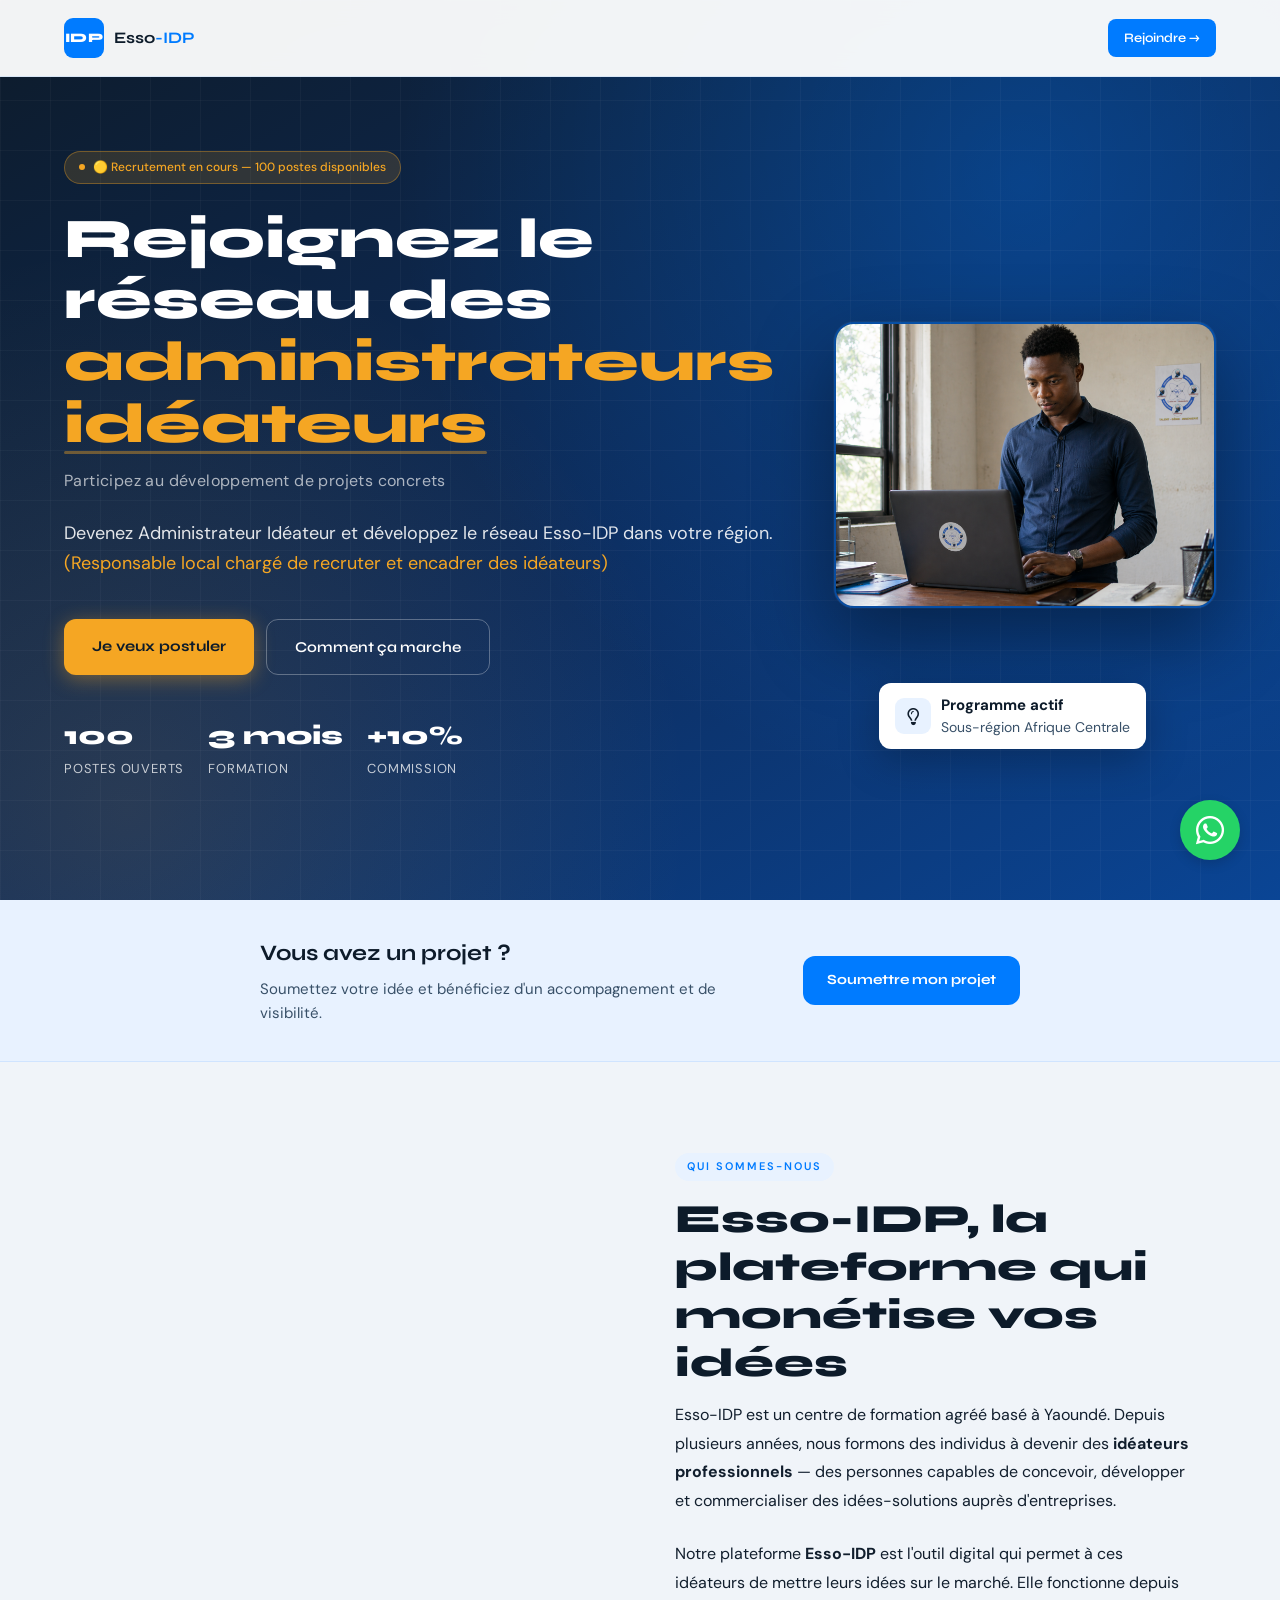
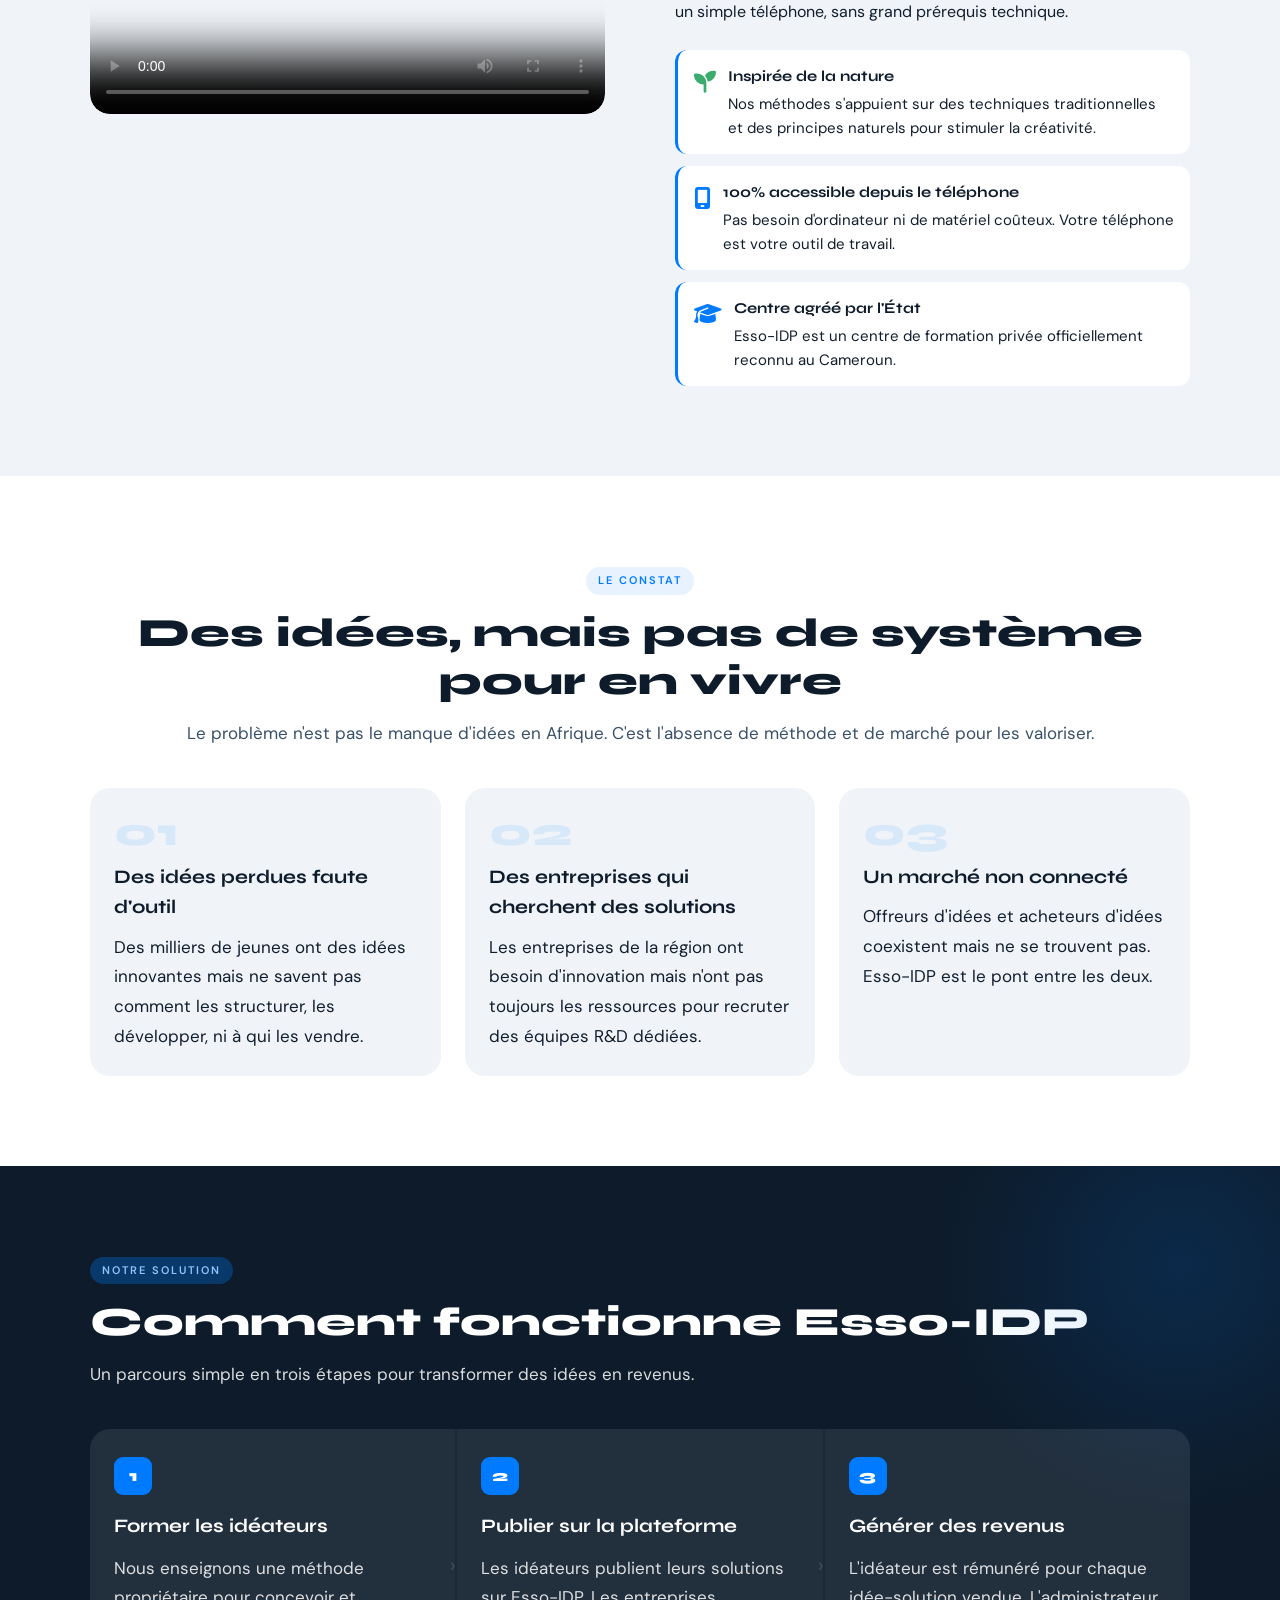
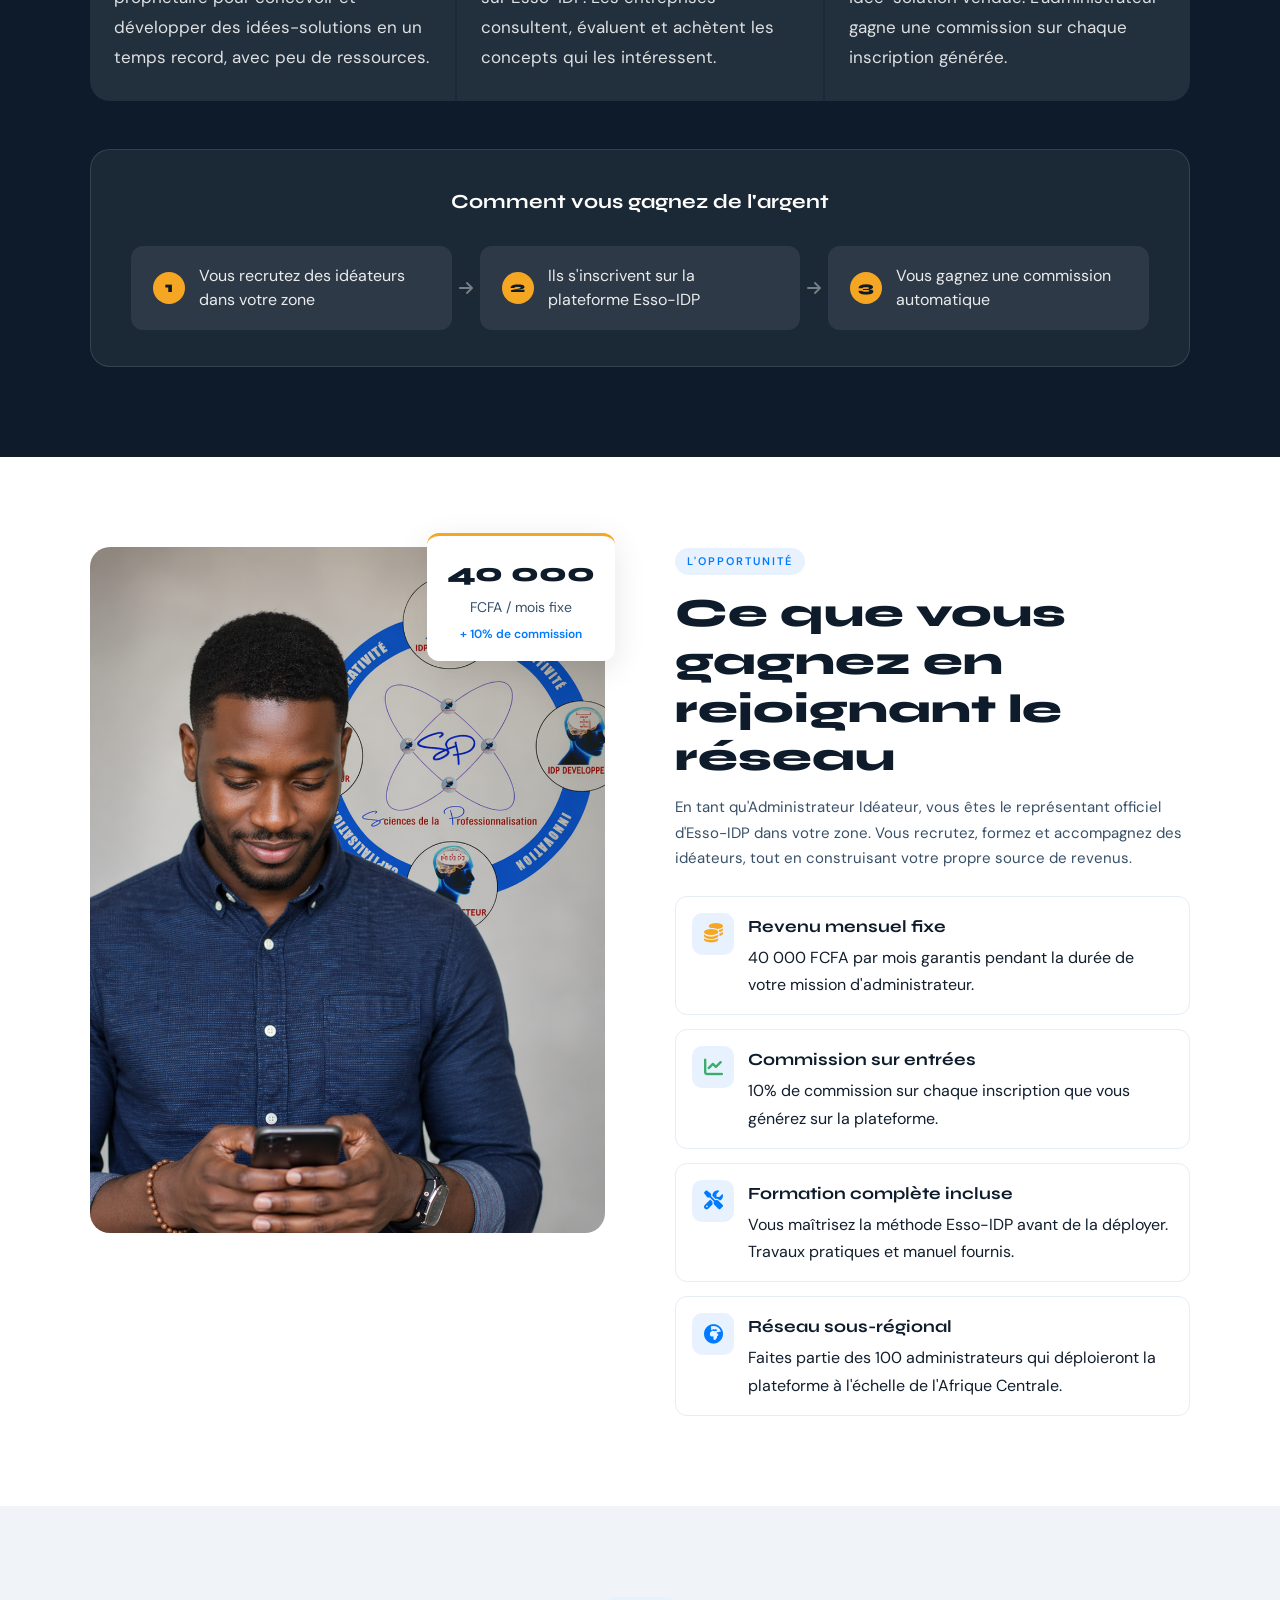
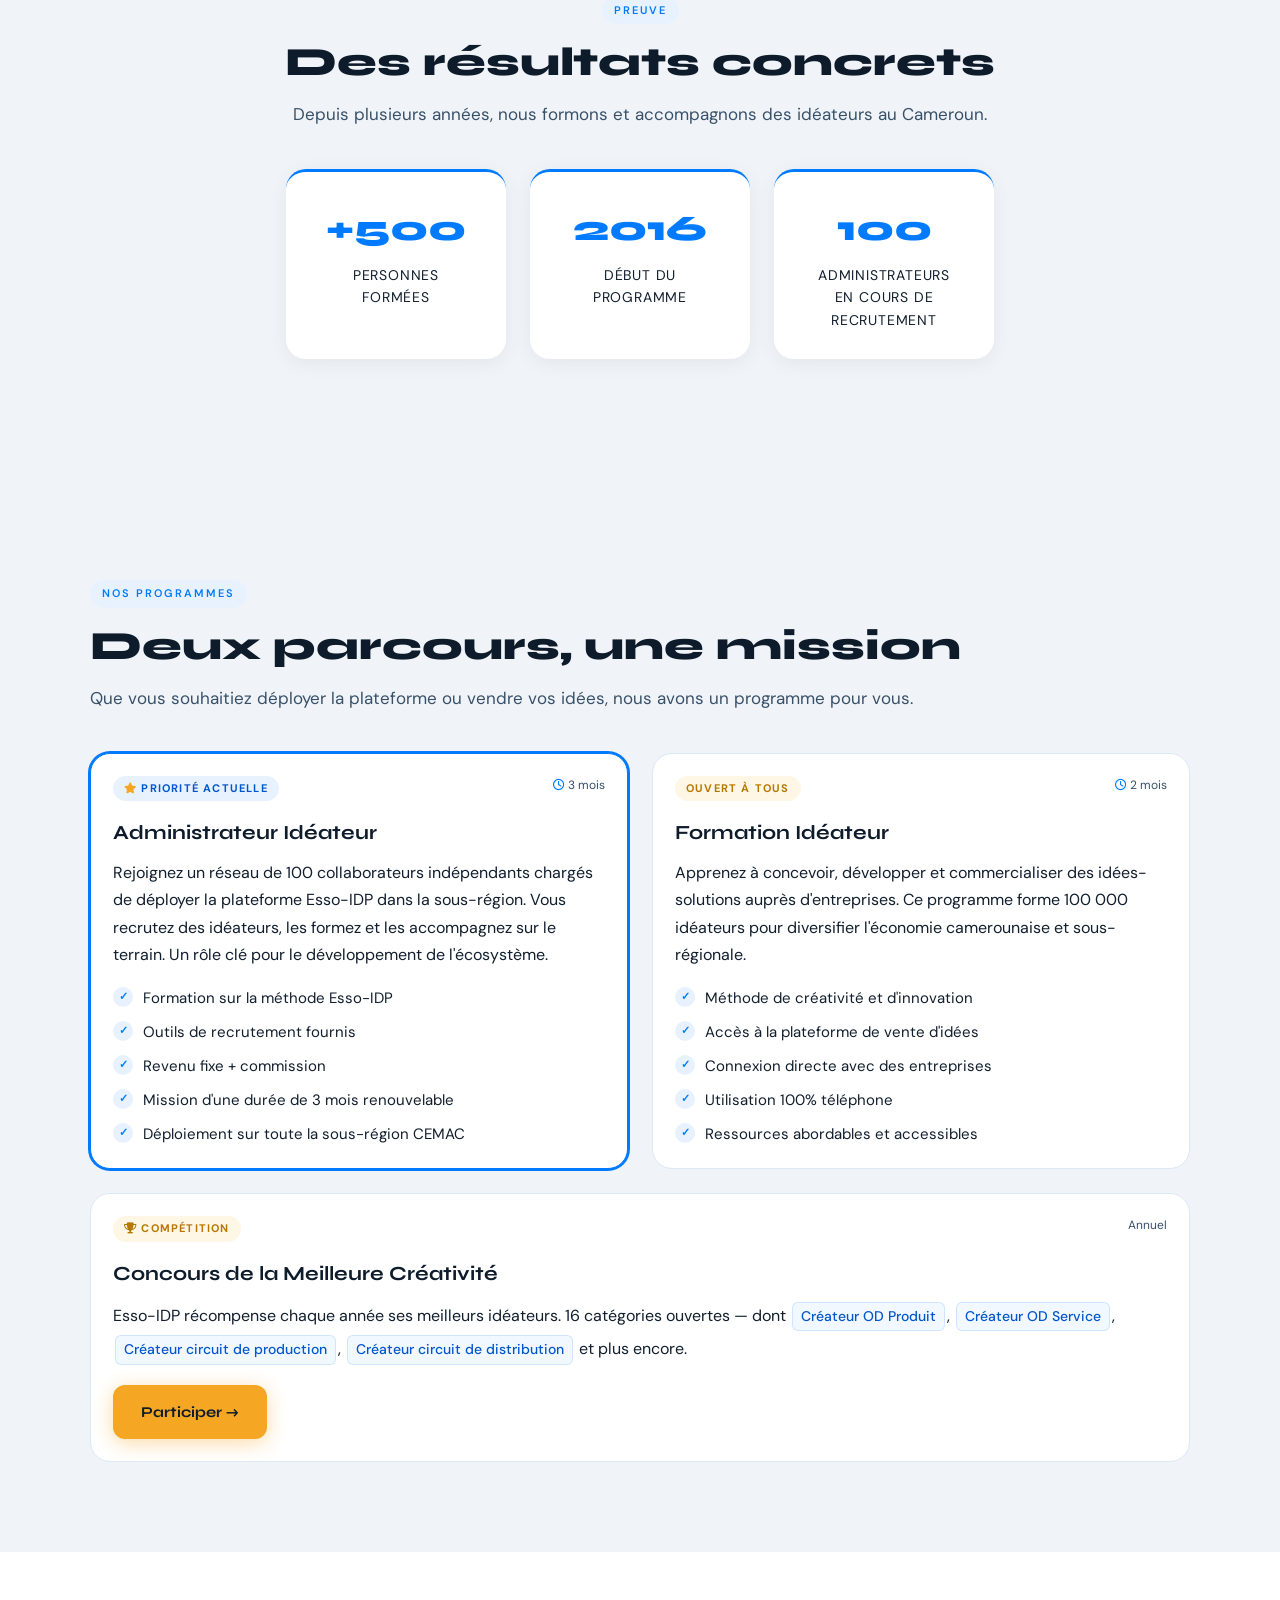
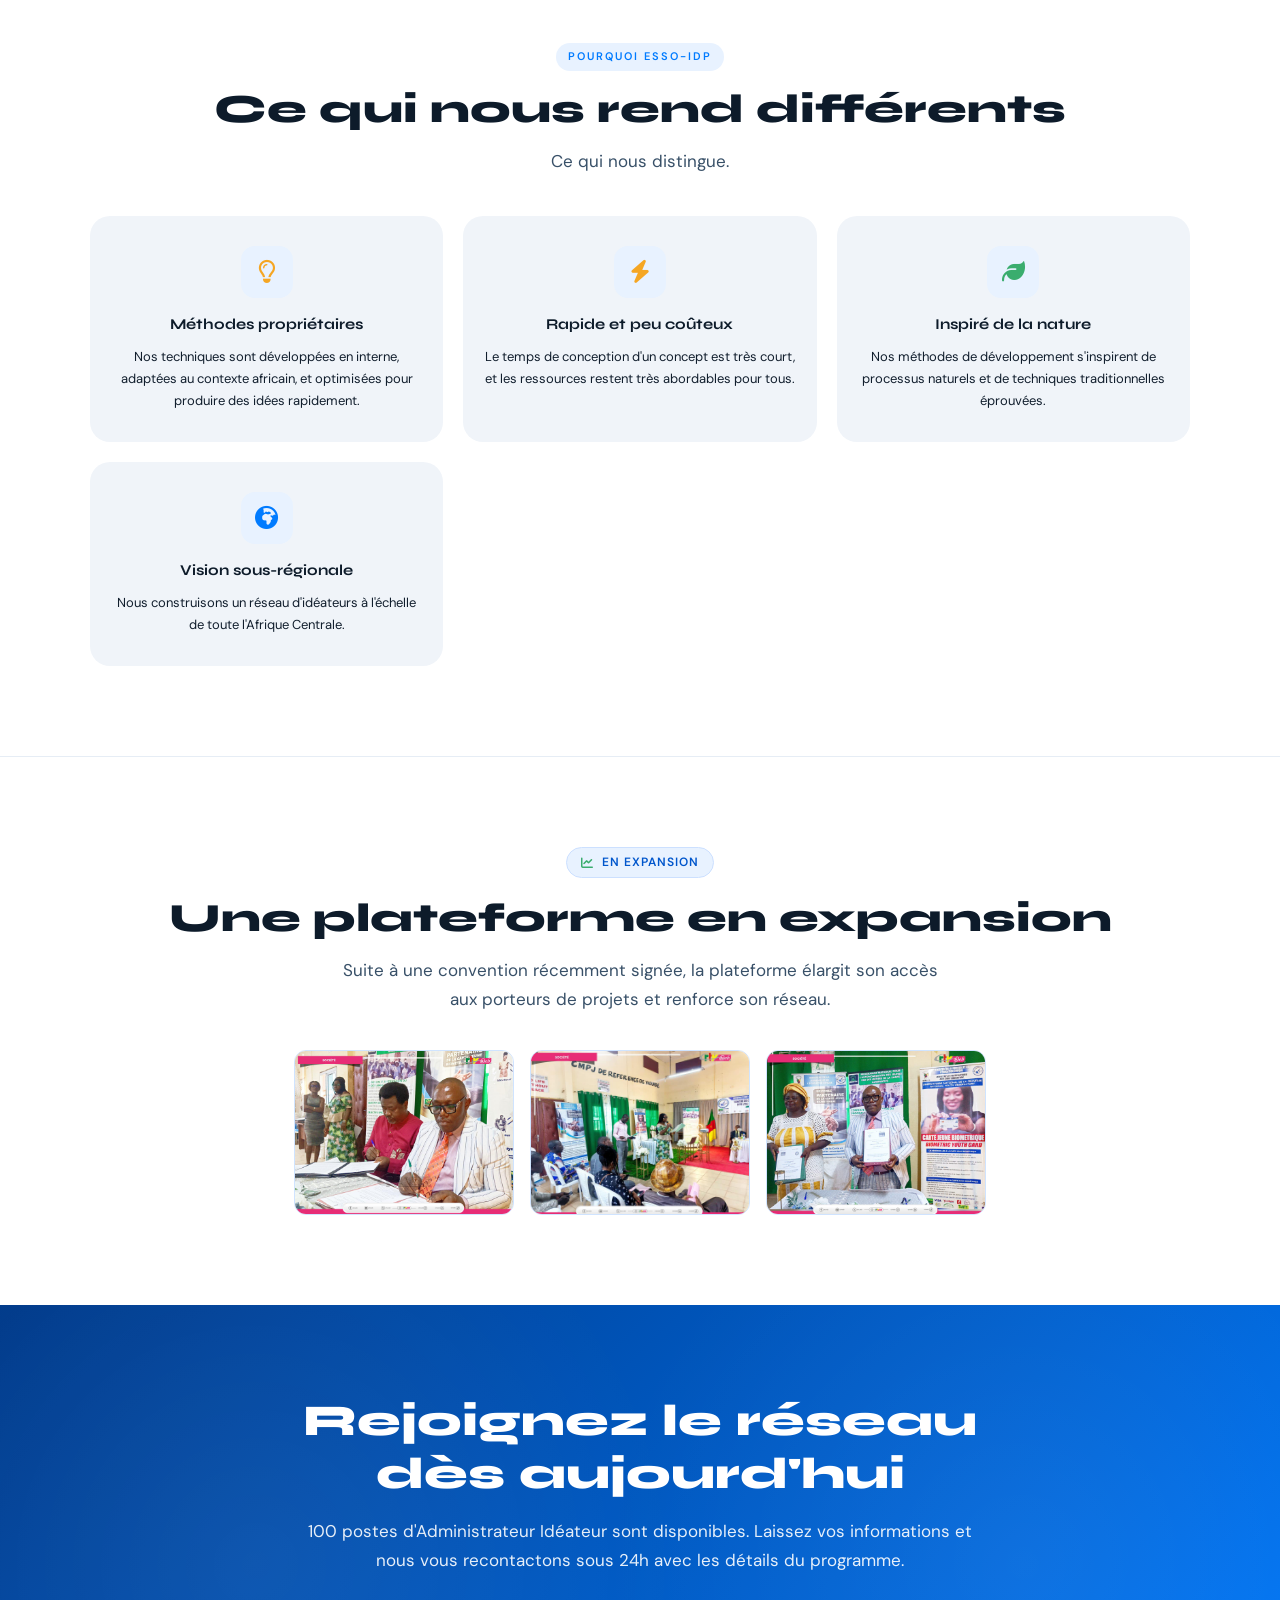
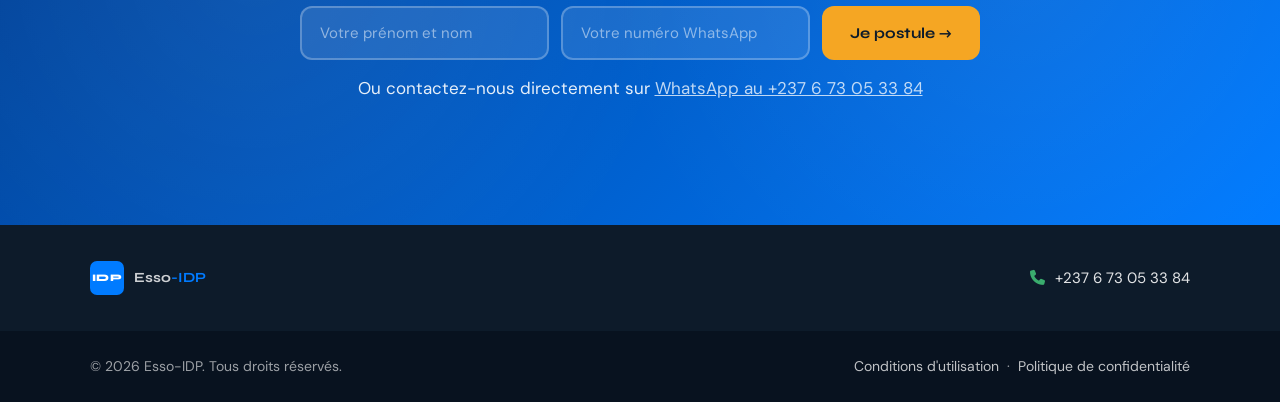
==== commit 0145d462: "feat: add responsive WhatsApp floating contact button to footer" ====
--- a/index.html
+++ b/index.html
@@ -1054,6 +1054,42 @@
       margin-bottom: 16px;
       text-transform: uppercase; letter-spacing: 1px;
     }
+
+    /* ── WHATSAPP FLOAT ────────────────────────────── */
+    .whatsapp-float {
+      position: fixed;
+      width: 60px;
+      height: 60px;
+      bottom: 40px;
+      right: 40px;
+      background-color: #25d366;
+      color: #FFF;
+      border-radius: 50px;
+      text-align: center;
+      font-size: 32px;
+      box-shadow: 0px 4px 12px rgba(0, 0, 0, 0.15);
+      z-index: 1000;
+      display: flex;
+      align-items: center;
+      justify-content: center;
+      text-decoration: none;
+      transition: transform 0.2s ease, background-color 0.2s ease, box-shadow 0.2s ease;
+    }
+    .whatsapp-float:hover {
+      background-color: #20b858;
+      transform: scale(1.05);
+      box-shadow: 0px 6px 16px rgba(0, 0, 0, 0.2);
+      color: #FFF;
+    }
+    @media (max-width: 768px) {
+      .whatsapp-float {
+        width: 54px;
+        height: 54px;
+        bottom: 24px;
+        right: 24px;
+        font-size: 28px;
+      }
+    }
   </style>
 </head>
 <body>
@@ -1551,6 +1587,11 @@
   </div>
 </footer>
 
+<!-- WHATSAPP FLOAT -->
+<a href="https://wa.me/237673053384?text=Bonjour%2C%20je%20souhaite%20rejoindre%20le%20r%C3%A9seau%20en%20tant%20qu%E2%80%99administrateur.%20Pouvez-vous%20m%E2%80%99expliquer%20les%20prochaines%20%C3%A9tapes%20%3F" class="whatsapp-float" target="_blank" rel="noopener">
+  <i class="fa-brands fa-whatsapp"></i>
+</a>
+
 </body>
 <script>
   (function () {
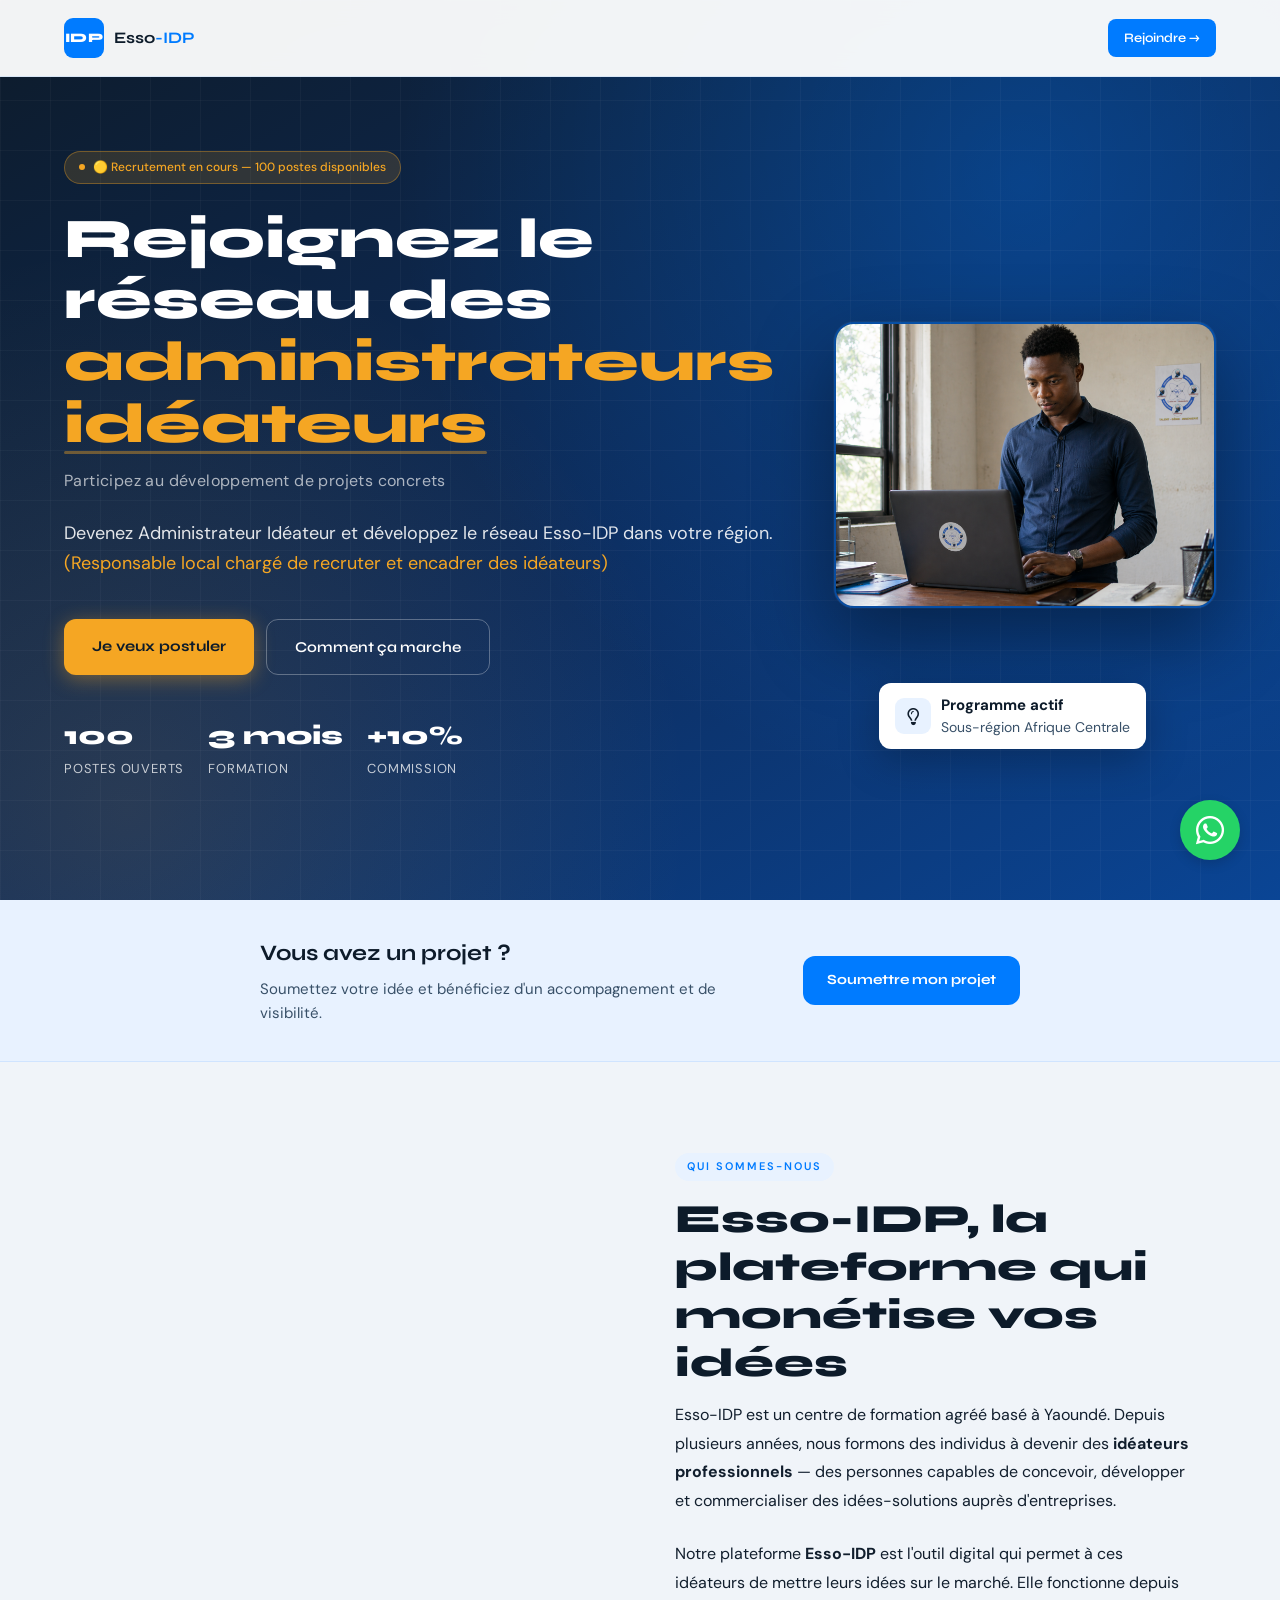
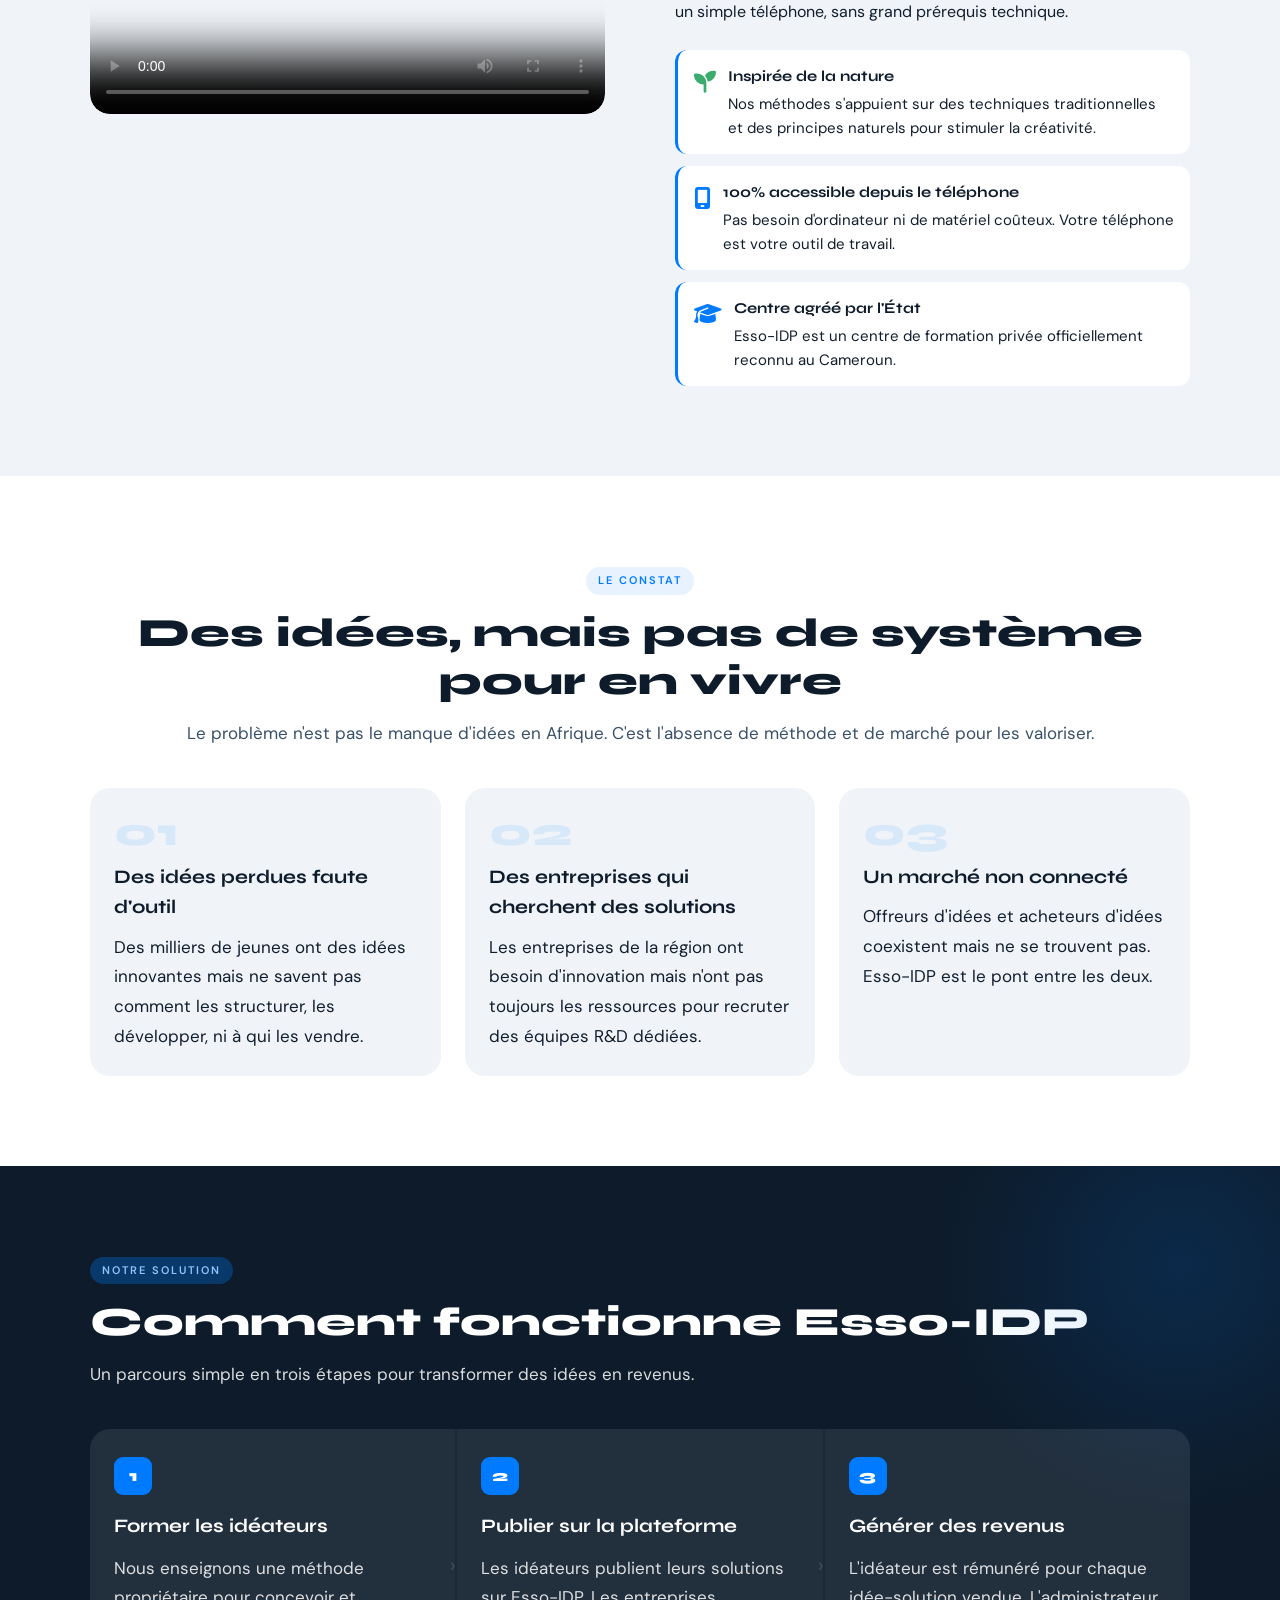
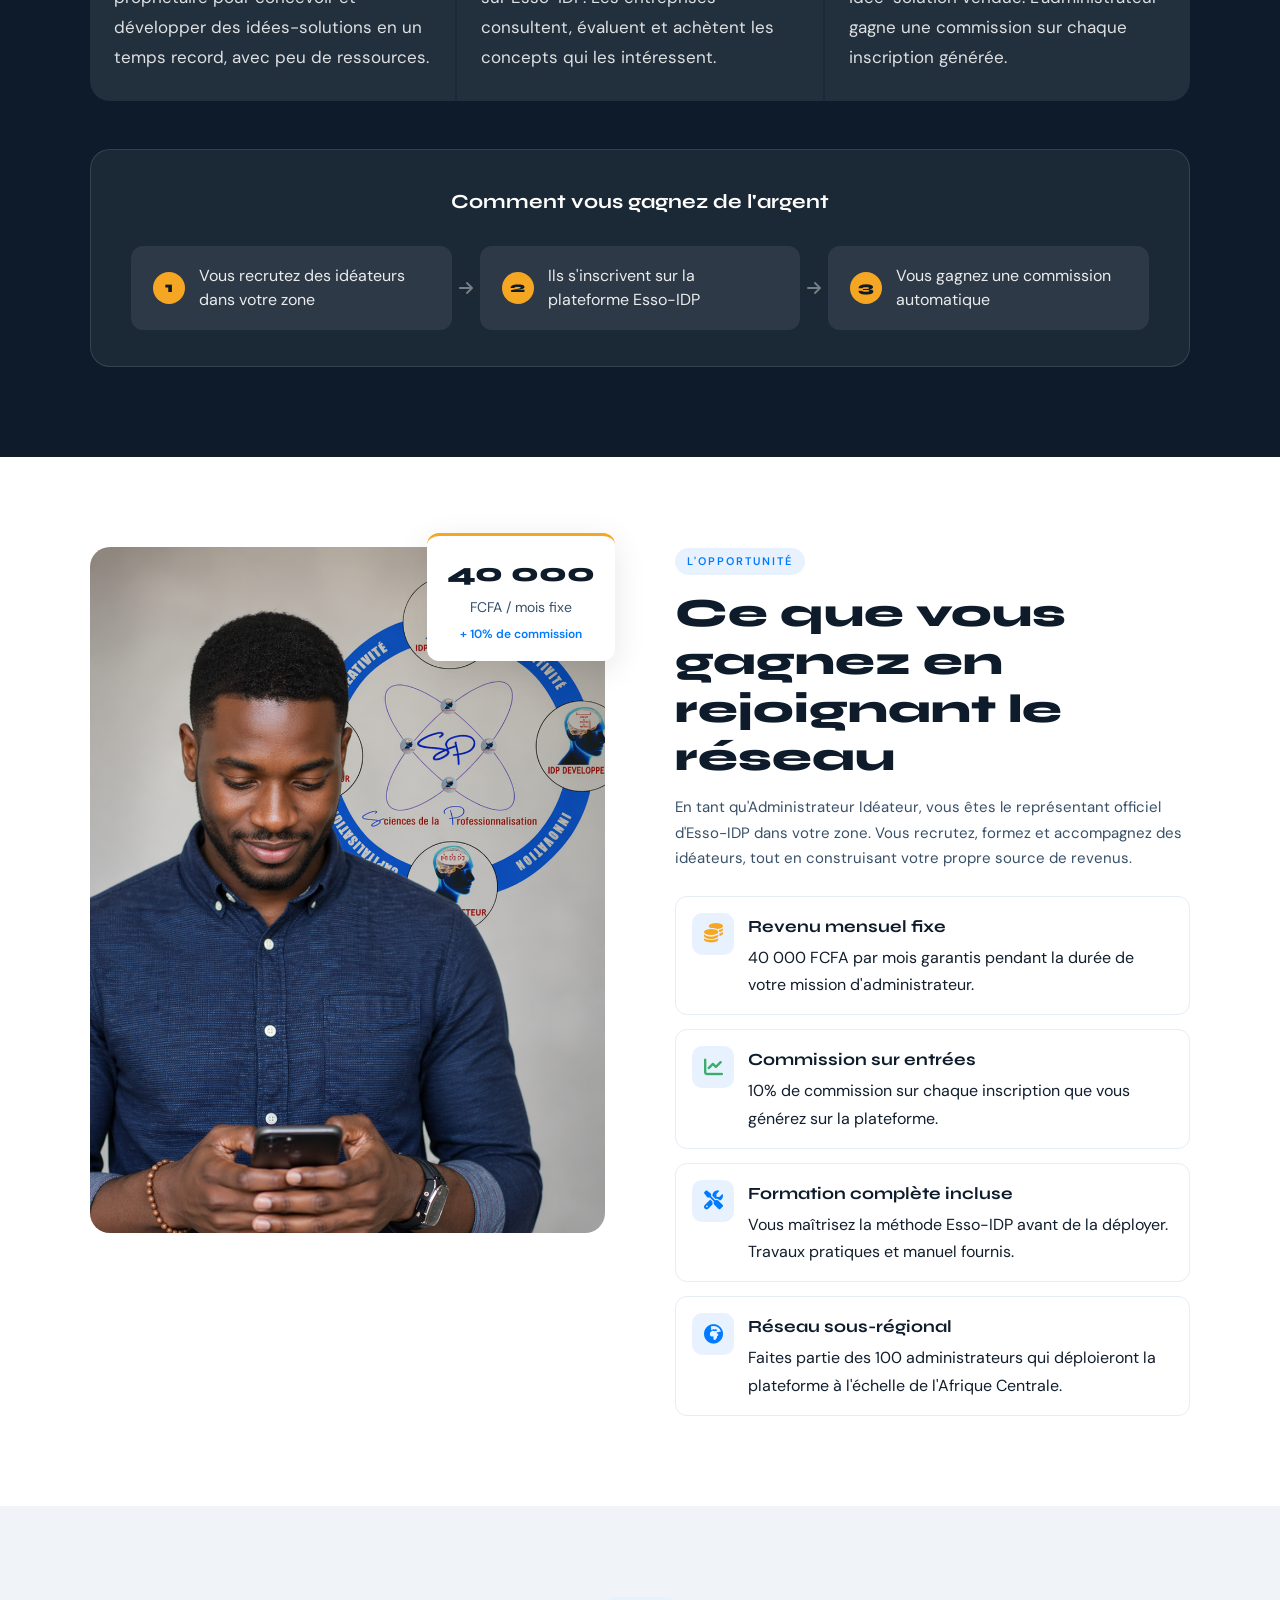
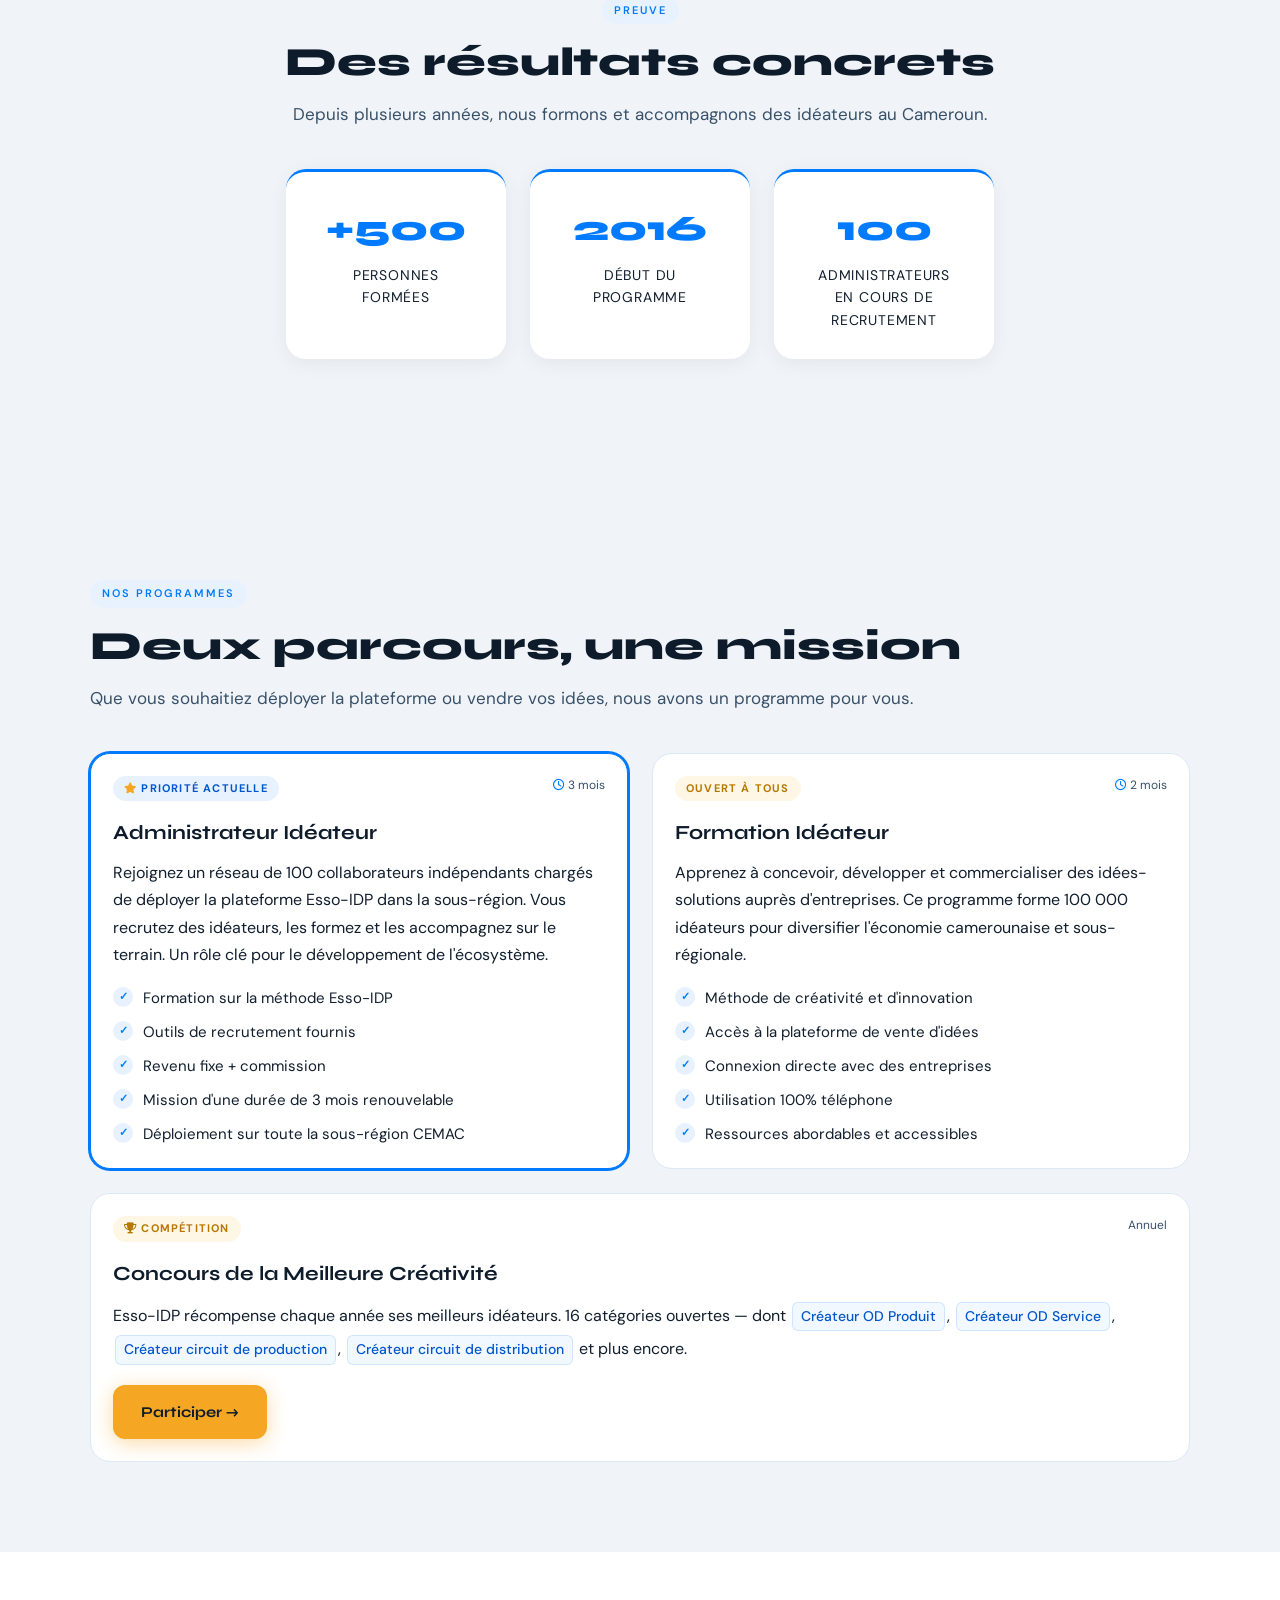
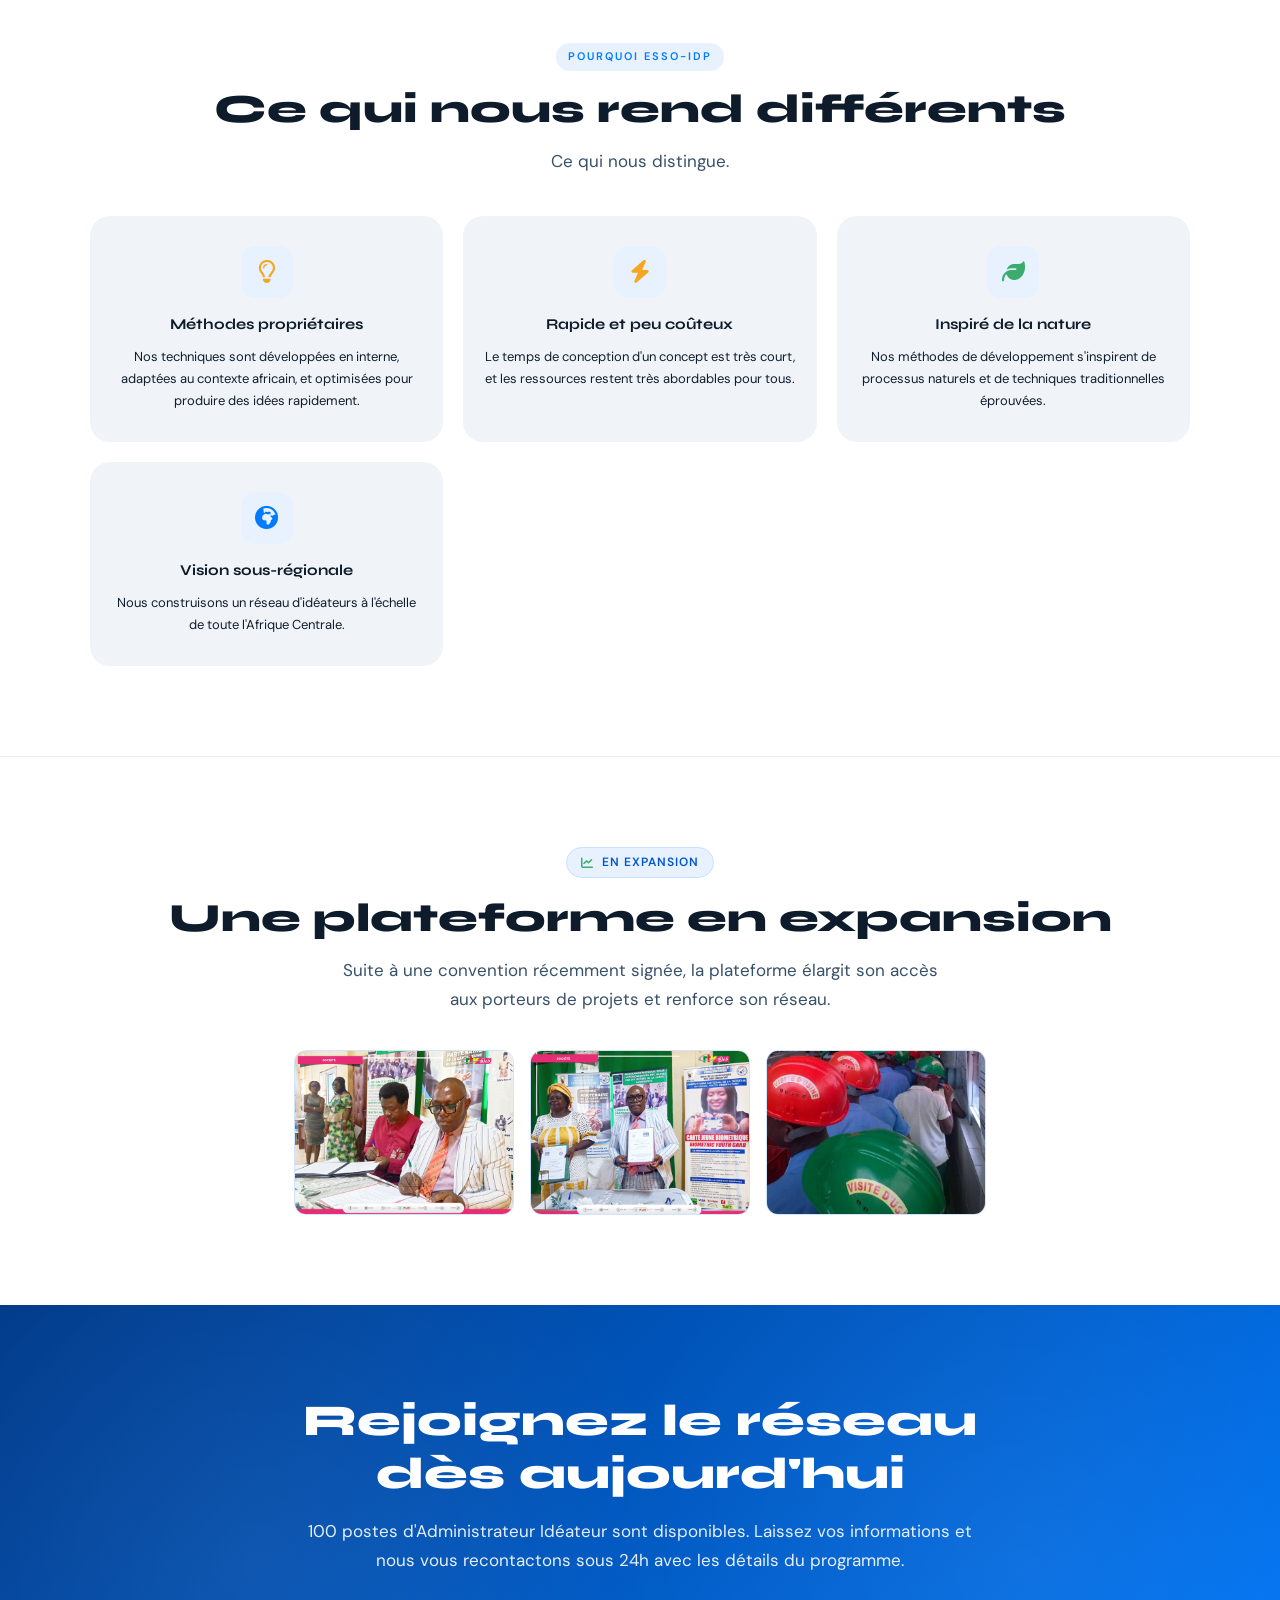
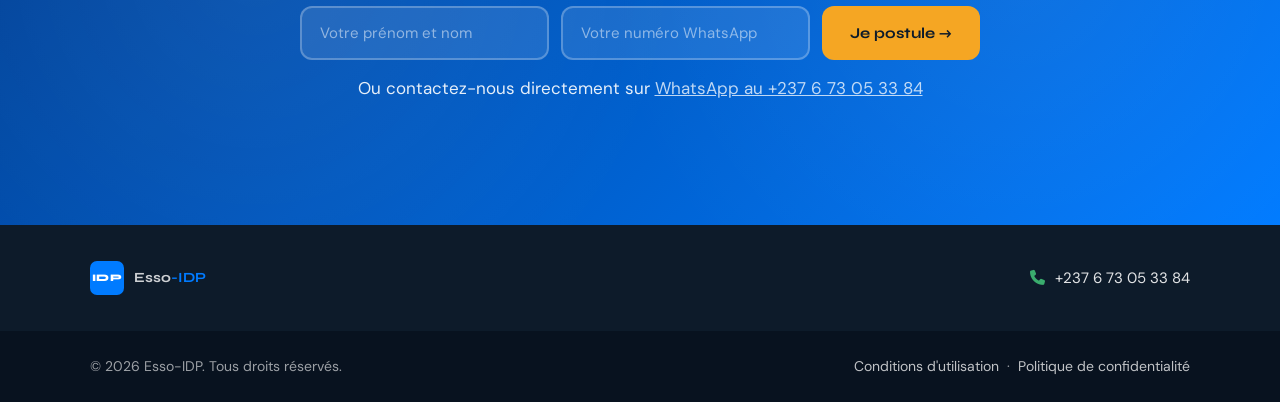
==== commit 46bd20c9: "feat: update client project images and add usine-visit.jpg to gallery" ====
--- a/index.html
+++ b/index.html
@@ -1512,11 +1512,11 @@
   
       </div>
       <div class="expansion-photo">
-       <img src="images/reunion.jpg" alt="Équipe Esso-IDP en réunion">
+       <img src="images/showing.jpg" alt="Équipe Esso-IDP en réunion">
      
       </div>
       <div class="expansion-photo">
-          <img src="/images/showing.jpg" alt="Porteur de projet accompagné">
+          <img src="/images/usine-visit.jpg" alt="Porteur de projet accompagné">
       </div>
     </div>
   </div>
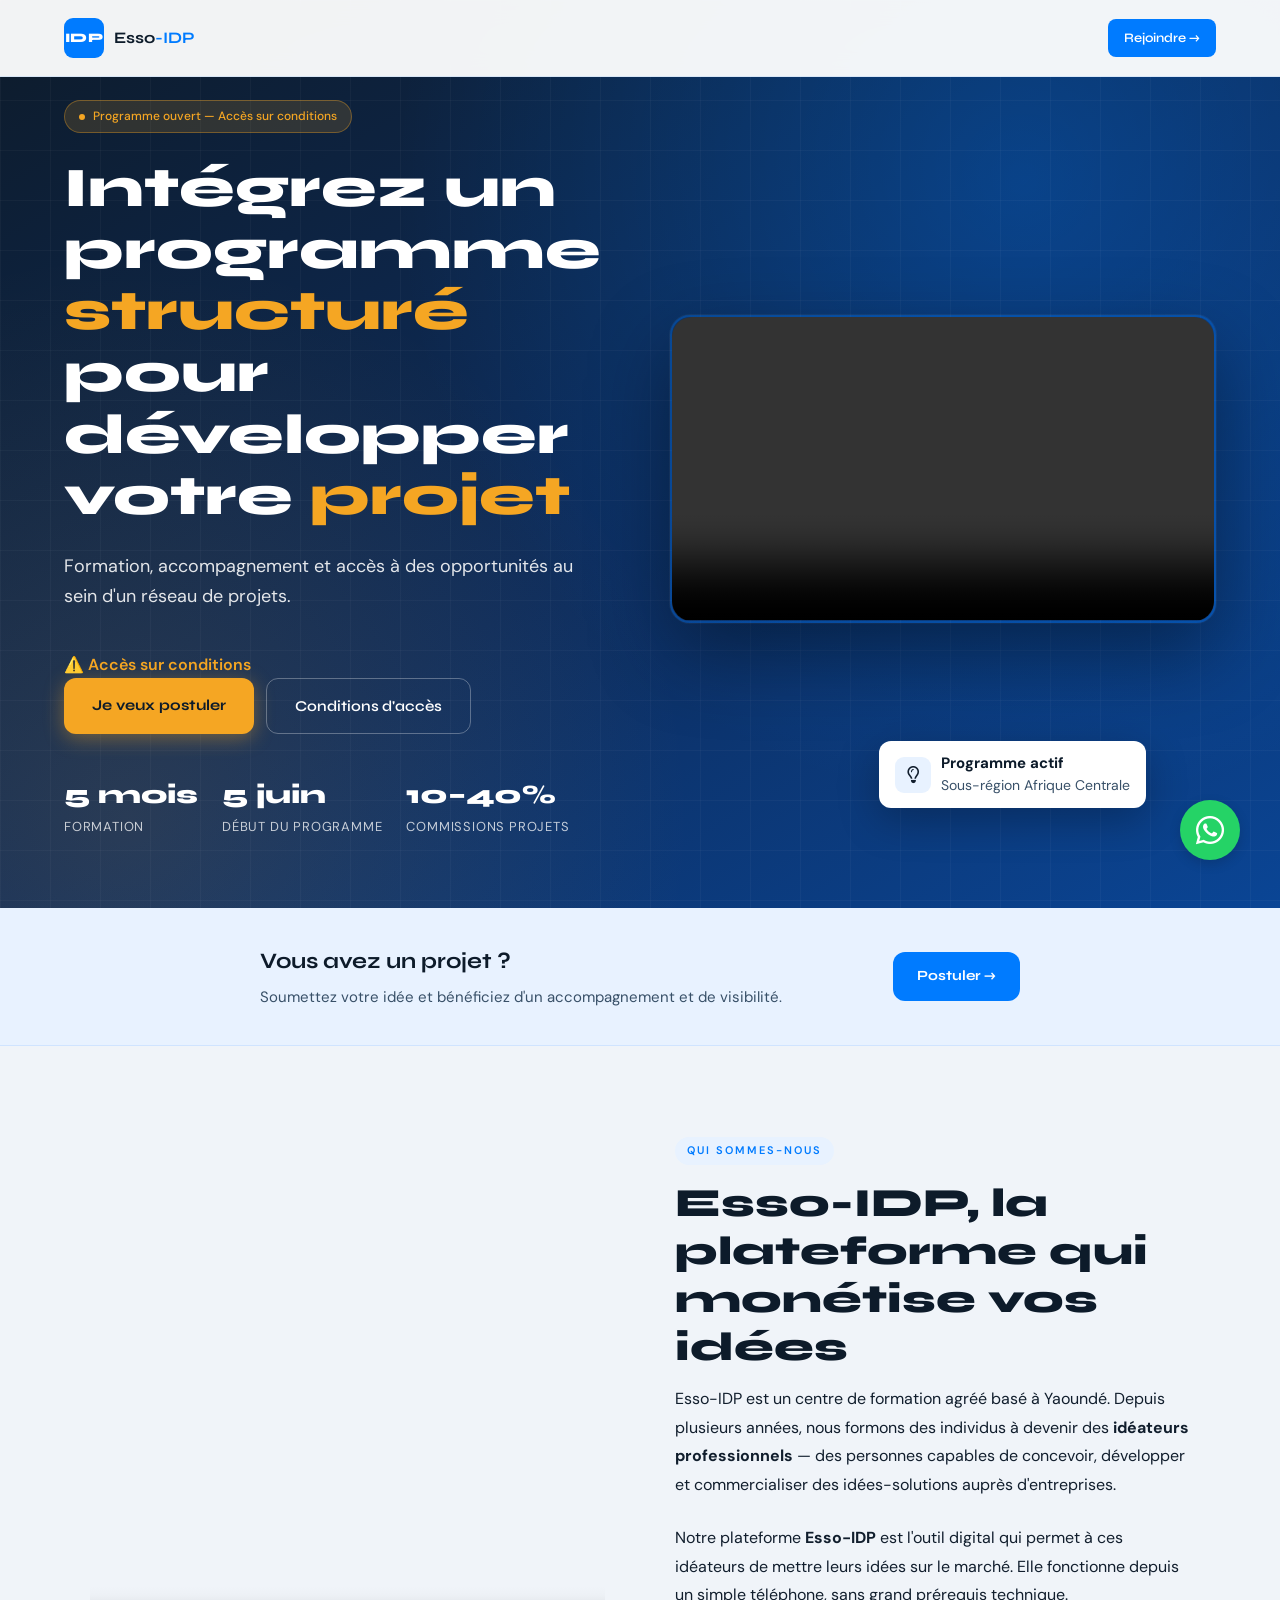
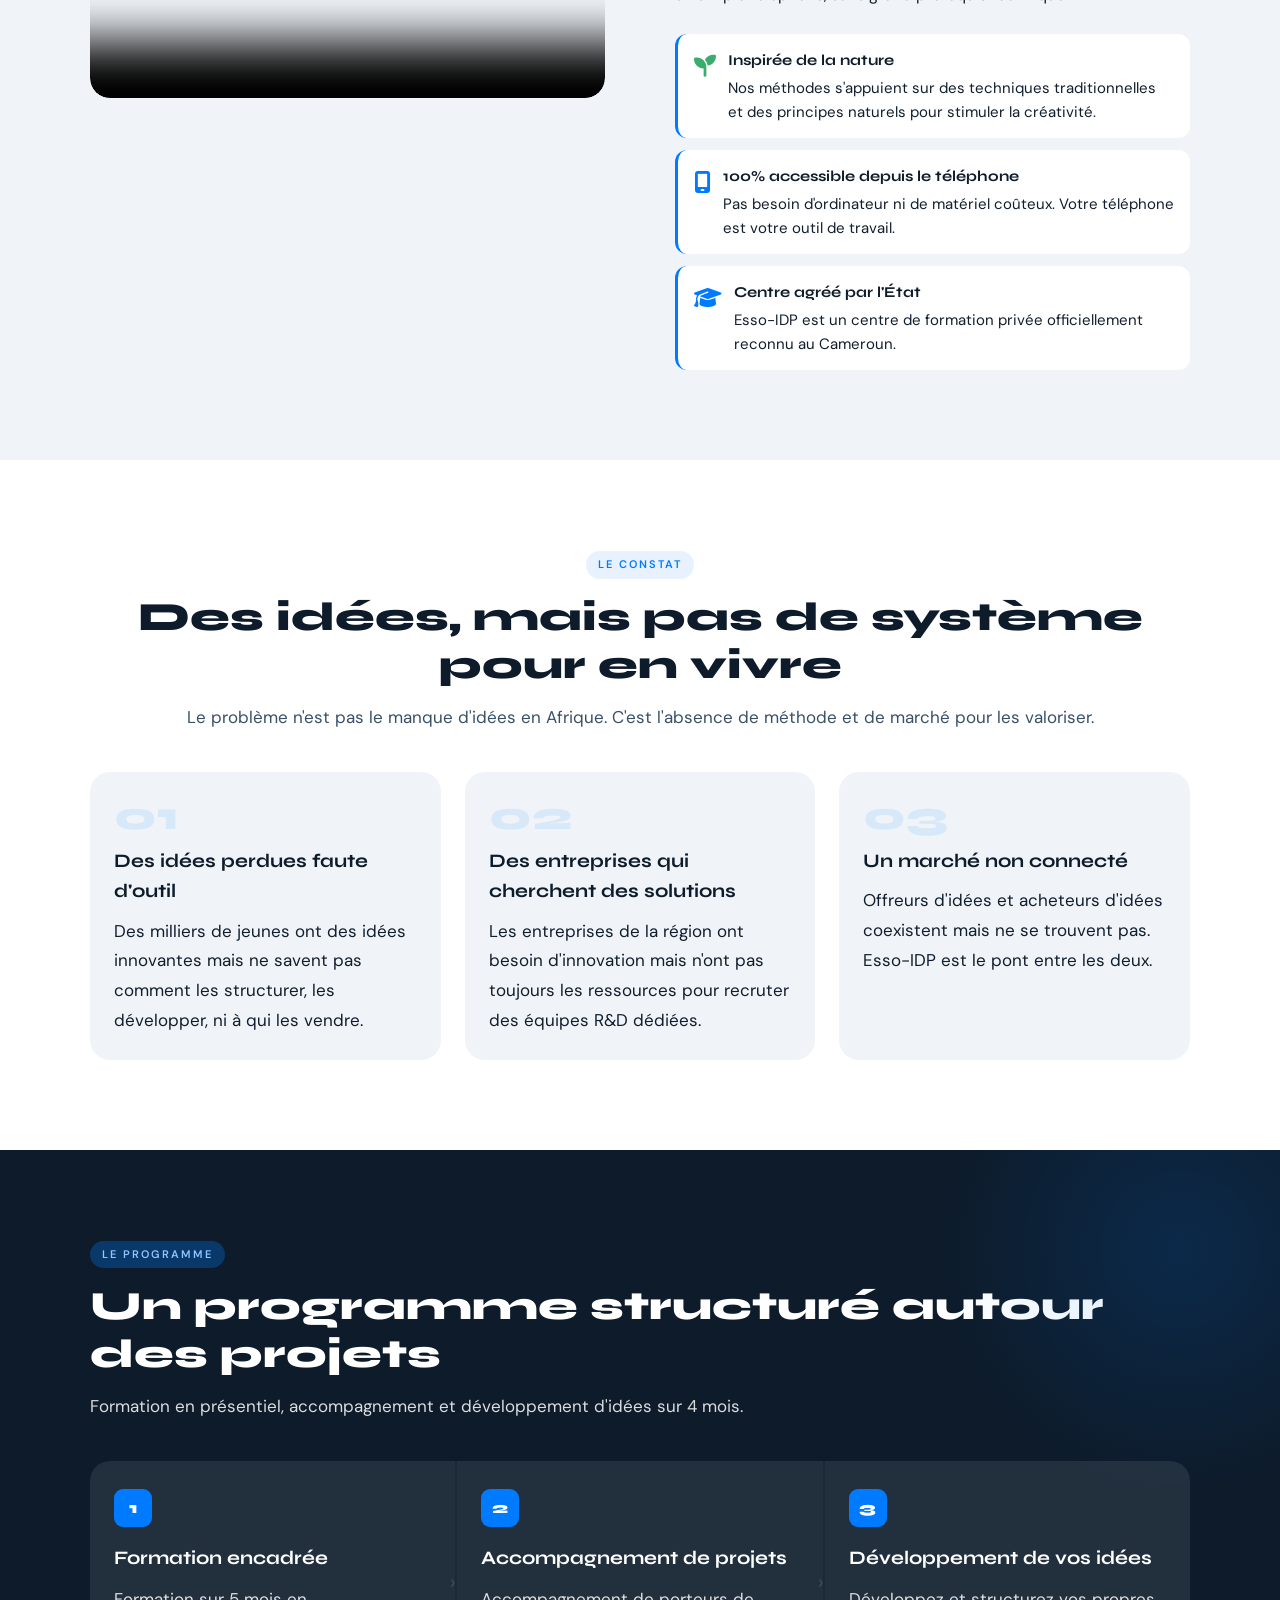
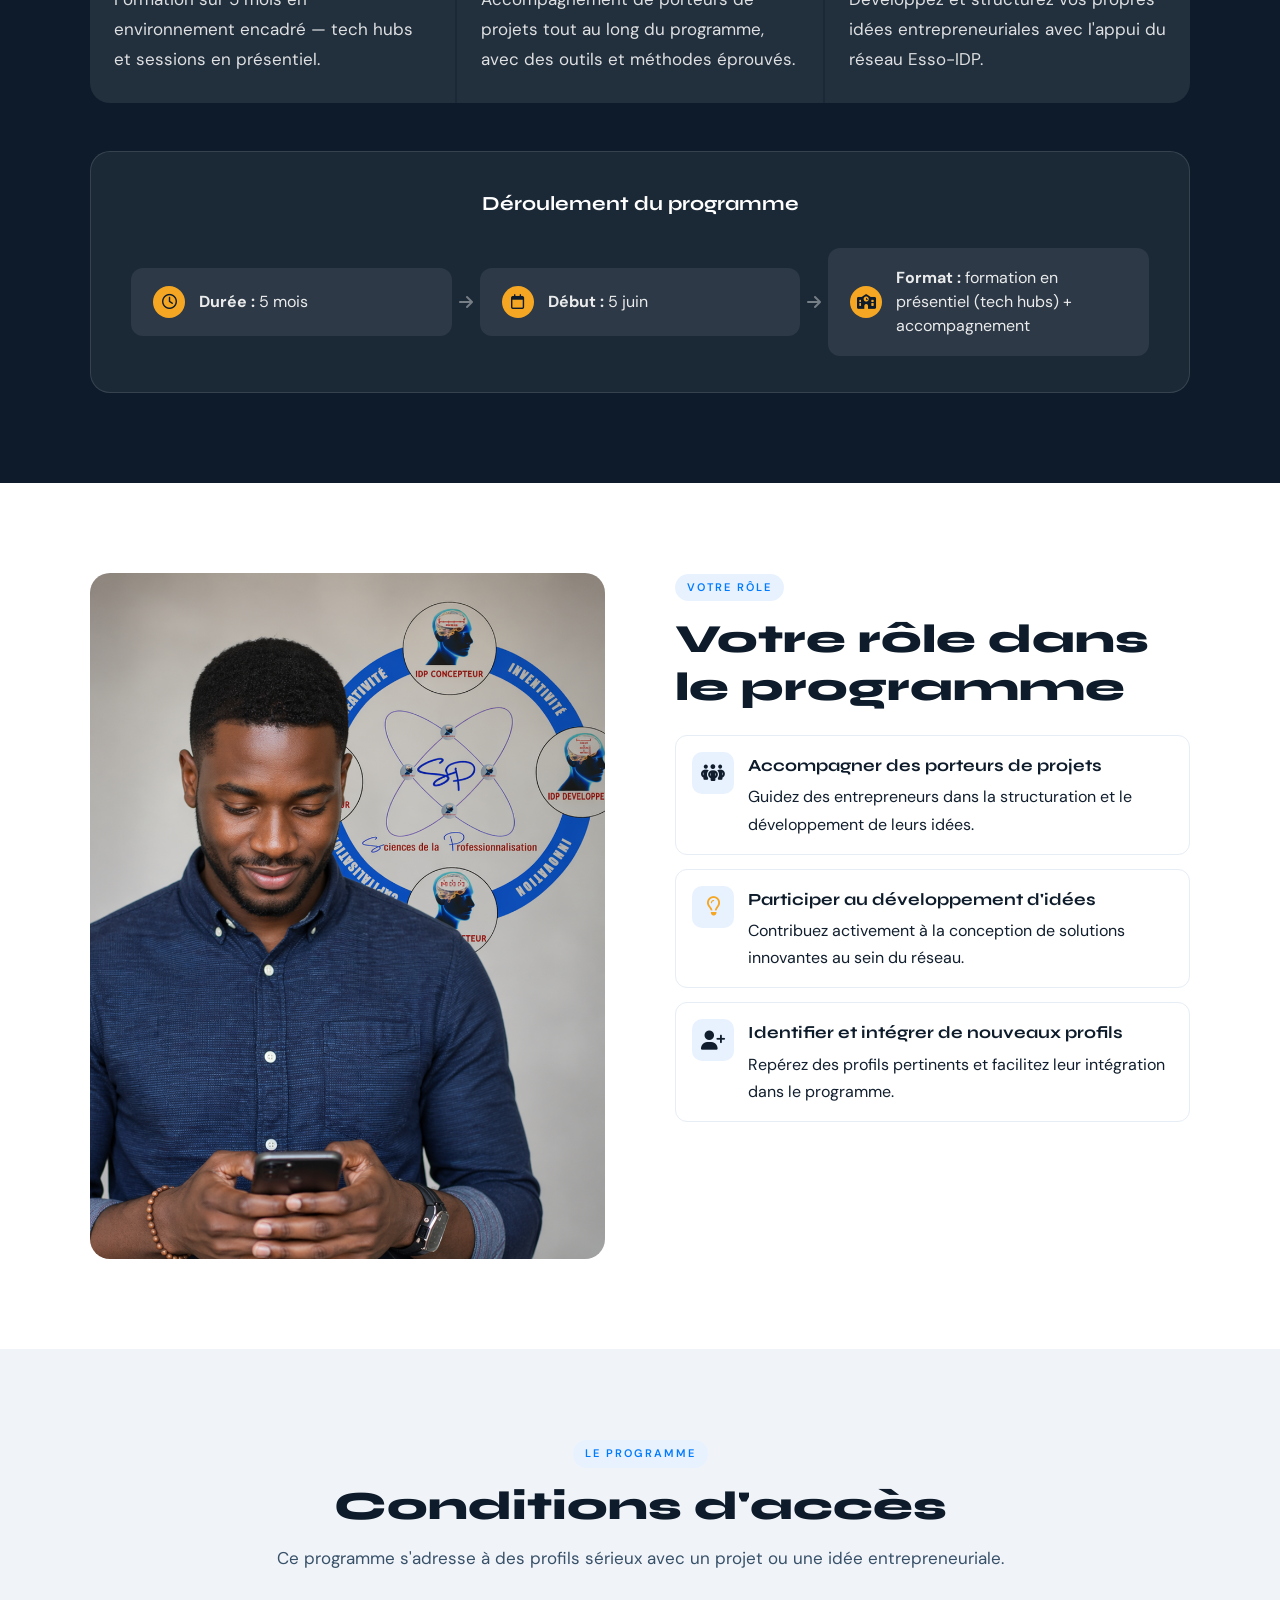
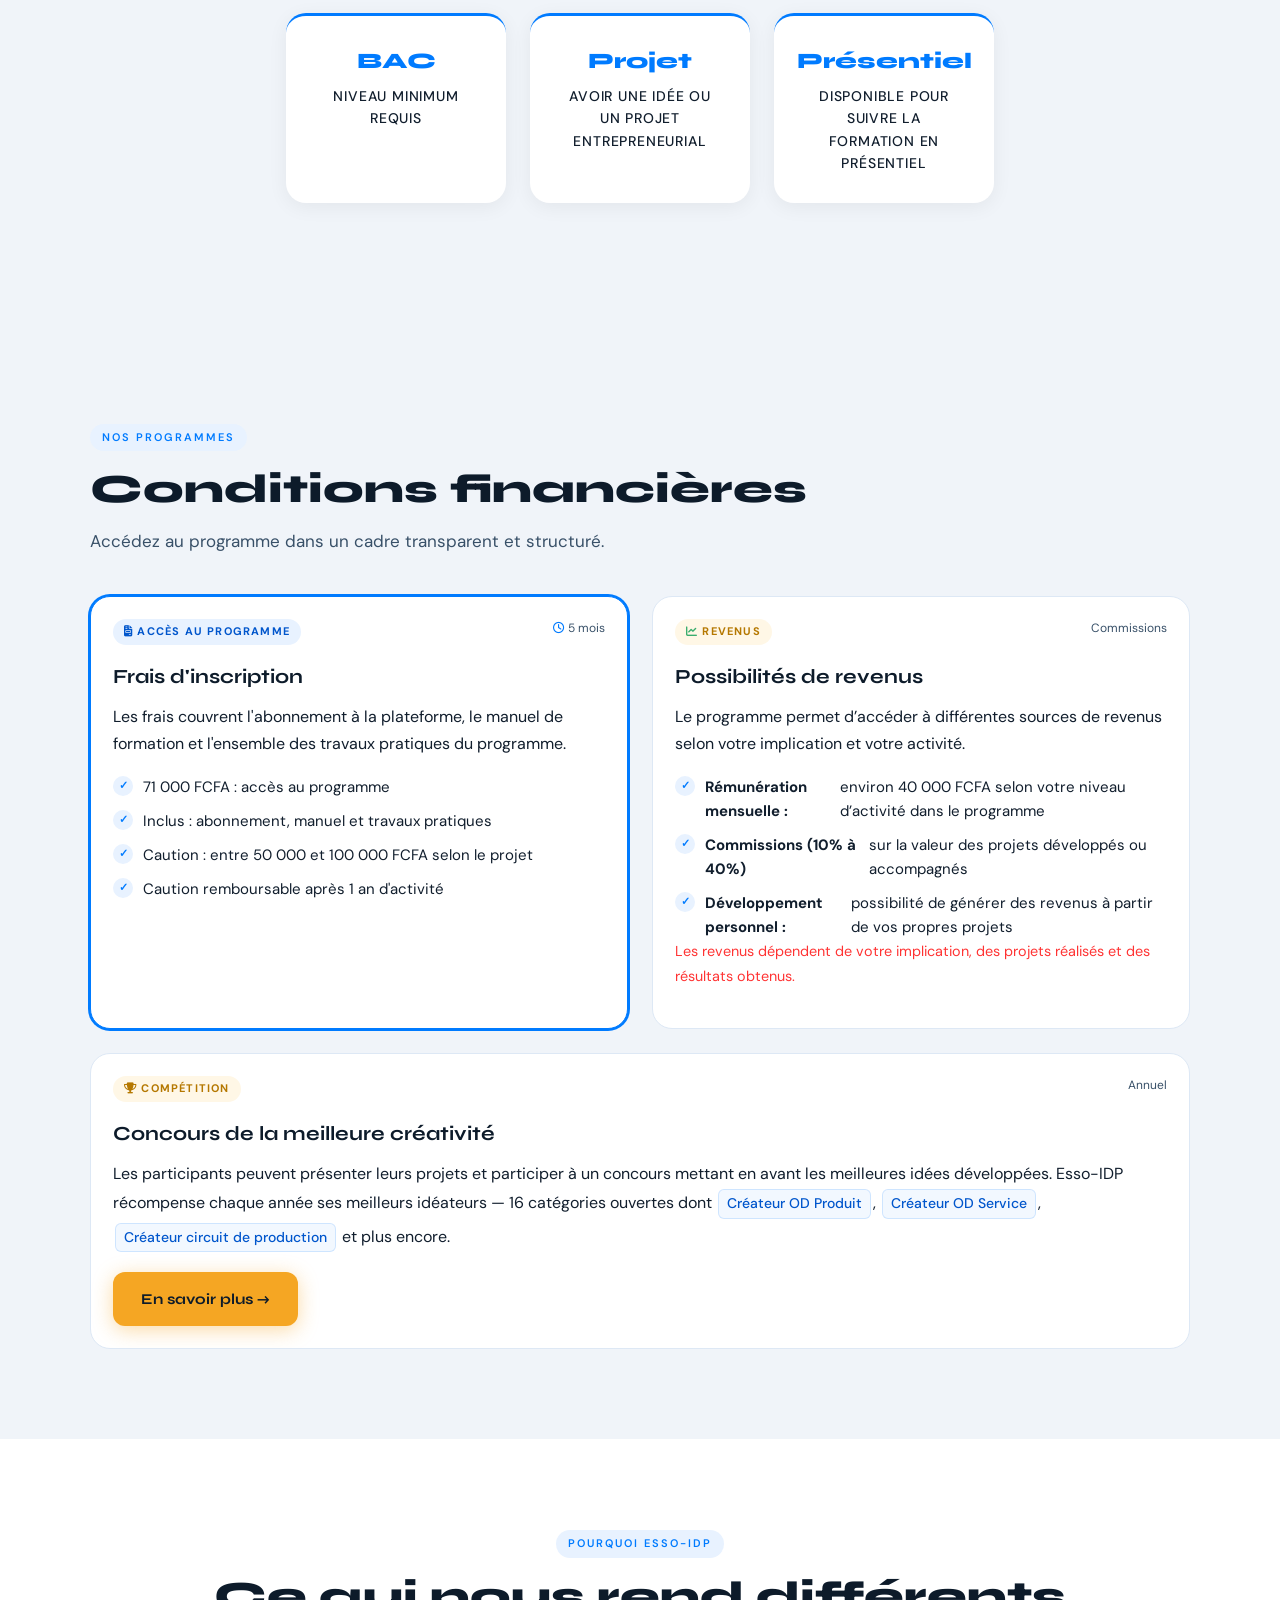
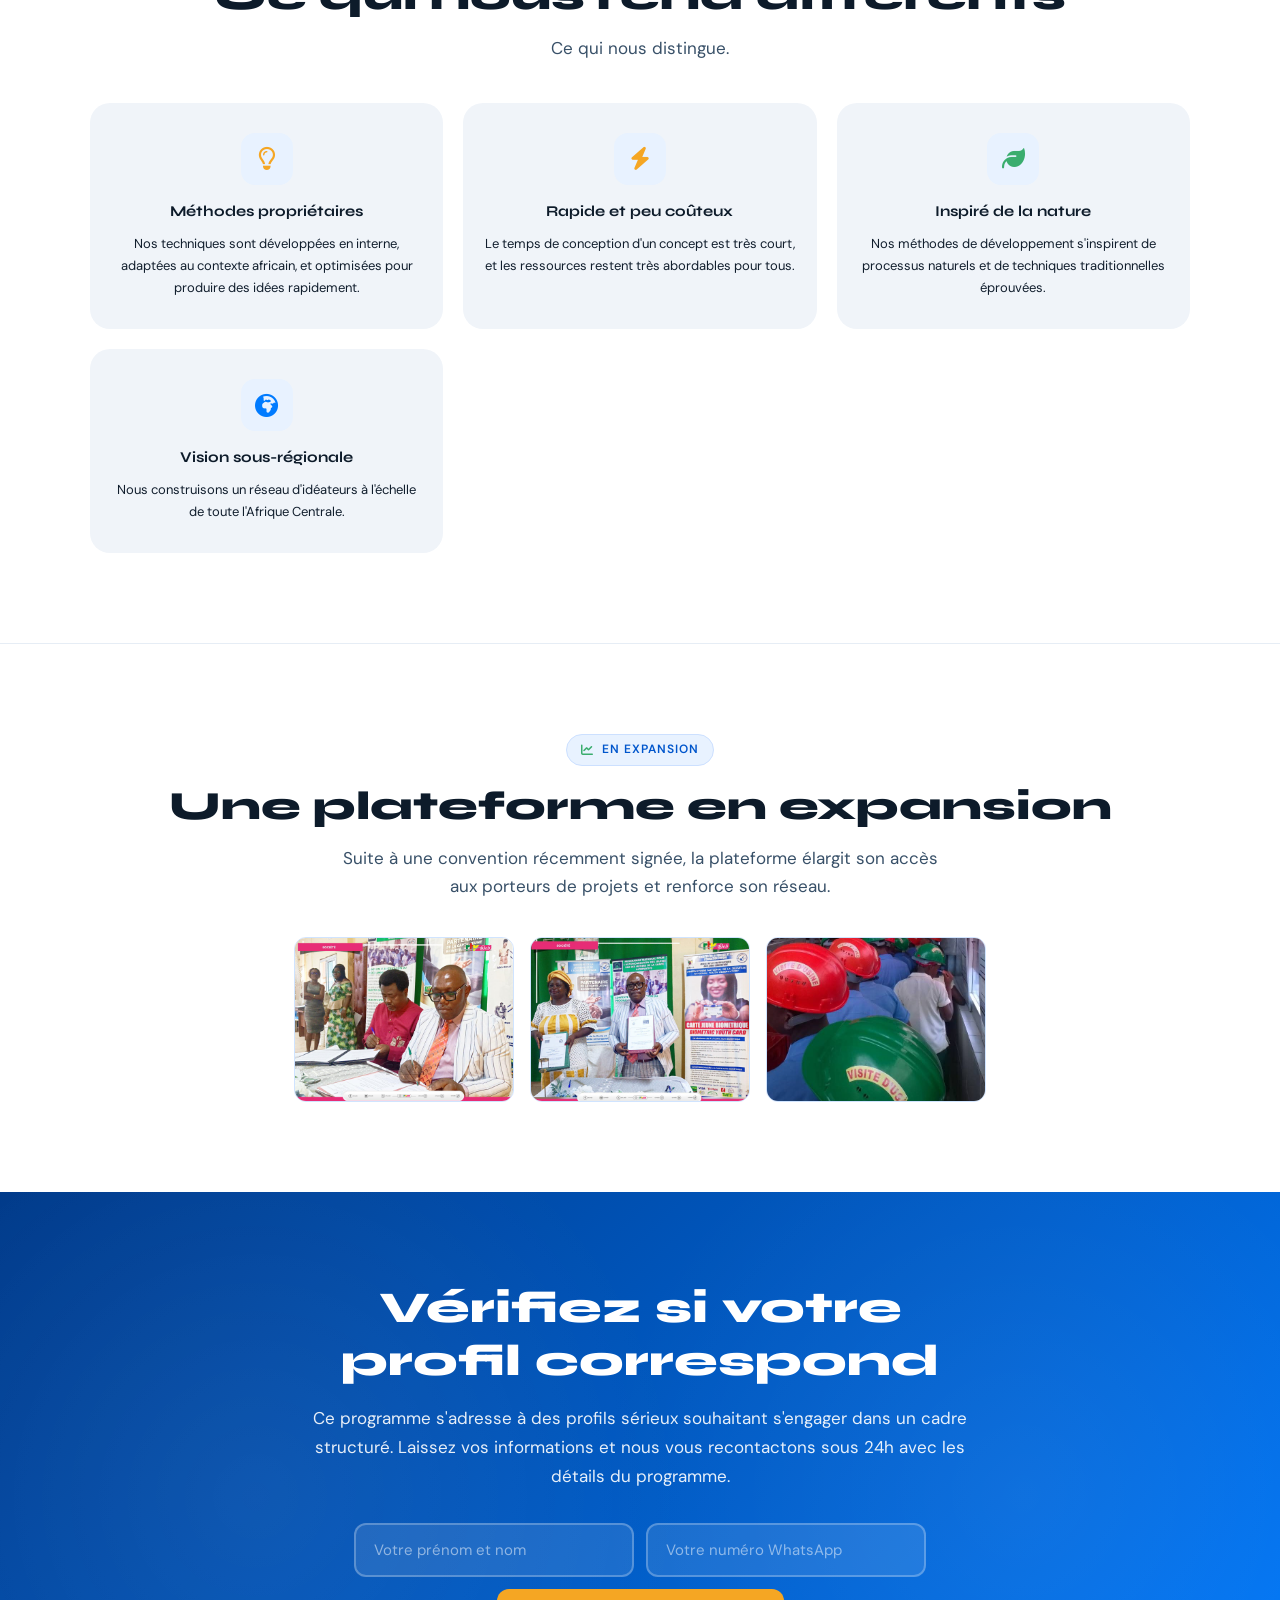
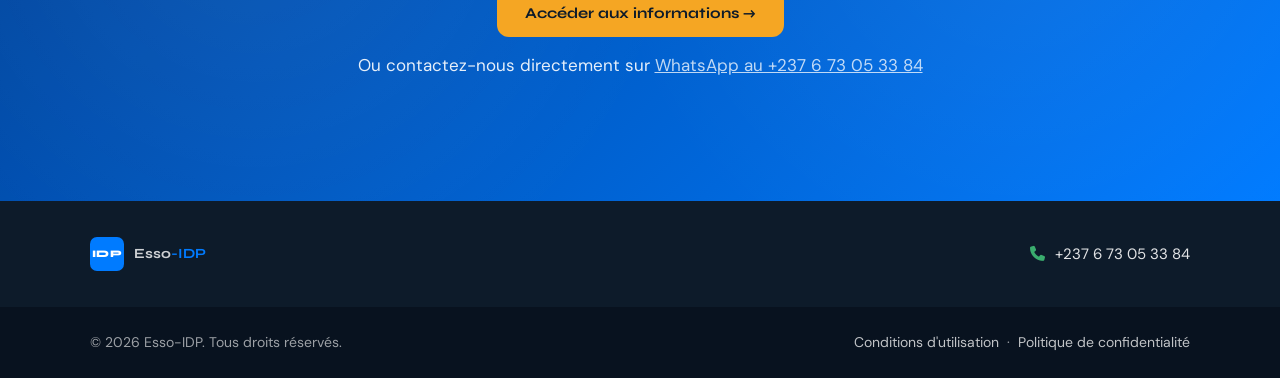
==== commit 82511e34: "feat: rebrand landing page to focus on project training program and integrate promotional video" ====
--- a/index.html
+++ b/index.html
@@ -3,10 +3,10 @@
 <head>
   <meta charset="UTF-8" />
   <meta name="viewport" content="width=device-width, initial-scale=1.0" />
-  <title>Esso-IDP | Rejoignez le Réseau des Administrateurs Idéateurs</title>
+  <title>Esso-IDP | Programme de formation et projets</title>
   <!-- Social preview metadata -->
-  <meta property="og:title" content="Esso‑IDP — Rejoignez le réseau" />
-  <meta property="og:description" content="Rejoignez le réseau Esso‑IDP et gagnez 40 000 FCFA/mois + commissions." />
+  <meta property="og:title" content="Esso‑IDP — Programme de formation et projets" />
+  <meta property="og:description" content="Intégrez un programme structuré pour développer votre projet et accéder à des opportunités." />
   <meta property="og:type" content="website" />
   <meta property="og:url" content="https://esso-idp.vercel.app/" />
   <meta property="og:image" content="https://esso-idp.vercel.app/images/logo.jpg" />
@@ -15,8 +15,8 @@
   <meta property="og:image:width" content="1200" />
   <meta property="og:image:height" content="630" />
   <meta name="twitter:card" content="summary_large_image" />
-  <meta name="twitter:title" content="Esso‑IDP — Rejoignez le réseau" />
-  <meta name="twitter:description" content="Rejoignez le réseau Esso‑IDP et gagnez 40 000 FCFA/mois + commissions." />
+  <meta name="twitter:title" content="Esso‑IDP — Programme de formation et projets" />
+  <meta name="twitter:description" content="Programme de formation et accompagnement pour développer des projets et accéder à des opportunités." />
   <meta name="twitter:image" content="https://esso-idp.vercel.app/images/logo.jpg" />
   <meta name="twitter:image:alt" content="Esso‑IDP logo" />
   <link rel="apple-touch-icon" href="https://esso-idp.vercel.app/images/logo.jpg">
@@ -1102,7 +1102,7 @@
     </div>
     <span class="logo-text">Esso<span>-IDP</span></span>
   </div>
-  <a href="https://wa.me/237673053384?text=Bonjour%2C%20je%20souhaite%20rejoindre%20le%20r%C3%A9seau%20en%20tant%20qu%E2%80%99administrateur.%20Pouvez-vous%20m%E2%80%99expliquer%20les%20prochaines%20%C3%A9tapes%20%3F" class="nav-cta" target="_blank" rel="noopener">Rejoindre →</a>
+  <a href="https://wa.me/237673053384?text=Bonjour%2C%20je%20souhaite%20avoir%20les%20informations%20sur%20le%20programme%20Esso-IDP%20et%20comprendre%20les%20conditions%20d%27int%C3%A9gration." class="nav-cta" target="_blank" rel="noopener">Rejoindre →</a>
 </nav>
 
 <!-- HERO -->
@@ -1111,41 +1111,33 @@
   <div class="hero-grid-overlay"></div>
   <div class="hero-inner">
     <div class="hero-content">
-      <div class="hero-badge">🟡 Recrutement en cours — 100 postes disponibles</div>
-      <h1>Rejoignez le réseau des <span class="accent">administrateurs idéateurs</span></h1>
-      <p class="hero-support">Participez au développement de projets concrets</p>
-      <p class="hero-sub">
-        Devenez Administrateur Idéateur et développez le réseau Esso-IDP dans votre région. <br> <span style="
-          color: #f5a623;">(Responsable local chargé de recruter et encadrer des idéateurs)</span>
-      </p>
+      <div class="hero-badge"> Programme ouvert — Accès sur conditions</div>
+      <h1>Intégrez un programme <span style="color: #f5a623;">structuré</span> pour développer votre <span style="color: #f5a623;">projet</span></h1>
+      <p class="hero-sub">Formation, accompagnement et accès à des opportunités au sein d'un réseau de projets.</p>
+      <p style="color: #f5a623; font-weight: 600;">⚠️ Accès sur conditions</p>
       <div class="hero-actions">
-        <a href="https://wa.me/237673053384?text=Bonjour%2C%20je%20souhaite%20rejoindre%20le%20r%C3%A9seau%20en%20tant%20qu%E2%80%99administrateur.%20Pouvez-vous%20m%E2%80%99expliquer%20les%20prochaines%20%C3%A9tapes%20%3F" class="btn-primary" target="_blank" rel="noopener">Je veux postuler</a>
-        <a href="#comment-ca-marche" class="btn-ghost">Comment ça marche</a>
+        <a href="https://wa.me/237673053384?text=Bonjour%2C%20je%20souhaite%20avoir%20les%20informations%20sur%20le%20programme%20Esso-IDP%20et%20comprendre%20les%20conditions%20d%27int%C3%A9gration." class="btn-primary" target="_blank" rel="noopener">Je veux postuler</a>
+        <a href="#conditions-access" class="btn-ghost">Conditions d'accès</a>
       </div>
       <div class="hero-stats">
         <div class="stat">
-          <span class="stat-num">100</span>
-          <span class="stat-label">Postes ouverts</span>
-        </div>
-        <div class="stat">
-          <span class="stat-num">3 mois</span>
+          <span class="stat-num">5 mois</span>
           <span class="stat-label">Formation</span>
         </div>
         <div class="stat">
-          <span class="stat-num">+10%</span>
-          <span class="stat-label">Commission</span>
+          <span class="stat-num">5 juin</span>
+          <span class="stat-label">Début du programme</span>
         </div>
+        <div class="stat">
+          <span class="stat-num">10–40%</span>
+          <span class="stat-label">Commissions projets</span>
+        </div>
       </div>
     </div>
 
     <div class="hero-visual">
-      <div class="hero-img-container">
-    <img src="images/esso-work-pc.png" alt="Administrateur Esso-IDP au travail">
-    
-        <div class="hero-img-placeholder">
-          <div class="placeholder-icon"><i class="fa-regular fa-image"></i></div>
-          <p class="placeholder-label">Photo : jeune administrateur au travail — téléphone ou laptop</p>
-        </div>
+      <div class="hero-img-container" style="display:flex; justify-content:center; aspect-ratio: 16/9;">
+        <video id="hero-video" loop controls playsinline style="width:100%;height:100%;object-fit:cover;border-radius:inherit;"><source src="images/VID-20260509-WA0000.mp4" type="video/mp4">Votre navigateur ne supporte pas la vidéo.</video>
       </div>
       <div class="hero-float-card">
         <div class="float-icon"><i class="fa-regular fa-lightbulb"></i></div>
@@ -1165,7 +1157,7 @@
       <h2>Vous avez un projet&nbsp;?</h2>
       <p>Soumettez votre idée et bénéficiez d'un accompagnement et de visibilité.</p>
     </div>
-    <a href="https://wa.me/237673053384?text=Bonjour%2C%20je%20suis%20porteur%20de%20projet%20et%20je%20souhaite%20soumettre%20mon%20id%C3%A9e%20sur%20la%20plateforme.%20Quelles%20sont%20les%20prochaines%20%C3%A9tapes%20%3F" class="btn-project" target="_blank" rel="noopener">Soumettre mon projet</a>
+    <a href="https://wa.me/237673053384?text=Bonjour%2C%20je%20souhaite%20avoir%20les%20informations%20sur%20le%20programme%20Esso-IDP%20et%20comprendre%20les%20conditions%20d%27int%C3%A9gration." class="btn-project" target="_blank" rel="noopener">Postuler →</a>
   </div>
 </div>
 
@@ -1250,47 +1242,47 @@
 <section class="solution" id="comment-ca-marche">
   <div class="section-inner">
     <div class="section-header">
-      <span class="section-tag">Notre solution</span>
-      <h2 class="section-title">Comment fonctionne Esso-IDP</h2>
-      <p class="section-sub">Un parcours simple en trois étapes pour transformer des idées en revenus.</p>
+      <span class="section-tag">Le programme</span>
+      <h2 class="section-title">Un programme structuré autour des projets</h2>
+      <p class="section-sub">Formation en présentiel, accompagnement et développement d'idées sur 4 mois.</p>
     </div>
     <div class="steps">
       <div class="step">
         <div class="step-number">1</div>
-        <h3>Former les idéateurs</h3>
-        <p>Nous enseignons une méthode propriétaire pour concevoir et développer des idées-solutions en un temps record, avec peu de ressources.</p>
+        <h3>Formation encadrée</h3>
+        <p>Formation sur 5 mois en environnement encadré — tech hubs et sessions en présentiel.</p>
         <span class="step-arrow">›</span>
       </div>
       <div class="step">
         <div class="step-number">2</div>
-        <h3>Publier sur la plateforme</h3>
-        <p>Les idéateurs publient leurs solutions sur Esso-IDP. Les entreprises consultent, évaluent et achètent les concepts qui les intéressent.</p>
+        <h3>Accompagnement de projets</h3>
+        <p>Accompagnement de porteurs de projets tout au long du programme, avec des outils et méthodes éprouvés.</p>
         <span class="step-arrow">›</span>
       </div>
       <div class="step">
         <div class="step-number">3</div>
-        <h3>Générer des revenus</h3>
-        <p>L'idéateur est rémunéré pour chaque idée-solution vendue. L'administrateur gagne une commission sur chaque inscription générée.</p>
-      </div>
-    </div>
-
-    <!-- MONEY FLOW -->
+        <h3>Développement de vos idées</h3>
+        <p>Développez et structurez vos propres idées entrepreneuriales avec l'appui du réseau Esso-IDP.</p>
+      </div>
+    </div>
+
+    <!-- PROGRAM DETAILS -->
     <div class="money-flow">
-      <h3>Comment vous gagnez de l'argent</h3>
+      <h3>Déroulement du programme</h3>
       <div class="flow-steps">
         <div class="flow-step">
-          <span class="flow-num">1</span>
-          <span>Vous recrutez des idéateurs dans votre zone</span>
+          <span class="flow-num"><i class="fa-regular fa-clock"></i></span>
+          <span><strong>Durée&nbsp;:</strong> 5 mois</span>
         </div>
         <div class="flow-arrow"><i class="fa-solid fa-arrow-down"></i></div>
         <div class="flow-step">
-          <span class="flow-num">2</span>
-          <span>Ils s'inscrivent sur la plateforme Esso-IDP</span>
+          <span class="flow-num"><i class="fa-regular fa-calendar"></i></span>
+          <span><strong>Début&nbsp;:</strong> 5 juin</span>
         </div>
         <div class="flow-arrow"><i class="fa-solid fa-arrow-down"></i></div>
         <div class="flow-step">
-          <span class="flow-num">3</span>
-          <span>Vous gagnez une commission automatique</span>
+          <span class="flow-num"><i class="fa-solid fa-school"></i></span>
+          <span><strong>Format&nbsp;:</strong> formation en présentiel (tech hubs) + accompagnement</span>
         </div>
       </div>
     </div>
@@ -1303,61 +1295,37 @@
     <div class="offer-grid">
       <div class="offer-visual">
         <div class="offer-img-wrap">
-          <img src="images/work-on-phone.png" alt="Administrateur Esso-IDP gagnant ses revenus">
-          <!--
-            IMAGE REQUISE — Photo "Gains et opportunité"
-            Contenu : personne affichant satisfaction ou réussite,
-            téléphone visible ou travail terrain. Ambiance positive.
-            Dimensions : portrait, 500×650px minimum.
-            Remplacer par : <img src="..." alt="Administrateur Esso-IDP gagnant ses revenus">
-          -->
+          <img src="images/work-on-phone.png" alt="Participant Esso-IDP au travail">
           <div class="offer-img-placeholder">
             <div class="placeholder-icon"><i class="fa-solid fa-briefcase"></i></div>
-            <p class="placeholder-label">Photo : administrateur satisfait, téléphone en main ou travail terrain</p>
+            <p class="placeholder-label">Photo : participant au programme en travail terrain</p>
           </div>
         </div>
-        <div class="earn-card">
-          <div class="earn-amount">40 000</div>
-          <div class="earn-label">FCFA / mois fixe</div>
-          <div style="margin-top:7px; font-size:12px; color:#007bff; font-weight:600;">+ 10% de commission</div>
-        </div>
       </div>
 
       <div class="offer-content">
-        <span class="section-tag">L'opportunité</span>
-        <h2 class="section-title">Ce que vous gagnez en rejoignant le réseau</h2>
-        <p style="color:var(--text-light); font-size:15px; line-height:1.7; margin-bottom:24px;">
-          En tant qu'Administrateur Idéateur, vous êtes le représentant officiel
-          d'Esso-IDP dans votre zone. Vous recrutez, formez et accompagnez des idéateurs,
-          tout en construisant votre propre source de revenus.
-        </p>
+        <span class="section-tag">Votre rôle</span>
+        <h2 class="section-title">Votre rôle dans le programme</h2>
         <div class="gains-list">
           <div class="gain-item">
-            <div class="gain-icon"><i class="fa-solid fa-coins"></i></div>
+            <div class="gain-icon"><i class="fa-solid fa-people-group"></i></div>
             <div class="gain-text">
-              <h4>Revenu mensuel fixe</h4>
-              <p>40 000 FCFA par mois garantis pendant la durée de votre mission d'administrateur.</p>
+              <h4>Accompagner des porteurs de projets</h4>
+              <p>Guidez des entrepreneurs dans la structuration et le développement de leurs idées.</p>
             </div>
           </div>
           <div class="gain-item">
-            <div class="gain-icon"><i class="fa-solid fa-chart-line"></i></div>
+            <div class="gain-icon"><i class="fa-regular fa-lightbulb"></i></div>
             <div class="gain-text">
-              <h4>Commission sur entrées</h4>
-              <p>10% de commission sur chaque inscription que vous générez sur la plateforme.</p>
+              <h4>Participer au développement d'idées</h4>
+              <p>Contribuez activement à la conception de solutions innovantes au sein du réseau.</p>
             </div>
           </div>
           <div class="gain-item">
-            <div class="gain-icon"><i class="fa-solid fa-screwdriver-wrench"></i></div>
+            <div class="gain-icon"><i class="fa-solid fa-user-plus"></i></div>
             <div class="gain-text">
-              <h4>Formation complète incluse</h4>
-              <p>Vous maîtrisez la méthode Esso-IDP avant de la déployer. Travaux pratiques et manuel fournis.</p>
-            </div>
-          </div>
-          <div class="gain-item">
-            <div class="gain-icon"><i class="fa-solid fa-earth-africa"></i></div>
-            <div class="gain-text">
-              <h4>Réseau sous-régional</h4>
-              <p>Faites partie des 100 administrateurs qui déploieront la plateforme à l'échelle de l'Afrique Centrale.</p>
+              <h4>Identifier et intégrer de nouveaux profils</h4>
+              <p>Repérez des profils pertinents et facilitez leur intégration dans le programme.</p>
             </div>
           </div>
         </div>
@@ -1367,30 +1335,27 @@
 </section>
 
 <!-- PROOF -->
-<section class="proof">
+<section class="proof" id="conditions-access">
   <div class="section-inner">
     <div class="section-header" style="text-align:center;">
-      <span class="section-tag">Preuve</span>
-      <h2 class="section-title" style="margin:0 auto 14px;">Des résultats concrets</h2>
-      <p class="section-sub" style="margin:0 auto;">Depuis plusieurs années, nous formons et accompagnons des idéateurs au Cameroun.</p>
-    </div>
-
+      <span class="section-tag">Le programme</span>
+      <h2 class="section-title" style="margin:0 auto 14px;">Conditions d'accès</h2>
+      <p class="section-sub" style="margin:0 auto;">Ce programme s'adresse à des profils sérieux avec un projet ou une idée entrepreneuriale.</p>
+    </div>
     <div class="proof-stats">
       <div class="proof-stat">
-        <span class="stat-num">+500</span>
-        <span class="stat-label">Personnes formées</span>
+        <span class="stat-num" style="font-size:22px;">BAC</span>
+        <span class="stat-label" style="font-weight: 500;">Niveau minimum requis</span>
       </div>
       <div class="proof-stat">
-        <span class="stat-num">2016</span>
-        <span class="stat-label">Début du programme</span>
+        <span class="stat-num" style="font-size:22px;">Projet</span>
+        <span class="stat-label" style="font-weight: 500;">Avoir une idée ou un projet entrepreneurial</span>
       </div>
       <div class="proof-stat">
-        <span class="stat-num">100</span>
-        <span class="stat-label">Administrateurs en cours de recrutement</span>
-      </div>
-    </div>
-
-
+        <span class="stat-num" style="font-size:22px;">Présentiel</span>
+        <span class="stat-label" style="font-weight: 500;">Disponible pour suivre la formation en présentiel</span>
+      </div>
+    </div>
   </div>
 </section>
 
@@ -1399,50 +1364,52 @@
   <div class="section-inner">
     <div class="section-header">
       <span class="section-tag">Nos programmes</span>
-      <h2 class="section-title">Deux parcours, une mission</h2>
-      <p class="section-sub">Que vous souhaitiez déployer la plateforme ou vendre vos idées, nous avons un programme pour vous.</p>
+      <h2 class="section-title">Conditions financières</h2>
+      <p class="section-sub">Accédez au programme dans un cadre transparent et structuré.</p>
     </div>
     <div class="programs-grid">
       <div class="program-card featured">
         <div class="program-header">
-          <span class="program-badge blue"><i class="fa-solid fa-star"></i> Priorité actuelle</span>
-          <span class="program-duration"><i class="fa-regular fa-clock"></i> 3 mois</span>
+          <span class="program-badge blue"><i class="fa-solid fa-file-invoice"></i> Accès au programme</span>
+          <span class="program-duration"><i class="fa-regular fa-clock"></i> 5 mois</span>
         </div>
         <div class="program-body">
-          <h3>Administrateur Idéateur</h3>
+          <h3>Frais d'inscription</h3>
           <p>
-            Rejoignez un réseau de 100 collaborateurs indépendants chargés de déployer la plateforme
-            Esso-IDP dans la sous-région. Vous recrutez des idéateurs, les formez et les accompagnez
-            sur le terrain. Un rôle clé pour le développement de l'écosystème.
+            Les frais couvrent l'abonnement à la plateforme, le manuel de formation et l'ensemble des travaux pratiques du programme.
           </p>
           <ul class="program-features">
-            <li>Formation sur la méthode Esso-IDP</li>
-            <li>Outils de recrutement fournis</li>
-            <li>Revenu fixe + commission</li>
-            <li>Mission d'une durée de 3 mois renouvelable</li>
-            <li>Déploiement sur toute la sous-région CEMAC</li>
+            <li>71 000 FCFA : accès au programme</li>
+            <li>Inclus : abonnement, manuel et travaux pratiques</li>
+            <li>Caution : entre 50 000 et 100 000 FCFA selon le projet</li>
+            <li>Caution remboursable après 1 an d'activité</li>
           </ul>
         </div>
       </div>
       <div class="program-card">
         <div class="program-header">
-          <span class="program-badge gold">Ouvert à tous</span>
-          <span class="program-duration"><i class="fa-regular fa-clock"></i> 2 mois</span>
+          <span class="program-badge gold"><i class="fa-solid fa-chart-line"></i> Revenus</span>
+          <span class="program-duration">Commissions</span>
         </div>
         <div class="program-body">
-          <h3>Formation Idéateur</h3>
+          <h3>Possibilités de revenus</h3>
           <p>
-            Apprenez à concevoir, développer et commercialiser des idées-solutions
-            auprès d'entreprises. Ce programme forme 100 000 idéateurs pour diversifier
-            l'économie camerounaise et sous-régionale.
+            Le programme permet d’accéder à différentes sources de revenus selon votre implication et votre activité.
           </p>
           <ul class="program-features">
-            <li>Méthode de créativité et d'innovation</li>
-            <li>Accès à la plateforme de vente d'idées</li>
-            <li>Connexion directe avec des entreprises</li>
-            <li>Utilisation 100% téléphone</li>
-            <li>Ressources abordables et accessibles</li>
+            <li>
+              <strong>Rémunération mensuelle :</strong> environ 40 000 FCFA selon votre niveau d’activité dans le programme
+            </li>
+            <li>
+              <strong>Commissions (10% à 40%)</strong> sur la valeur des projets développés ou accompagnés
+            </li>
+            <li>
+              <strong>Développement personnel :</strong> possibilité de générer des revenus à partir de vos propres projets
+            </li>
           </ul>
+          <p style="font-size: 0.9em; opacity: 0.8; color: red;">
+            Les revenus dépendent de votre implication, des projets réalisés et des résultats obtenus.
+          </p>
         </div>
       </div>
       <div class="program-card program-card-full">
@@ -1451,11 +1418,11 @@
           <span class="program-duration">Annuel</span>
         </div>
         <div class="program-body">
-          <h3>Concours de la Meilleure Créativité</h3>
+          <h3>Concours de la meilleure créativité</h3>
           <p>
-            Esso-IDP récompense chaque année ses meilleurs idéateurs. 16 catégories ouvertes — dont <em class="category-tag">Créateur OD Produit</em>, <em class="category-tag">Créateur OD Service</em>, <em class="category-tag">Créateur circuit de production</em>, <em class="category-tag">Créateur circuit de distribution</em> et plus encore.
+            Les participants peuvent présenter leurs projets et participer à un concours mettant en avant les meilleures idées développées. Esso-IDP récompense chaque année ses meilleurs idéateurs — 16 catégories ouvertes dont <em class="category-tag">Créateur OD Produit</em>, <em class="category-tag">Créateur OD Service</em>, <em class="category-tag">Créateur circuit de production</em> et plus encore.
           </p>
-          <a href="#inscription" class="btn-primary btn-inline">Participer →</a>
+          <a href="#inscription" class="btn-primary btn-inline">En savoir plus →</a>
         </div>
       </div>
     </div>
@@ -1525,16 +1492,15 @@
 <!-- CTA -->
 <section class="cta-section" id="inscription">
   <div class="cta-inner">
-    <h2>Rejoignez le réseau dès aujourd'hui</h2>
+    <h2>Vérifiez si votre profil correspond</h2>
     <p>
-      100 postes d'Administrateur Idéateur sont disponibles.
-      Laissez vos informations et nous vous recontactons sous 24h
-      avec les détails du programme.
+      Ce programme s'adresse à des profils sérieux souhaitant s'engager dans un cadre structuré.
+      Laissez vos informations et nous vous recontactons sous 24h avec les détails du programme.
     </p>
     <div class="cta-form">
       <input id="cta-name" type="text" placeholder="Votre prénom et nom" autocomplete="name" />
       <input id="cta-phone" type="tel" placeholder="Votre numéro WhatsApp" autocomplete="tel" />
-      <button type="button" onclick="sendToWhatsApp()">Je postule →</button>
+      <button type="button" onclick="sendToWhatsApp()">Accéder aux informations →</button>
     </div>
 
     <script>
@@ -1547,12 +1513,12 @@
         return;
       }
 
-      var message = 'Bonjour, je souhaite postuler en tant qu\u2019administrateur.\n\nNom\u00a0: ' + name + '\nNum\u00e9ro\u00a0: ' + phone;
+      var message = 'Bonjour, je souhaite avoir les informations sur le programme Esso-IDP et comprendre les conditions d\u2019int\u00e9gration.\n\nNom\u00a0: ' + name + '\nNum\u00e9ro\u00a0: ' + phone;
       var url = 'https://wa.me/237673053384?text=' + encodeURIComponent(message);
       window.open(url, '_blank');
     }
     </script>
-    <p class="cta-note">Ou contactez-nous directement sur <a href="https://wa.me/237673053384?text=Bonjour%2C%20je%20souhaite%20rejoindre%20le%20r%C3%A9seau%20en%20tant%20qu%E2%80%99administrateur.%20Pouvez-vous%20m%E2%80%99expliquer%20les%20prochaines%20%C3%A9tapes%20%3F" target="_blank" rel="noopener" style="color:rgba(255,255,255,0.75);">WhatsApp au +237 6 73 05 33 84 </a></p>
+    <p class="cta-note">Ou contactez-nous directement sur <a href="https://wa.me/237673053384?text=Bonjour%2C%20je%20souhaite%20avoir%20les%20informations%20sur%20le%20programme%20Esso-IDP%20et%20comprendre%20les%20conditions%20d%27int%C3%A9gration." target="_blank" rel="noopener" style="color:rgba(255,255,255,0.75);">WhatsApp au +237 6 73 05 33 84 </a></p>
   </div>
 </section>
 
@@ -1588,25 +1554,30 @@
 </footer>
 
 <!-- WHATSAPP FLOAT -->
-<a href="https://wa.me/237673053384?text=Bonjour%2C%20je%20souhaite%20rejoindre%20le%20r%C3%A9seau%20en%20tant%20qu%E2%80%99administrateur.%20Pouvez-vous%20m%E2%80%99expliquer%20les%20prochaines%20%C3%A9tapes%20%3F" class="whatsapp-float" target="_blank" rel="noopener">
+<a href="https://wa.me/237673053384?text=Bonjour%2C%20je%20souhaite%20avoir%20les%20informations%20sur%20le%20programme%20Esso-IDP%20et%20comprendre%20les%20conditions%20d%27int%C3%A9gration." class="whatsapp-float" target="_blank" rel="noopener">
   <i class="fa-brands fa-whatsapp"></i>
 </a>
 
 </body>
 <script>
   (function () {
-    var vid = document.getElementById('about-video');
-    if (!vid || !('IntersectionObserver' in window)) return;
+    var videos = document.querySelectorAll('video');
+    if (!('IntersectionObserver' in window)) return;
     var observer = new IntersectionObserver(function (entries) {
       entries.forEach(function (entry) {
         if (entry.isIntersecting) {
-          vid.play().catch(function () {}); /* browser may still block until user gesture */
+          entry.target.play().catch(function () {}); /* browser may still block until user gesture */
         } else {
-          vid.pause();
+          entry.target.pause();
         }
       });
     }, { threshold: 0.4 }); /* start when 40% visible */
-    observer.observe(vid);
+    videos.forEach(function(vid) {
+      observer.observe(vid);
+    });
   })();
+
+
+  
 </script>
 </html>
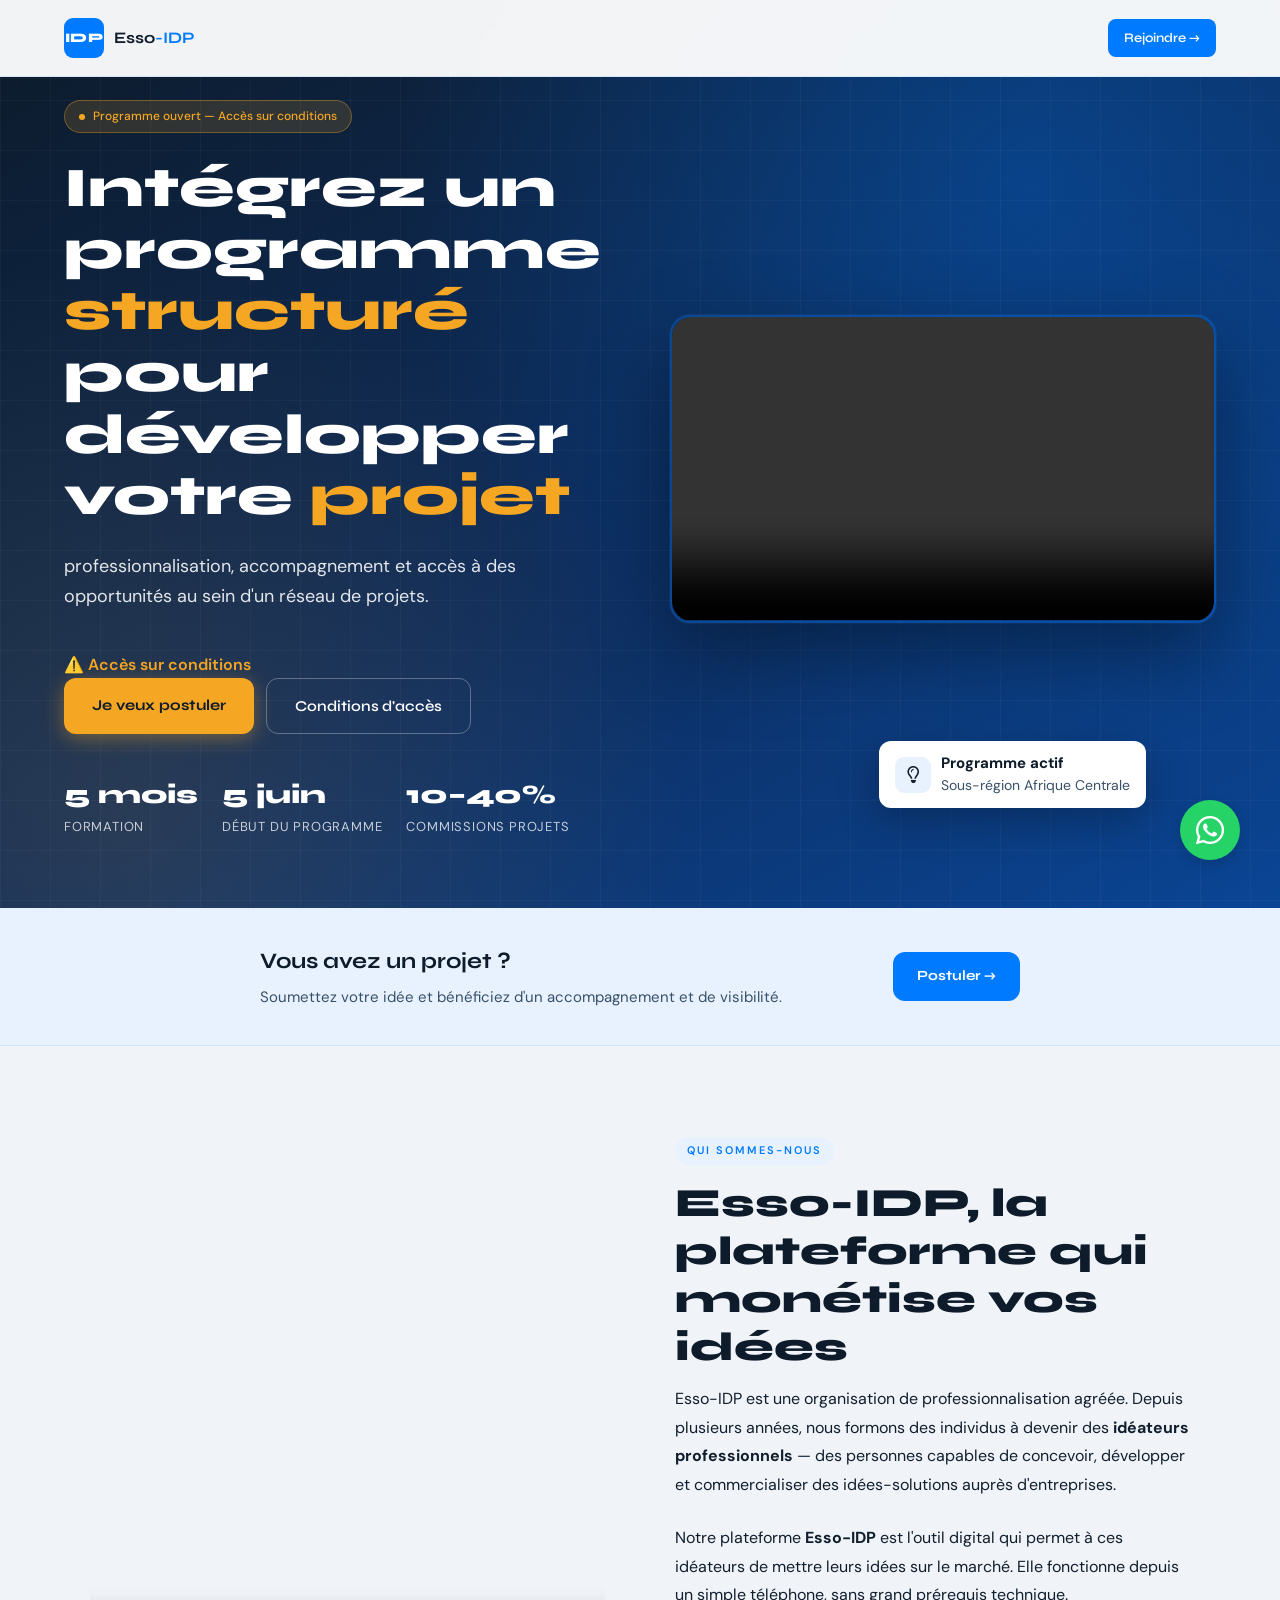
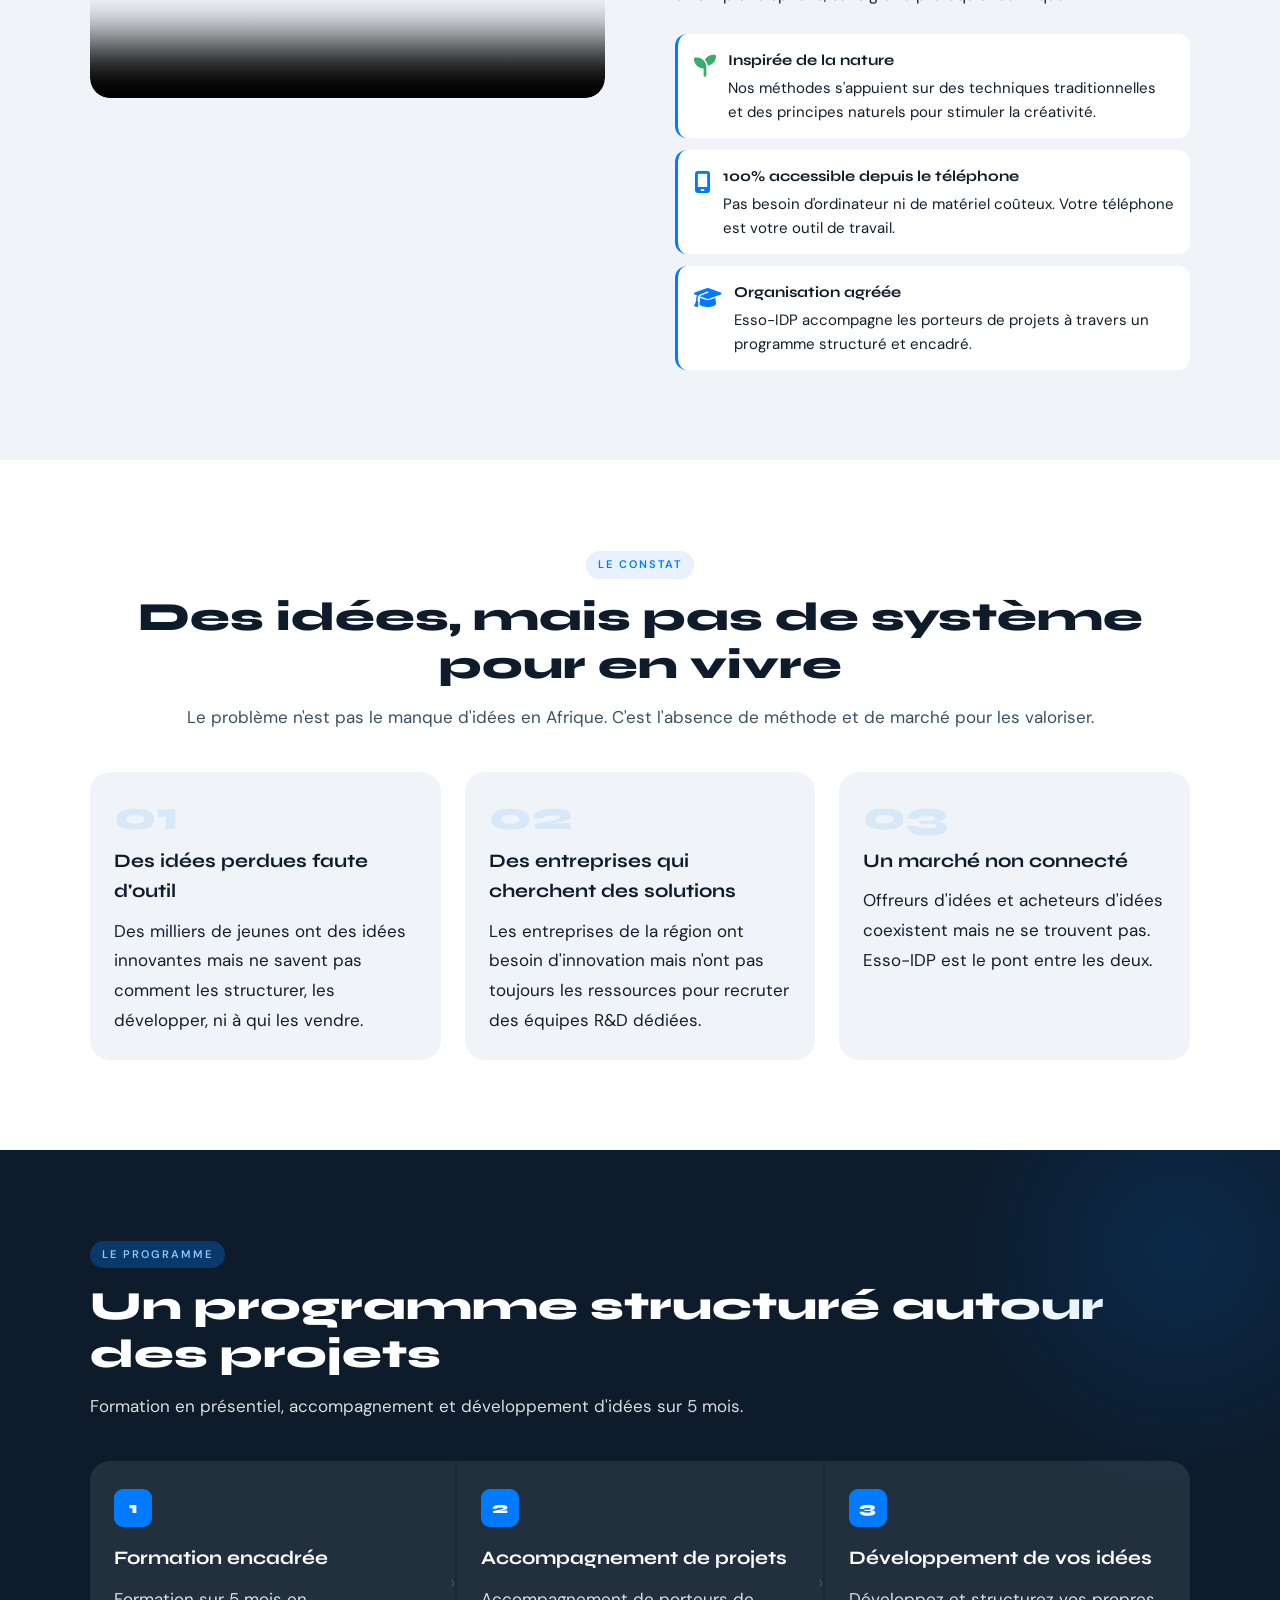
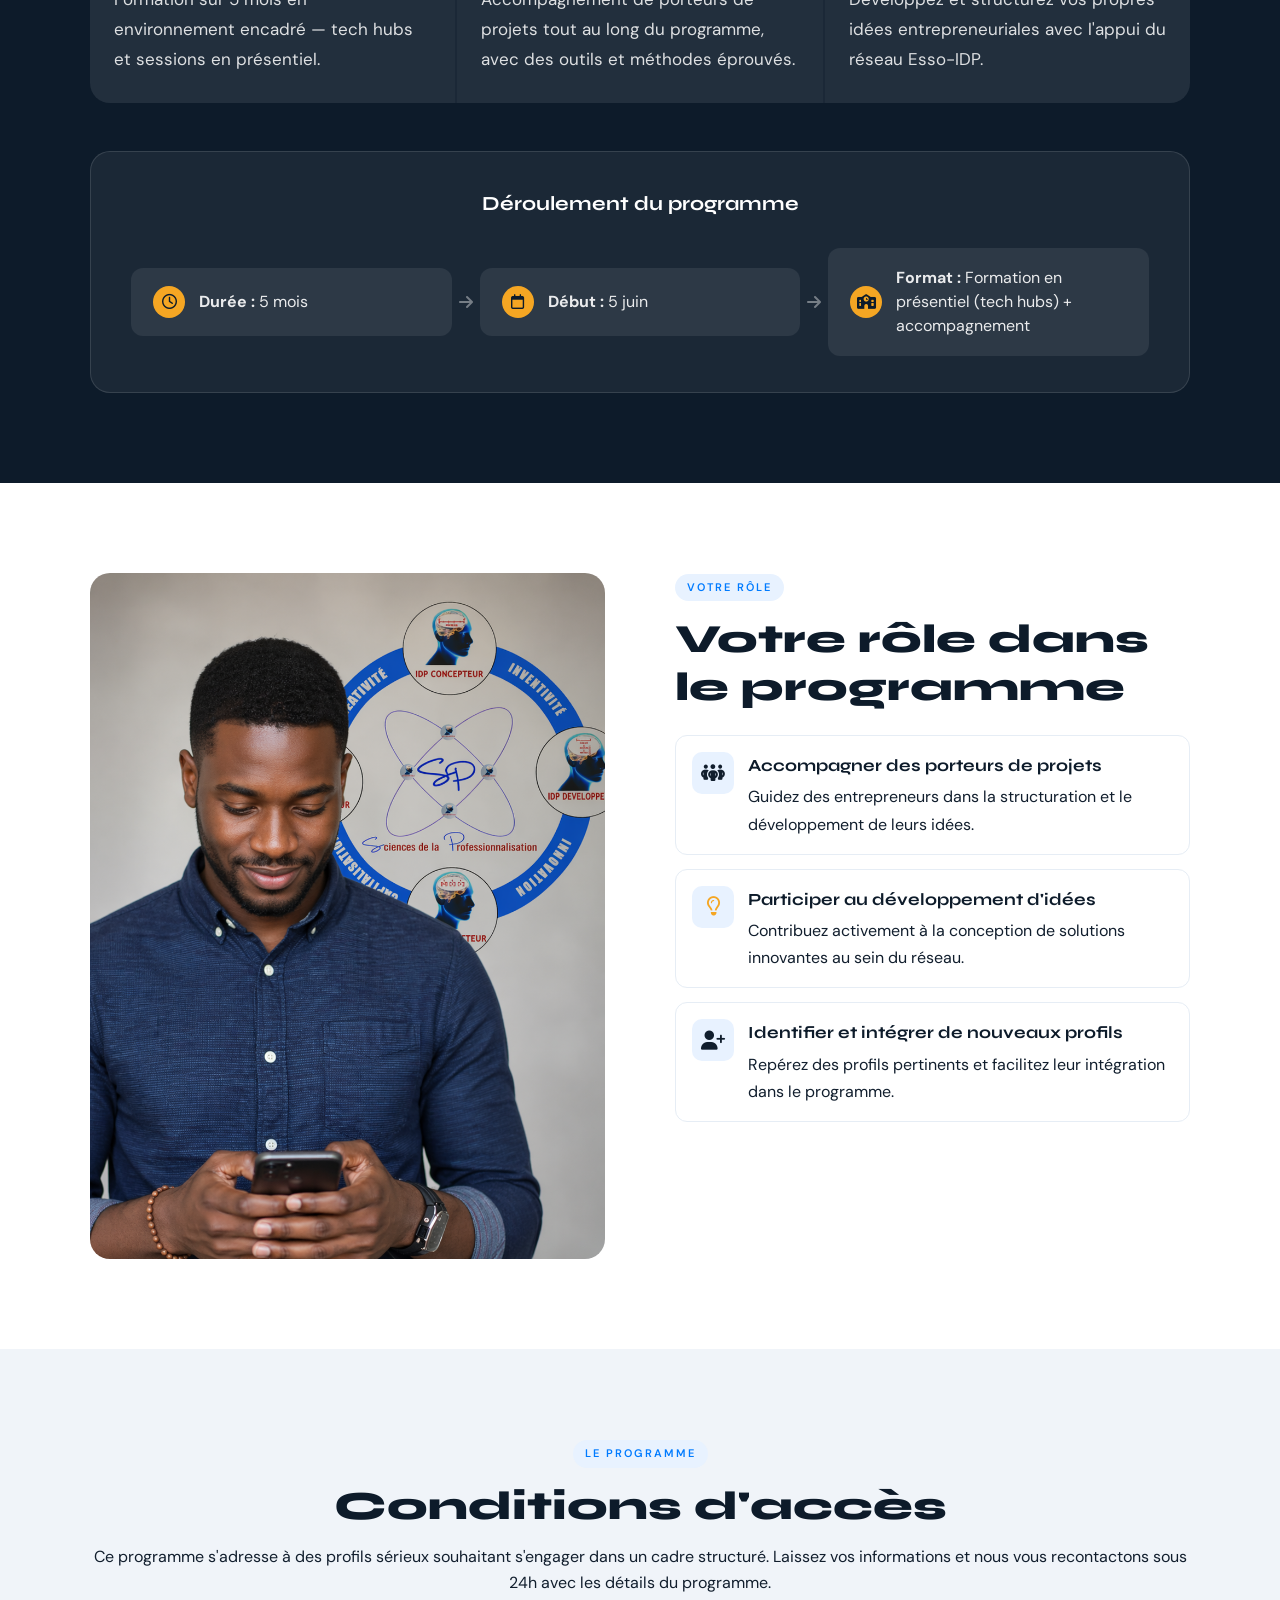
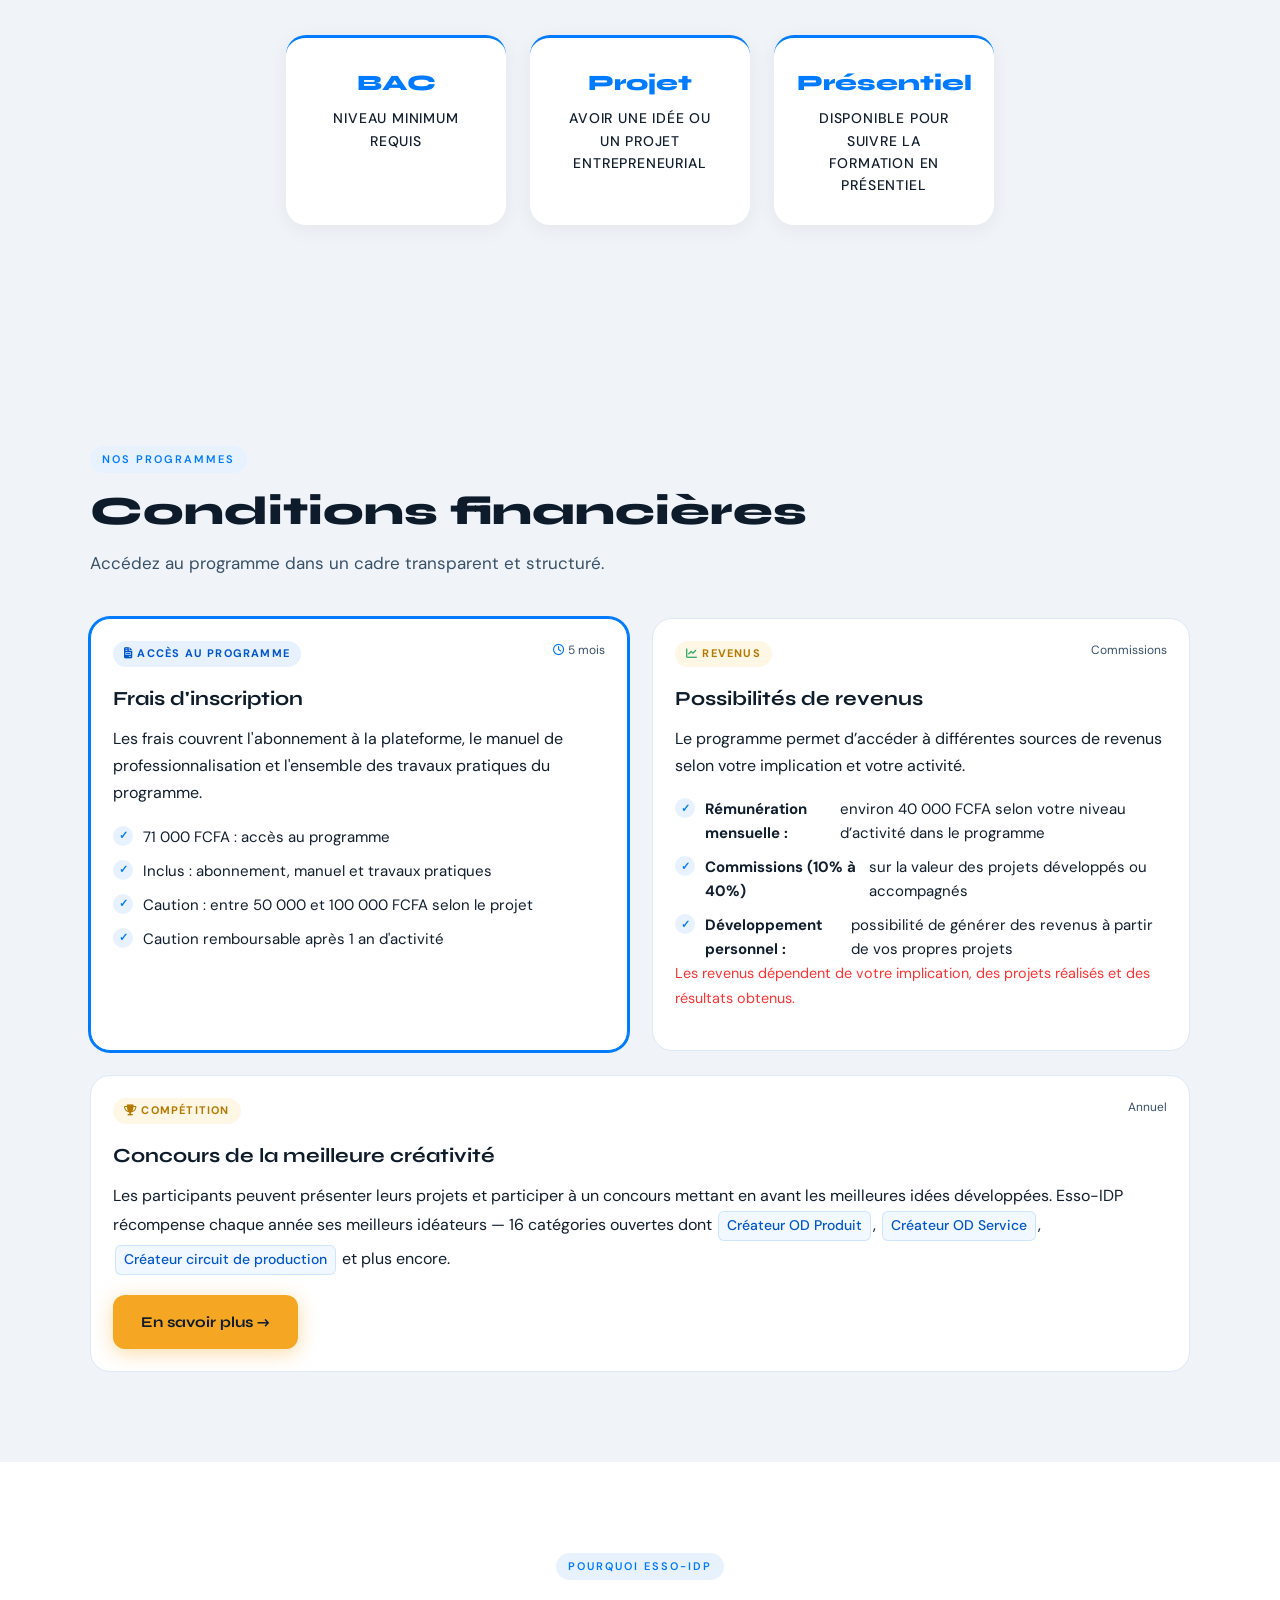
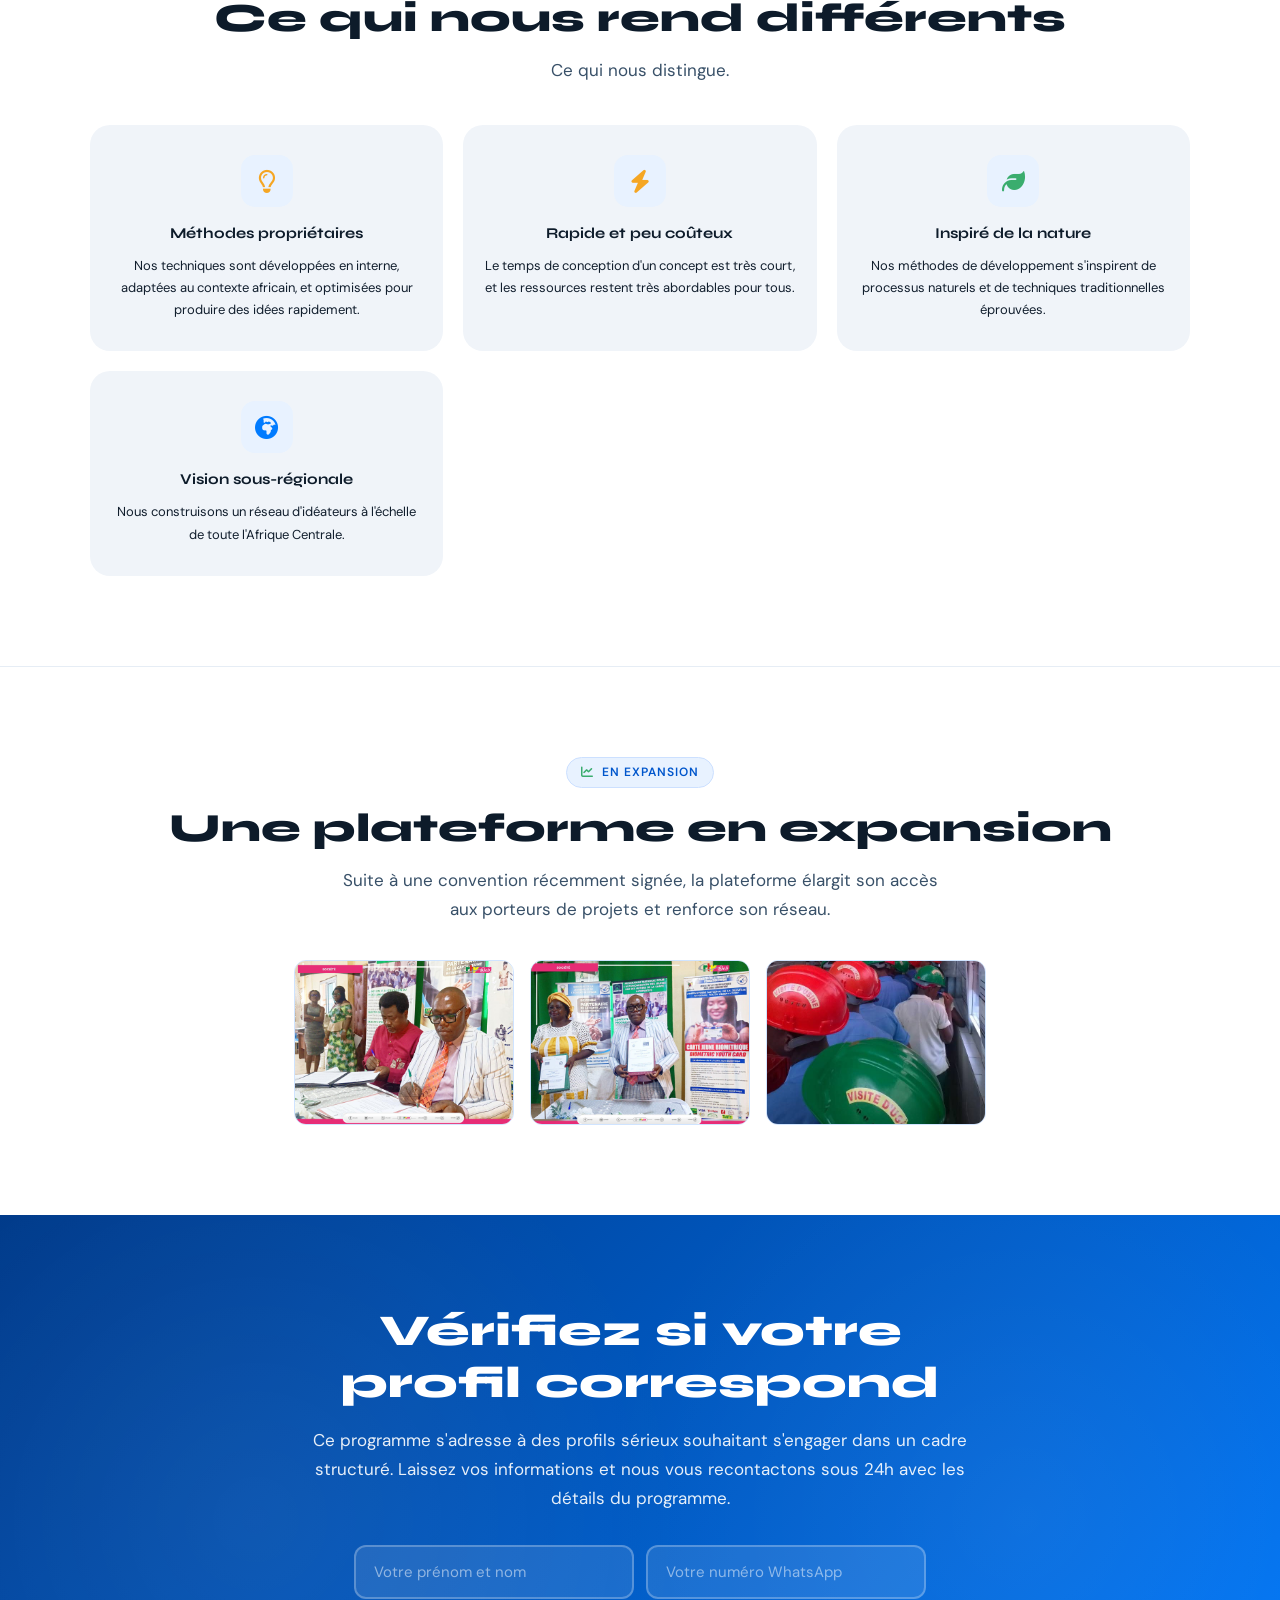
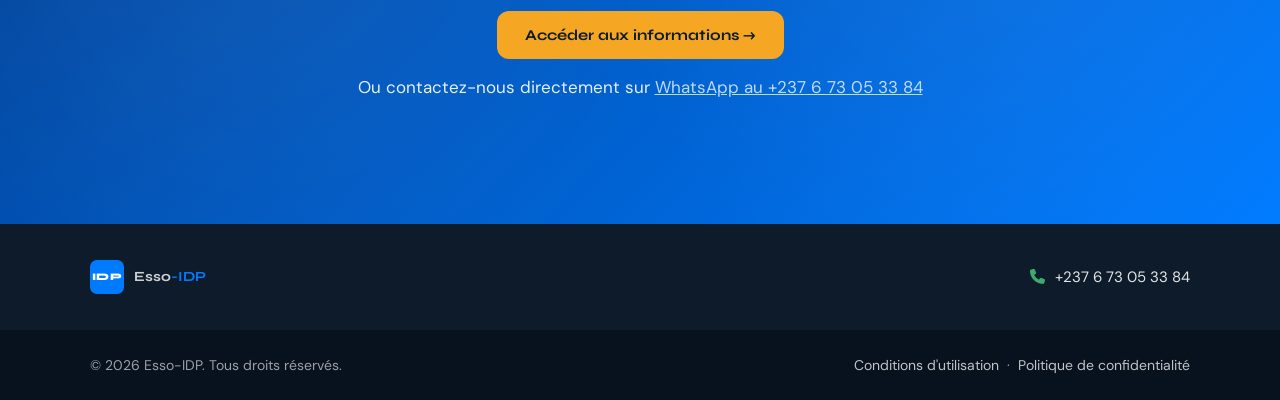
==== commit 35033904: "feat: update meta tags and content for program rebranding and professionalization focus" ====
--- a/index.html
+++ b/index.html
@@ -3,23 +3,23 @@
 <head>
   <meta charset="UTF-8" />
   <meta name="viewport" content="width=device-width, initial-scale=1.0" />
-  <title>Esso-IDP | Programme de formation et projets</title>
+  <title>Esso-IDP | Programme de professionnalisation et projets</title>
   <!-- Social preview metadata -->
-  <meta property="og:title" content="Esso‑IDP — Programme de formation et projets" />
+  <meta property="og:title" content="Esso‑IDP — Programme de professionnalisation et projets" />
   <meta property="og:description" content="Intégrez un programme structuré pour développer votre projet et accéder à des opportunités." />
   <meta property="og:type" content="website" />
-  <meta property="og:url" content="https://esso-idp.vercel.app/" />
-  <meta property="og:image" content="https://esso-idp.vercel.app/images/logo.jpg" />
-  <meta property="og:image:secure_url" content="https://esso-idp.vercel.app/images/logo.jpg" />
+  <meta property="og:url" content="https://www.programme.esso-idp.com/" />
+  <meta property="og:image" content="https://www.programme.esso-idp.com/images/logo.jpg" />
+  <meta property="og:image:secure_url" content="https://www.programme.esso-idp.com/images/logo.jpg" />
   <meta property="og:image:type" content="image/jpeg" />
   <meta property="og:image:width" content="1200" />
   <meta property="og:image:height" content="630" />
   <meta name="twitter:card" content="summary_large_image" />
-  <meta name="twitter:title" content="Esso‑IDP — Programme de formation et projets" />
-  <meta name="twitter:description" content="Programme de formation et accompagnement pour développer des projets et accéder à des opportunités." />
-  <meta name="twitter:image" content="https://esso-idp.vercel.app/images/logo.jpg" />
+  <meta name="twitter:title" content="Esso‑IDP — Programme de professionnalisation et projets" />
+  <meta name="twitter:description" content="Programme de professionnalisation et accompagnement pour développer des projets et accéder à des opportunités." />
+  <meta name="twitter:image" content="https://www.programme.esso-idp.com/images/logo.jpg" />
   <meta name="twitter:image:alt" content="Esso‑IDP logo" />
-  <link rel="apple-touch-icon" href="https://esso-idp.vercel.app/images/logo.jpg">
+  <link rel="apple-touch-icon" href="https://www.programme.esso-idp.com/images/logo.jpg">
   <link href="https://fonts.googleapis.com/css2?family=Syne:wght@400;600;700;800&family=DM+Sans:ital,wght@0,300;0,400;0,500;1,300&display=swap" rel="stylesheet" />
   <link rel="icon" href="images/logo.jpg" type="image/jpeg">
   <link rel="stylesheet" href="https://cdnjs.cloudflare.com/ajax/libs/font-awesome/6.5.1/css/all.min.css" integrity="sha512-DTOQO9RWCH3ppGqcWaEA1BIZOC6xxalwEsw9c2QQeAIftl+Vegovlnee1c9QX4TctnWMn13TZye+giMm8e2LwA==" crossorigin="anonymous" referrerpolicy="no-referrer" />
@@ -1091,6 +1091,23 @@
       }
     }
   </style>
+  <!-- Meta Pixel Code -->
+  <script>
+  !function(f,b,e,v,n,t,s)
+  {if(f.fbq)return;n=f.fbq=function(){n.callMethod?
+  n.callMethod.apply(n,arguments):n.queue.push(arguments)};
+  if(!f._fbq)f._fbq=n;n.push=n;n.loaded=!0;n.version='2.0';
+  n.queue=[];t=b.createElement(e);t.async=!0;
+  t.src=v;s=b.getElementsByTagName(e)[0];
+  s.parentNode.insertBefore(t,s)}(window, document,'script',
+  'https://connect.facebook.net/en_US/fbevents.js');
+  fbq('init', '3922777974526403');
+  fbq('track', 'PageView');
+  </script>
+  <noscript><img height="1" width="1" style="display:none"
+  src="https://www.facebook.com/tr?id=3922777974526403&ev=PageView&noscript=1"
+  /></noscript>
+  <!-- End Meta Pixel Code -->
 </head>
 <body>
 
@@ -1113,7 +1130,7 @@
     <div class="hero-content">
       <div class="hero-badge"> Programme ouvert — Accès sur conditions</div>
       <h1>Intégrez un programme <span style="color: #f5a623;">structuré</span> pour développer votre <span style="color: #f5a623;">projet</span></h1>
-      <p class="hero-sub">Formation, accompagnement et accès à des opportunités au sein d'un réseau de projets.</p>
+      <p class="hero-sub">professionnalisation, accompagnement et accès à des opportunités au sein d'un réseau de projets.</p>
       <p style="color: #f5a623; font-weight: 600;">⚠️ Accès sur conditions</p>
       <div class="hero-actions">
         <a href="https://wa.me/237673053384?text=Bonjour%2C%20je%20souhaite%20avoir%20les%20informations%20sur%20le%20programme%20Esso-IDP%20et%20comprendre%20les%20conditions%20d%27int%C3%A9gration." class="btn-primary" target="_blank" rel="noopener">Je veux postuler</a>
@@ -1122,7 +1139,7 @@
       <div class="hero-stats">
         <div class="stat">
           <span class="stat-num">5 mois</span>
-          <span class="stat-label">Formation</span>
+          <span class="stat-label">formation</span>
         </div>
         <div class="stat">
           <span class="stat-num">5 juin</span>
@@ -1171,17 +1188,17 @@
       <div class="about-content">
         <span class="section-tag">Qui sommes-nous</span>
         <h2 class="section-title">Esso-IDP, la plateforme qui monétise vos idées</h2>
+       <p class="about-body">
+  Esso-IDP est une organisation de professionnalisation agréée. Depuis plusieurs années,
+  nous formons des individus à devenir des <strong>idéateurs professionnels</strong> —
+  des personnes capables de concevoir, développer et commercialiser des idées-solutions
+  auprès d'entreprises.
+</p>
         <p class="about-body">
-          Esso-IDP est un centre de formation agréé basé à Yaoundé. Depuis plusieurs années,
-          nous formons des individus à devenir des <strong>idéateurs professionnels</strong> —
-          des personnes capables de concevoir, développer et commercialiser des idées-solutions
-          auprès d'entreprises.
-        </p>
-        <p class="about-body">
-          Notre plateforme <strong>Esso-IDP</strong> est l'outil digital qui permet à ces idéateurs
-          de mettre leurs idées sur le marché. Elle fonctionne depuis un simple téléphone,
-          sans grand prérequis technique.
-        </p>
+  Notre plateforme <strong>Esso-IDP</strong> est l'outil digital qui permet à ces idéateurs
+  de mettre leurs idées sur le marché. Elle fonctionne depuis un simple téléphone,
+  sans grand prérequis technique.
+</p>
         <div class="about-pillars">
           <div class="pillar">
             <span class="pillar-icon"><i class="fa-solid fa-seedling"></i></span>
@@ -1200,8 +1217,8 @@
           <div class="pillar">
             <span class="pillar-icon"><i class="fa-solid fa-graduation-cap"></i></span>
             <div class="pillar-text">
-              <h4>Centre agréé par l'État</h4>
-              <p>Esso-IDP est un centre de formation privée officiellement reconnu au Cameroun.</p>
+              <h4>Organisation agréée</h4>
+<p>Esso-IDP accompagne les porteurs de projets à travers un programme structuré et encadré.</p>
             </div>
           </div>
         </div>
@@ -1244,13 +1261,13 @@
     <div class="section-header">
       <span class="section-tag">Le programme</span>
       <h2 class="section-title">Un programme structuré autour des projets</h2>
-      <p class="section-sub">Formation en présentiel, accompagnement et développement d'idées sur 4 mois.</p>
+      <p class="section-sub">Formation en présentiel, accompagnement et développement d'idées sur 5 mois.</p>
     </div>
     <div class="steps">
       <div class="step">
         <div class="step-number">1</div>
         <h3>Formation encadrée</h3>
-        <p>Formation sur 5 mois en environnement encadré — tech hubs et sessions en présentiel.</p>
+<p>Formation sur 5 mois en environnement encadré — tech hubs et sessions en présentiel.</p>
         <span class="step-arrow">›</span>
       </div>
       <div class="step">
@@ -1282,7 +1299,7 @@
         <div class="flow-arrow"><i class="fa-solid fa-arrow-down"></i></div>
         <div class="flow-step">
           <span class="flow-num"><i class="fa-solid fa-school"></i></span>
-          <span><strong>Format&nbsp;:</strong> formation en présentiel (tech hubs) + accompagnement</span>
+          <span><strong>Format :</strong> Formation en présentiel (tech hubs) + accompagnement</span>
         </div>
       </div>
     </div>
@@ -1340,7 +1357,10 @@
     <div class="section-header" style="text-align:center;">
       <span class="section-tag">Le programme</span>
       <h2 class="section-title" style="margin:0 auto 14px;">Conditions d'accès</h2>
-      <p class="section-sub" style="margin:0 auto;">Ce programme s'adresse à des profils sérieux avec un projet ou une idée entrepreneuriale.</p>
+      <p>
+  Ce programme s'adresse à des profils sérieux souhaitant s'engager dans un cadre structuré.
+  Laissez vos informations et nous vous recontactons sous 24h avec les détails du programme.
+</p>
     </div>
     <div class="proof-stats">
       <div class="proof-stat">
@@ -1376,7 +1396,7 @@
         <div class="program-body">
           <h3>Frais d'inscription</h3>
           <p>
-            Les frais couvrent l'abonnement à la plateforme, le manuel de formation et l'ensemble des travaux pratiques du programme.
+            Les frais couvrent l'abonnement à la plateforme, le manuel de professionnalisation et l'ensemble des travaux pratiques du programme.
           </p>
           <ul class="program-features">
             <li>71 000 FCFA : accès au programme</li>
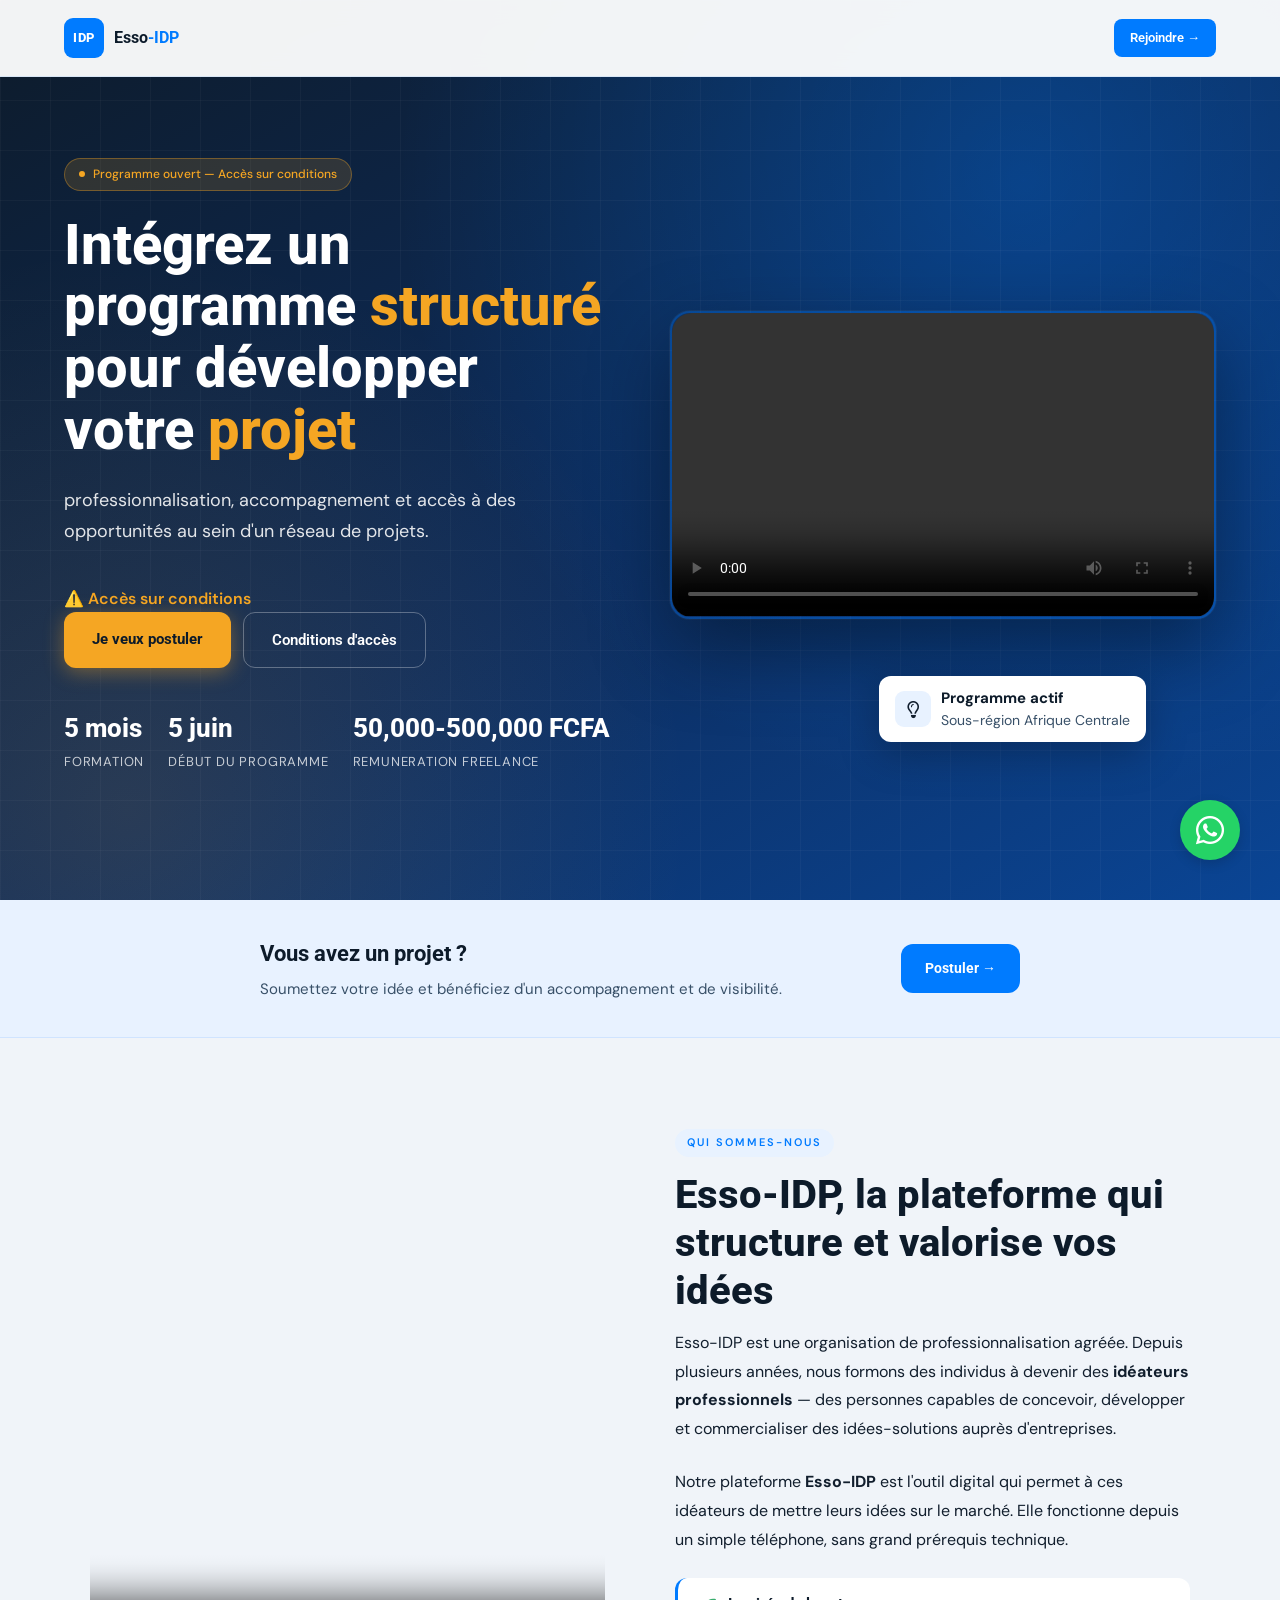
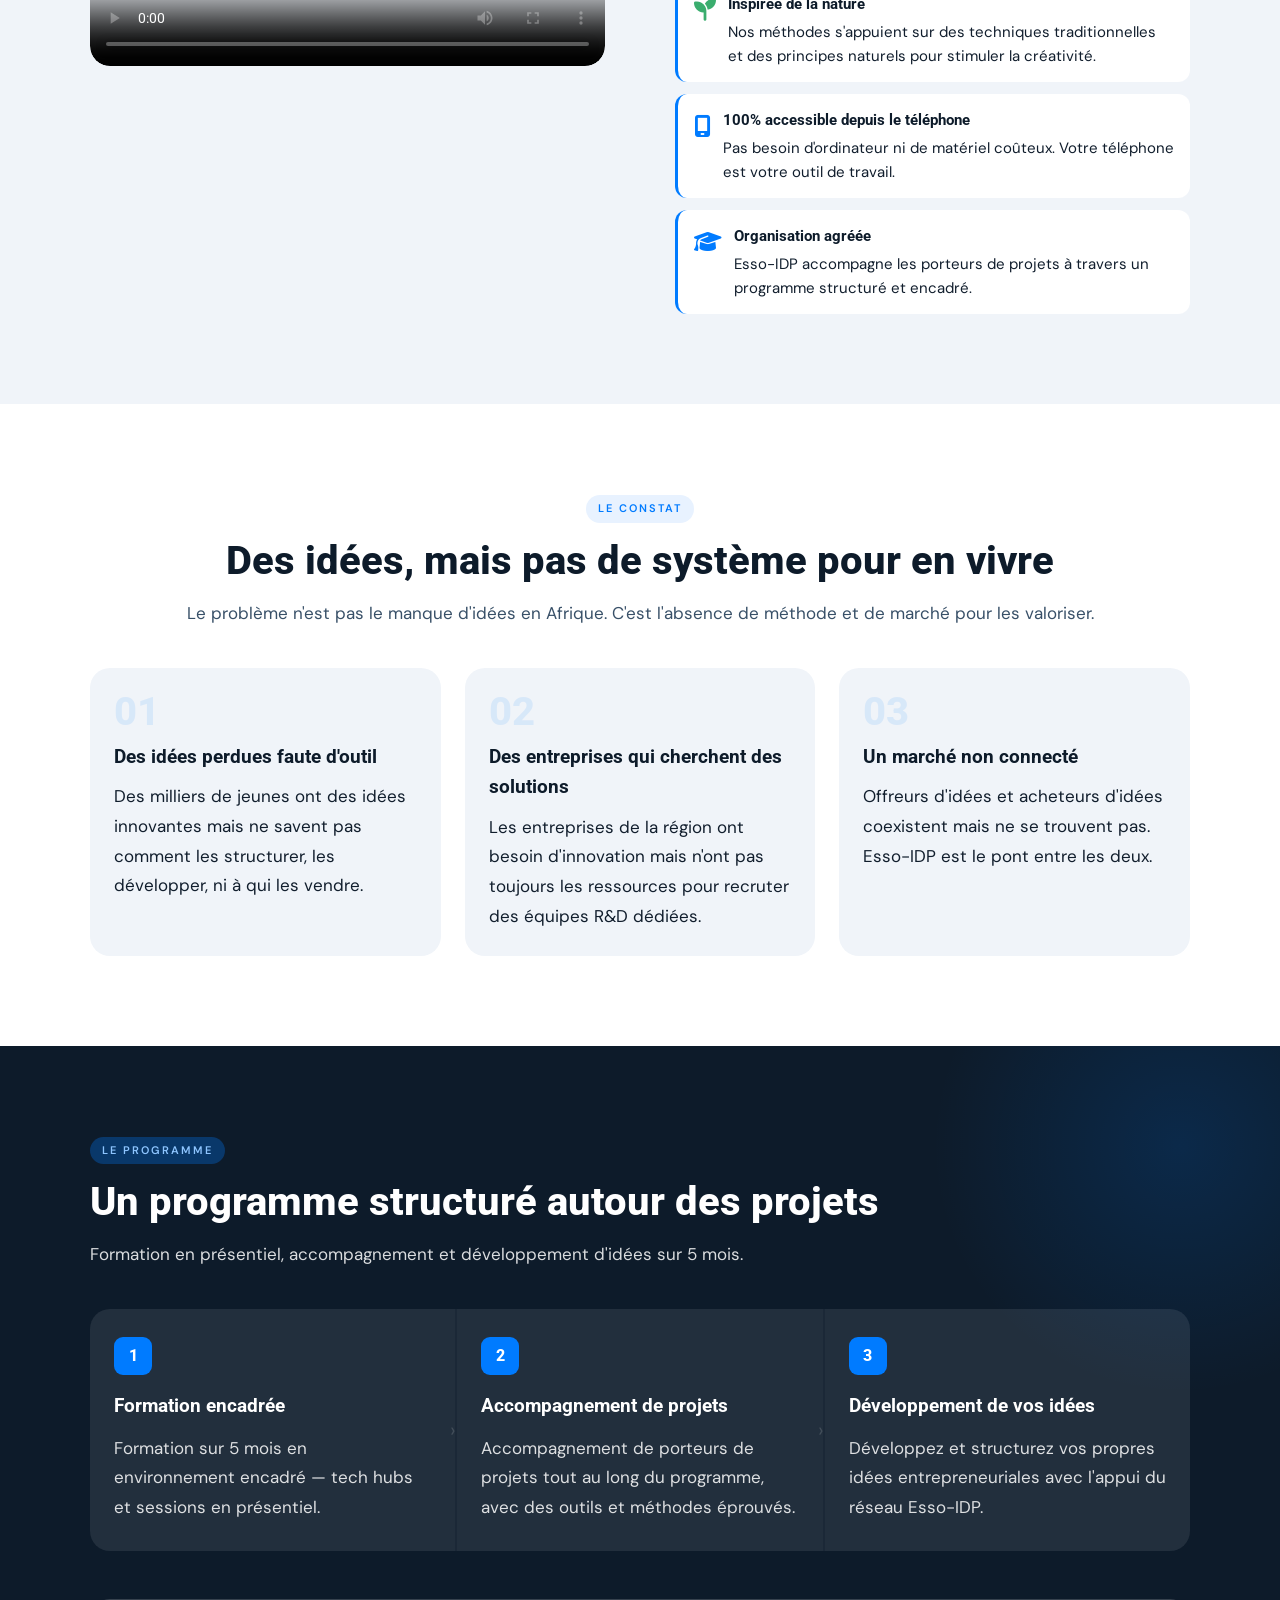
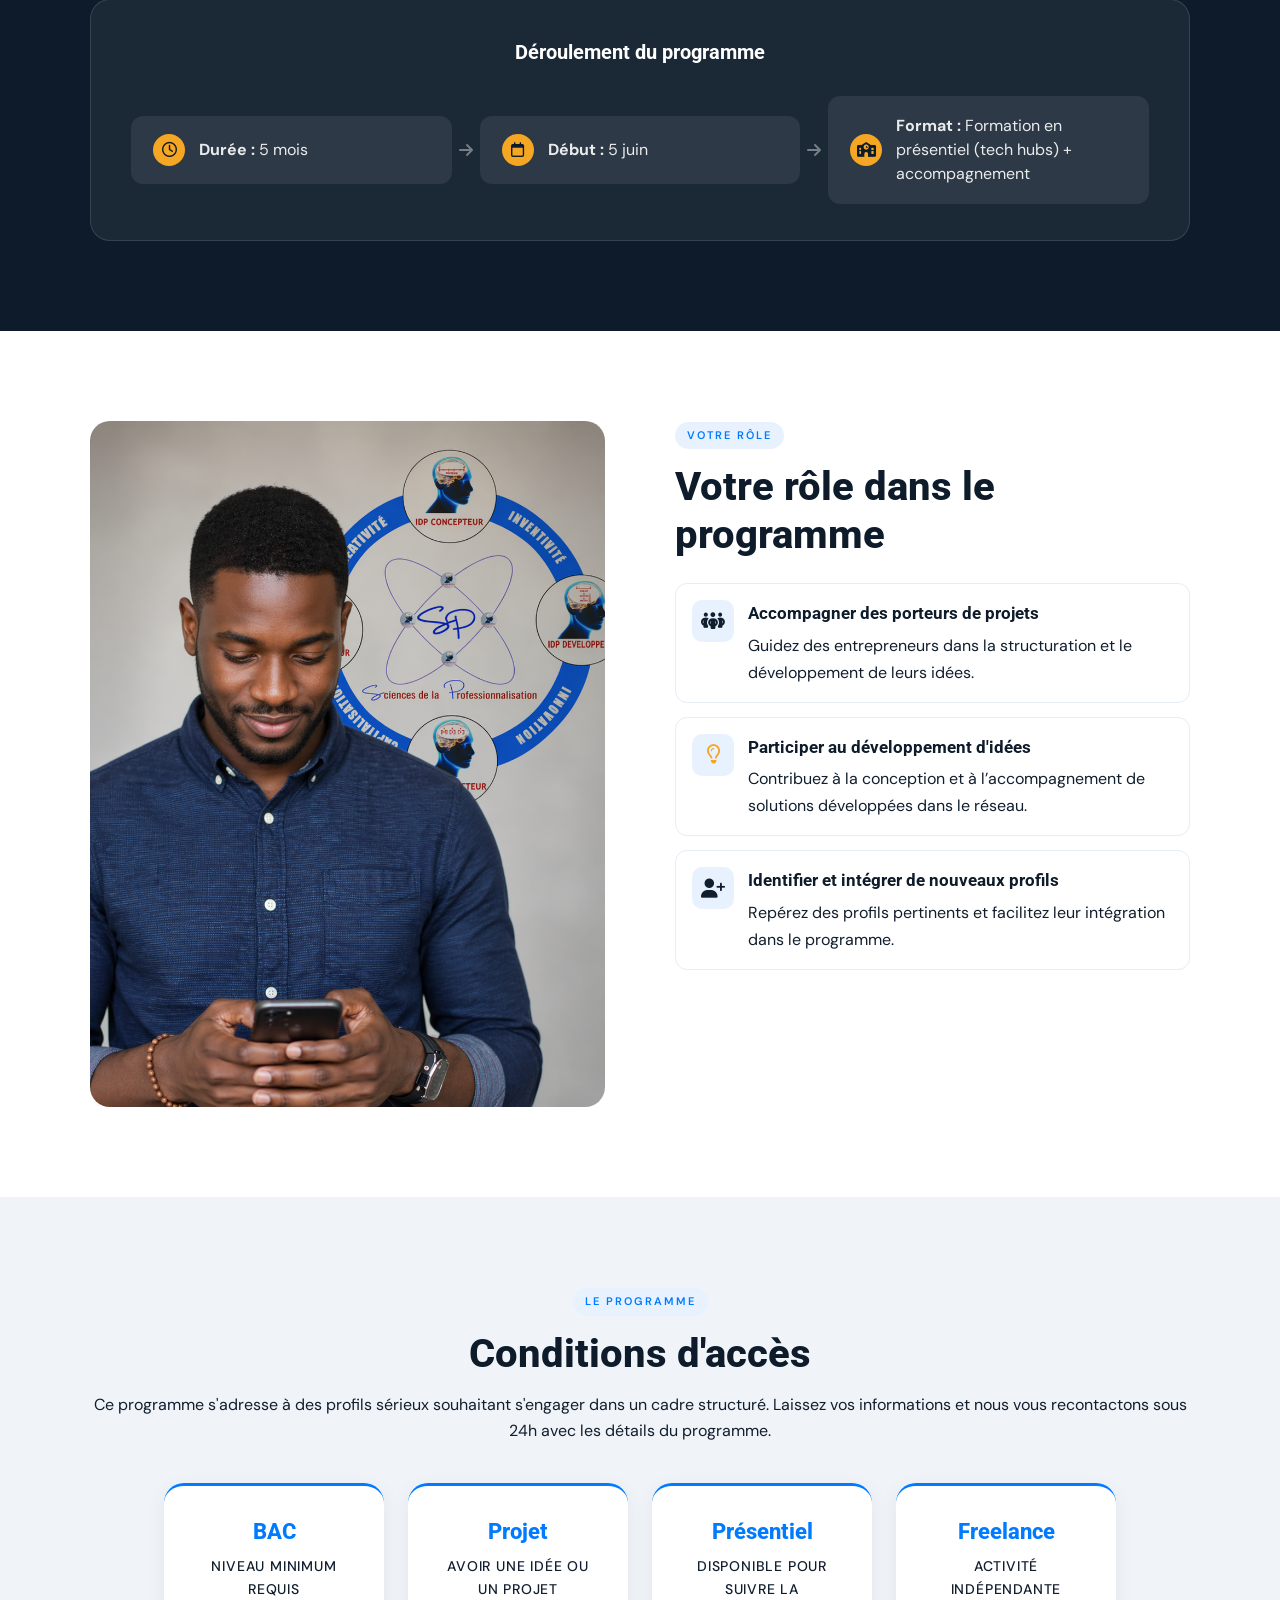
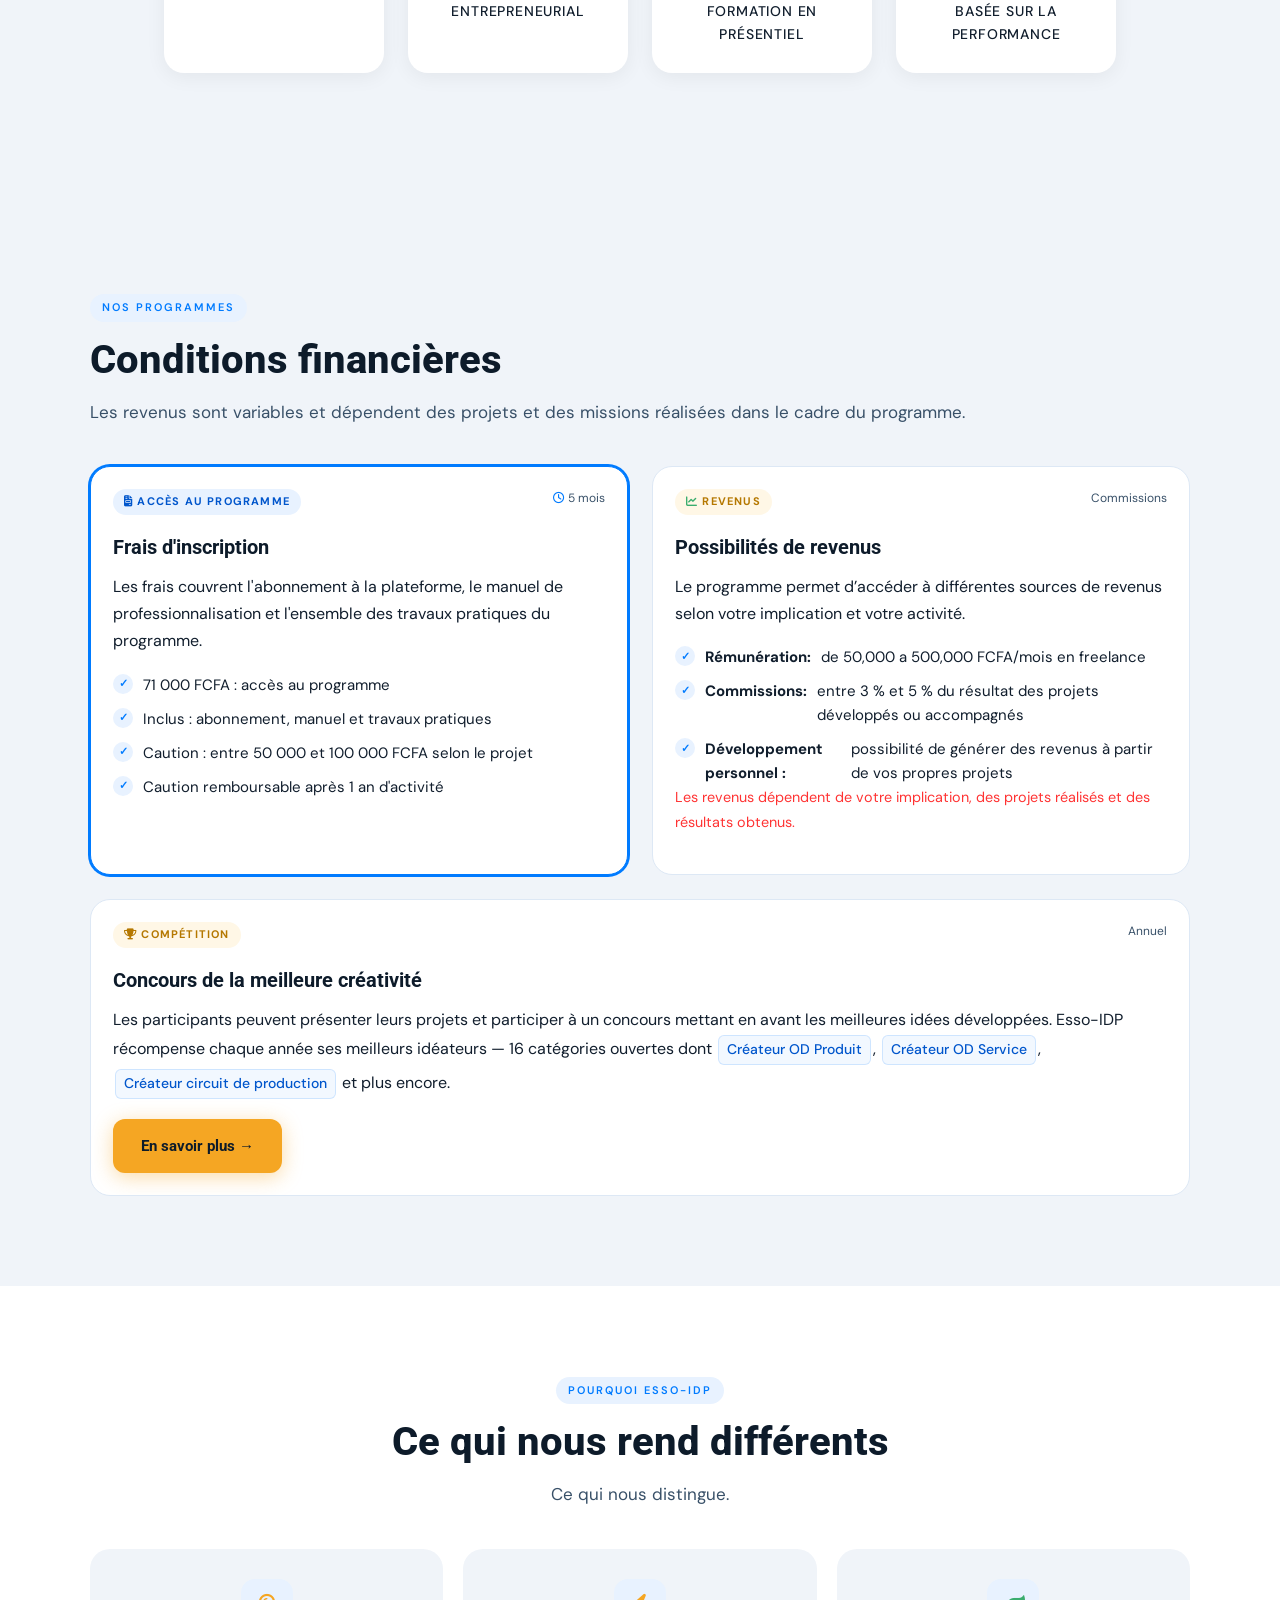
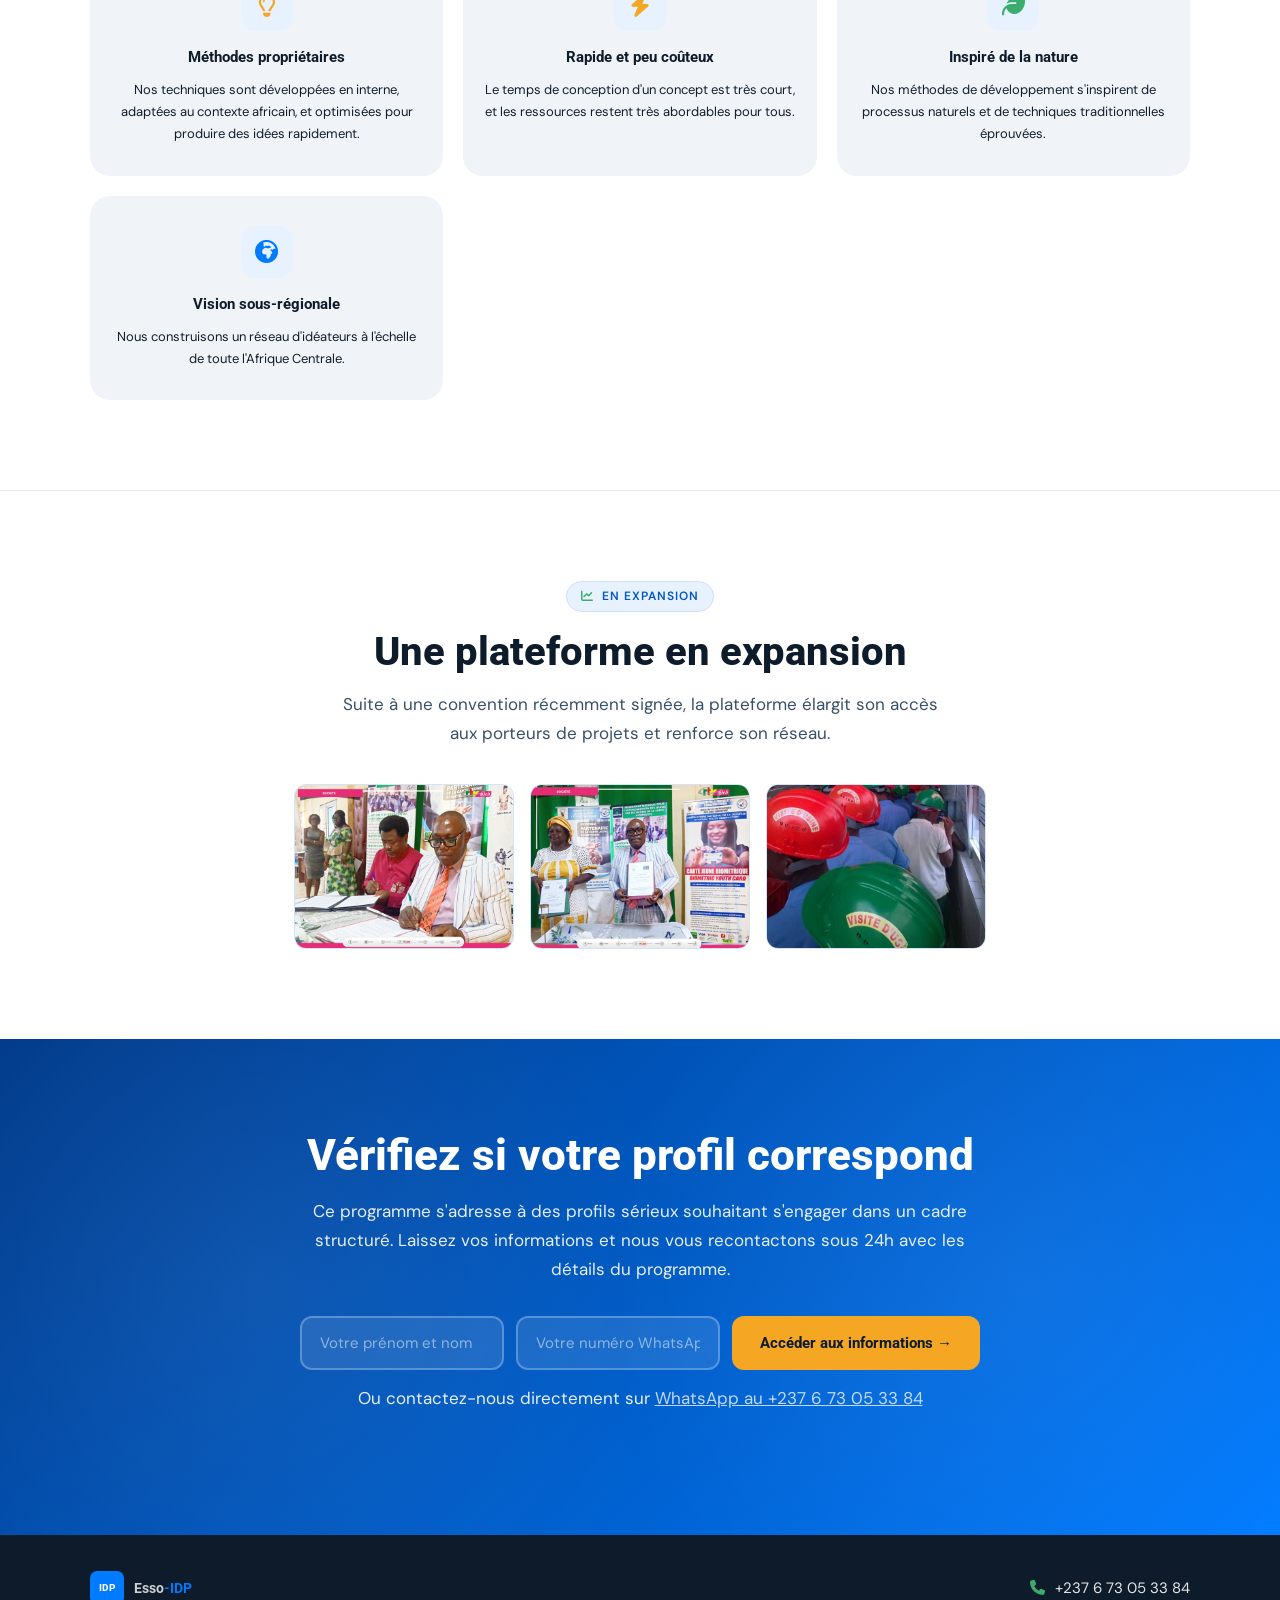
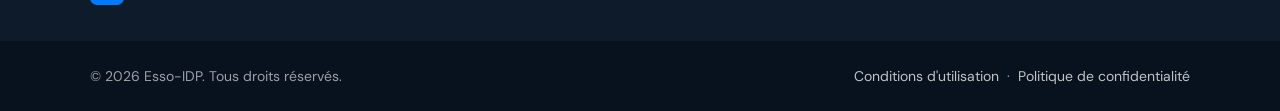
==== commit 23735854: "feat: update font family to Roboto and revise remuneration details for clarity" ====
--- a/index.html
+++ b/index.html
@@ -20,7 +20,7 @@
   <meta name="twitter:image" content="https://www.programme.esso-idp.com/images/logo.jpg" />
   <meta name="twitter:image:alt" content="Esso‑IDP logo" />
   <link rel="apple-touch-icon" href="https://www.programme.esso-idp.com/images/logo.jpg">
-  <link href="https://fonts.googleapis.com/css2?family=Syne:wght@400;600;700;800&family=DM+Sans:ital,wght@0,300;0,400;0,500;1,300&display=swap" rel="stylesheet" />
+  <link href="https://fonts.googleapis.com/css2?family=Roboto:wght@400;600;700;800&family=DM+Sans:ital,wght@0,300;0,400;0,500;1,300&display=swap" rel="stylesheet" />
   <link rel="icon" href="images/logo.jpg" type="image/jpeg">
   <link rel="stylesheet" href="https://cdnjs.cloudflare.com/ajax/libs/font-awesome/6.5.1/css/all.min.css" integrity="sha512-DTOQO9RWCH3ppGqcWaEA1BIZOC6xxalwEsw9c2QQeAIftl+Vegovlnee1c9QX4TctnWMn13TZye+giMm8e2LwA==" crossorigin="anonymous" referrerpolicy="no-referrer" />
   <style>
@@ -68,7 +68,7 @@
       line-height: 1.6;
     }
 
-    h1, h2, h3, h4, .display { font-family: 'Syne', sans-serif; }
+    h1, h2, h3, h4, .display { font-family: 'Roboto', sans-serif; }
 
     /* ── NAV ────────────────────────────────────────── */
     nav {
@@ -101,13 +101,13 @@
     }
 
     .logo-initials {
-      font-family: 'Syne', sans-serif;
+      font-family: 'Roboto', sans-serif;
       font-weight: 800; font-size: 13px;
       color: white; letter-spacing: 0.5px;
     }
 
     .logo-text {
-      font-family: 'Syne', sans-serif;
+      font-family: 'Roboto', sans-serif;
       font-weight: 700; font-size: 16px;
       color: var(--ink);
     }
@@ -116,7 +116,7 @@
     .nav-cta {
       background: var(--blue);
       color: white;
-      font-family: 'Syne', sans-serif;
+      font-family: 'Roboto', sans-serif;
       font-weight: 600; font-size: 13px;
       padding: 9px 16px;
       border-radius: 8px;
@@ -214,7 +214,7 @@
 
     .btn-primary {
       background: var(--gold); color: var(--ink);
-      font-family: 'Syne', sans-serif;
+      font-family: 'Roboto', sans-serif;
       font-weight: 700; font-size: 15px;
       padding: 15px 28px; border-radius: var(--radius);
       text-decoration: none; text-align: center;
@@ -227,7 +227,7 @@
 
     .btn-ghost {
       background: transparent; color: white;
-      font-family: 'Syne', sans-serif;
+      font-family: 'Roboto', sans-serif;
       font-weight: 600; font-size: 15px;
       padding: 15px 28px; border-radius: var(--radius);
       border: 1px solid rgba(255,255,255,0.3);
@@ -243,7 +243,7 @@
     }
 
     .stat { display: flex; flex-direction: column; min-width: 80px; }
-    .stat-num { font-family: 'Syne', sans-serif; font-weight: 800; font-size: 26px; color: white; }
+    .stat-num { font-family: 'Roboto', sans-serif; font-weight: 800; font-size: 26px; color: white; }
     .stat-label { font-size: 13px; color: rgba(255,255,255,0.75); text-transform: uppercase; letter-spacing: 0.8px; margin-top: 2px; }
 
     /* Hero visual — hidden on small screens, shown on larger */
@@ -354,7 +354,7 @@
     .about-img-accent {
       position: absolute; bottom: 16px; right: 16px;
       background: var(--blue); color: white;
-      font-family: 'Syne', sans-serif;
+      font-family: 'Roboto', sans-serif;
       font-weight: 700; font-size: 13px;
       padding: 9px 14px; border-radius: 9px;
     }
@@ -402,7 +402,7 @@
     .problem-card:hover::before { transform: scaleX(1); }
 
     .problem-num {
-      font-family: 'Syne', sans-serif;
+      font-family: 'Roboto', sans-serif;
       font-size: 40px; font-weight: 800;
       color: rgba(0,123,255,0.1); line-height: 1; margin-bottom: 10px;
     }
@@ -447,7 +447,7 @@
       width: 38px; height: 38px;
       background: var(--blue); border-radius: 9px;
       display: flex; align-items: center; justify-content: center;
-      font-family: 'Syne', sans-serif;
+      font-family: 'Roboto', sans-serif;
       font-weight: 800; font-size: 16px; color: white;
       margin-bottom: 16px;
     }
@@ -491,7 +491,7 @@
     }
 
     .earn-amount {
-      font-family: 'Syne', sans-serif;
+      font-family: 'Roboto', sans-serif;
       font-size: 26px; font-weight: 800; color: var(--ink);
     }
 
@@ -666,7 +666,7 @@
     .cta-form button {
       width: 100%;
       background: var(--gold); color: var(--ink);
-      font-family: 'Syne', sans-serif;
+      font-family: 'Roboto', sans-serif;
       font-weight: 700; font-size: 15px;
       padding: 15px 28px;
       border: none; border-radius: var(--radius);
@@ -954,7 +954,7 @@
       background: var(--gold); color: var(--ink);
       border-radius: 50%;
       display: flex; align-items: center; justify-content: center;
-      font-family: 'Syne', sans-serif; font-weight: 800; font-size: 15px;
+      font-family: 'Roboto', sans-serif; font-weight: 800; font-size: 15px;
     }
 
     .flow-arrow {
@@ -993,7 +993,7 @@
       }
     }
     .project-cta-text h2 {
-      font-family: 'Syne', sans-serif;
+      font-family: 'Roboto', sans-serif;
       font-size: clamp(18px, 4vw, 22px);
       font-weight: 700; color: var(--ink);
       margin-bottom: 6px;
@@ -1004,7 +1004,7 @@
     }
     .btn-project {
       background: var(--blue); color: white;
-      font-family: 'Syne', sans-serif;
+      font-family: 'Roboto', sans-serif;
       font-weight: 700; font-size: 14px;
       padding: 13px 24px; border-radius: var(--radius);
       text-decoration: none; white-space: nowrap;
@@ -1146,9 +1146,9 @@
           <span class="stat-label">Début du programme</span>
         </div>
         <div class="stat">
-          <span class="stat-num">10–40%</span>
-          <span class="stat-label">Commissions projets</span>
-        </div>
+  <span class="stat-num">50,000-500,000 FCFA</span>
+  <span class="stat-label">Remuneration freelance</span>
+</div>
       </div>
     </div>
 
@@ -1187,7 +1187,7 @@
       </div>
       <div class="about-content">
         <span class="section-tag">Qui sommes-nous</span>
-        <h2 class="section-title">Esso-IDP, la plateforme qui monétise vos idées</h2>
+        <h2 class="section-title">Esso-IDP, la plateforme qui structure et valorise vos idées</h2>
        <p class="about-body">
   Esso-IDP est une organisation de professionnalisation agréée. Depuis plusieurs années,
   nous formons des individus à devenir des <strong>idéateurs professionnels</strong> —
@@ -1335,7 +1335,7 @@
             <div class="gain-icon"><i class="fa-regular fa-lightbulb"></i></div>
             <div class="gain-text">
               <h4>Participer au développement d'idées</h4>
-              <p>Contribuez activement à la conception de solutions innovantes au sein du réseau.</p>
+              <p>Contribuez à la conception et à l’accompagnement de solutions développées dans le réseau.</p>
             </div>
           </div>
           <div class="gain-item">
@@ -1375,6 +1375,10 @@
         <span class="stat-num" style="font-size:22px;">Présentiel</span>
         <span class="stat-label" style="font-weight: 500;">Disponible pour suivre la formation en présentiel</span>
       </div>
+      <div class="proof-stat">
+  <span class="stat-num" style="font-size:22px;">Freelance</span>
+  <span class="stat-label" style="font-weight: 500;">Activité indépendante basée sur la performance</span>
+</div>
     </div>
   </div>
 </section>
@@ -1385,7 +1389,8 @@
     <div class="section-header">
       <span class="section-tag">Nos programmes</span>
       <h2 class="section-title">Conditions financières</h2>
-      <p class="section-sub">Accédez au programme dans un cadre transparent et structuré.</p>
+      <p class="section-sub">Les revenus sont variables et dépendent des projets et des missions réalisées dans le cadre du programme.
+</p>
     </div>
     <div class="programs-grid">
       <div class="program-card featured">
@@ -1418,10 +1423,10 @@
           </p>
           <ul class="program-features">
             <li>
-              <strong>Rémunération mensuelle :</strong> environ 40 000 FCFA selon votre niveau d’activité dans le programme
+              <strong>Rémunération:</strong> de 50,000 a 500,000 FCFA/mois en freelance
             </li>
             <li>
-              <strong>Commissions (10% à 40%)</strong> sur la valeur des projets développés ou accompagnés
+              <strong>Commissions:</strong>  entre 3 % et 5 % du résultat des projets développés ou accompagnés
             </li>
             <li>
               <strong>Développement personnel :</strong> possibilité de générer des revenus à partir de vos propres projets
